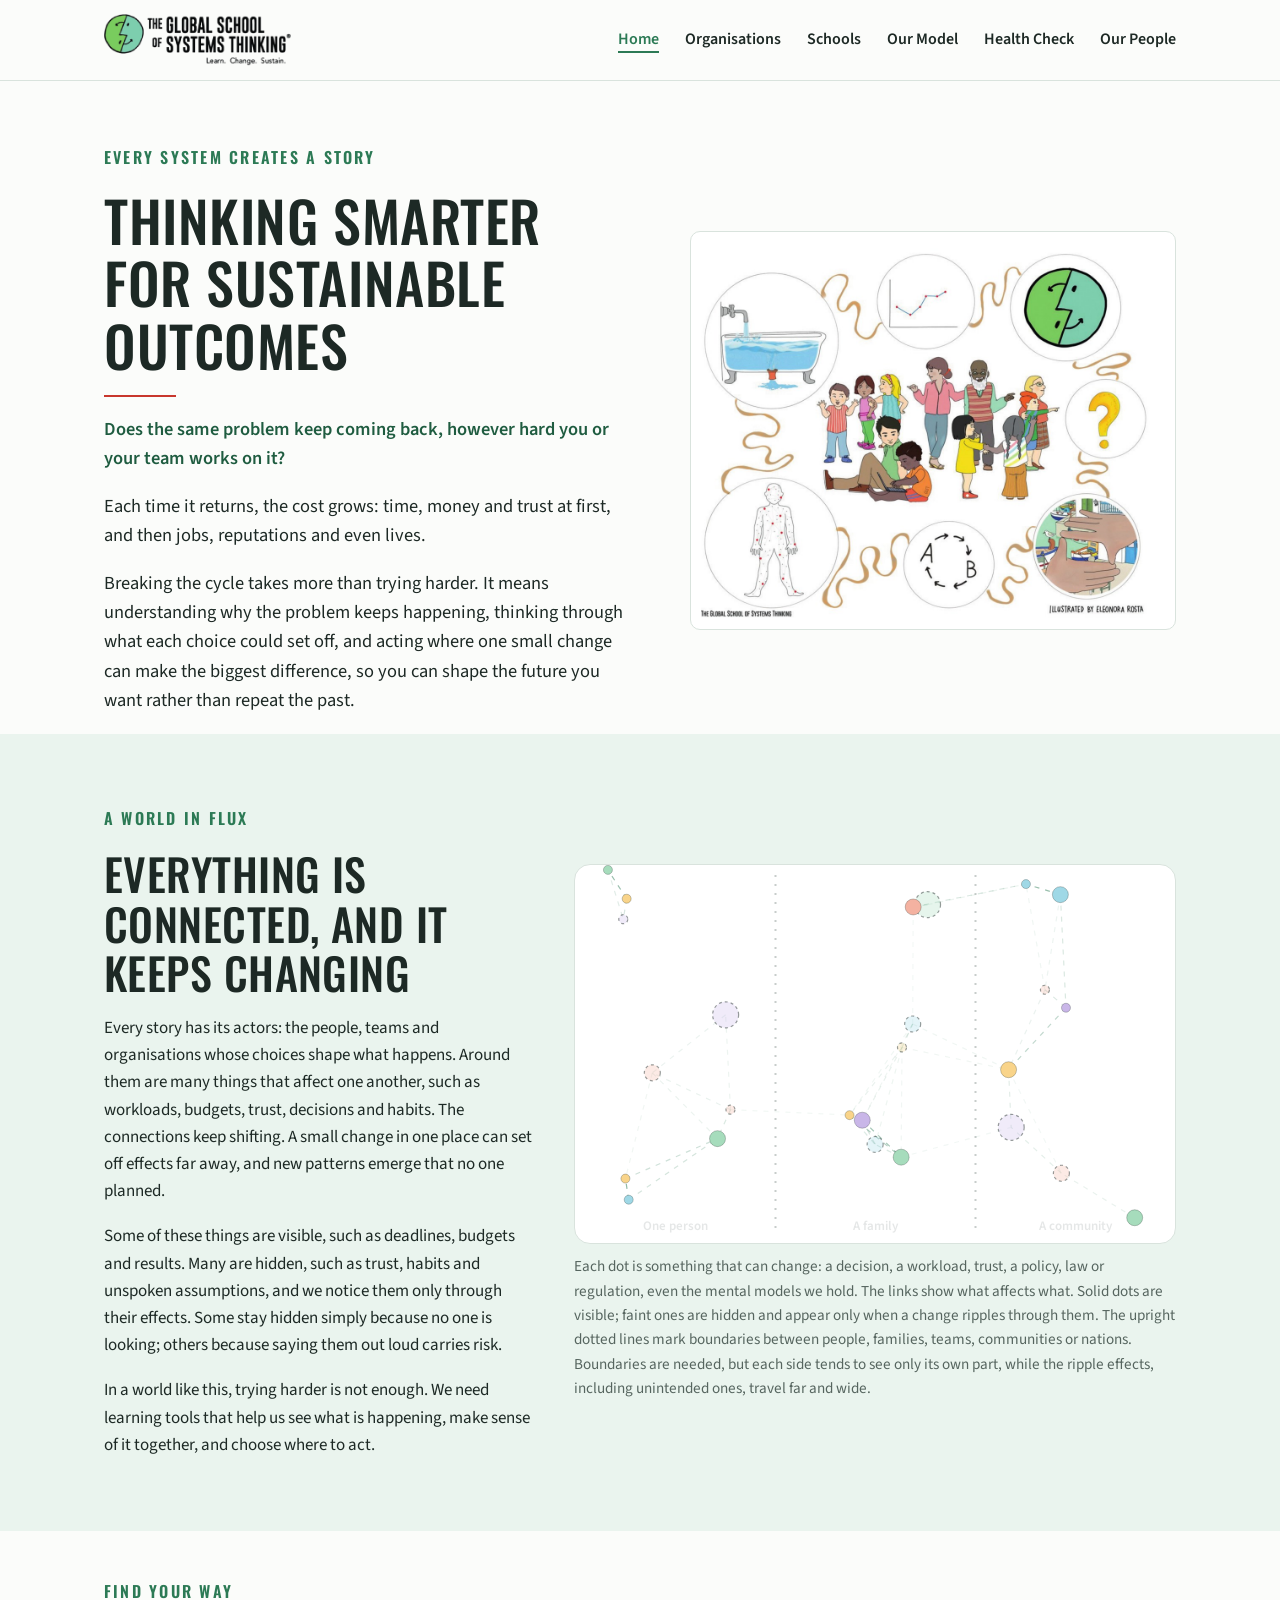
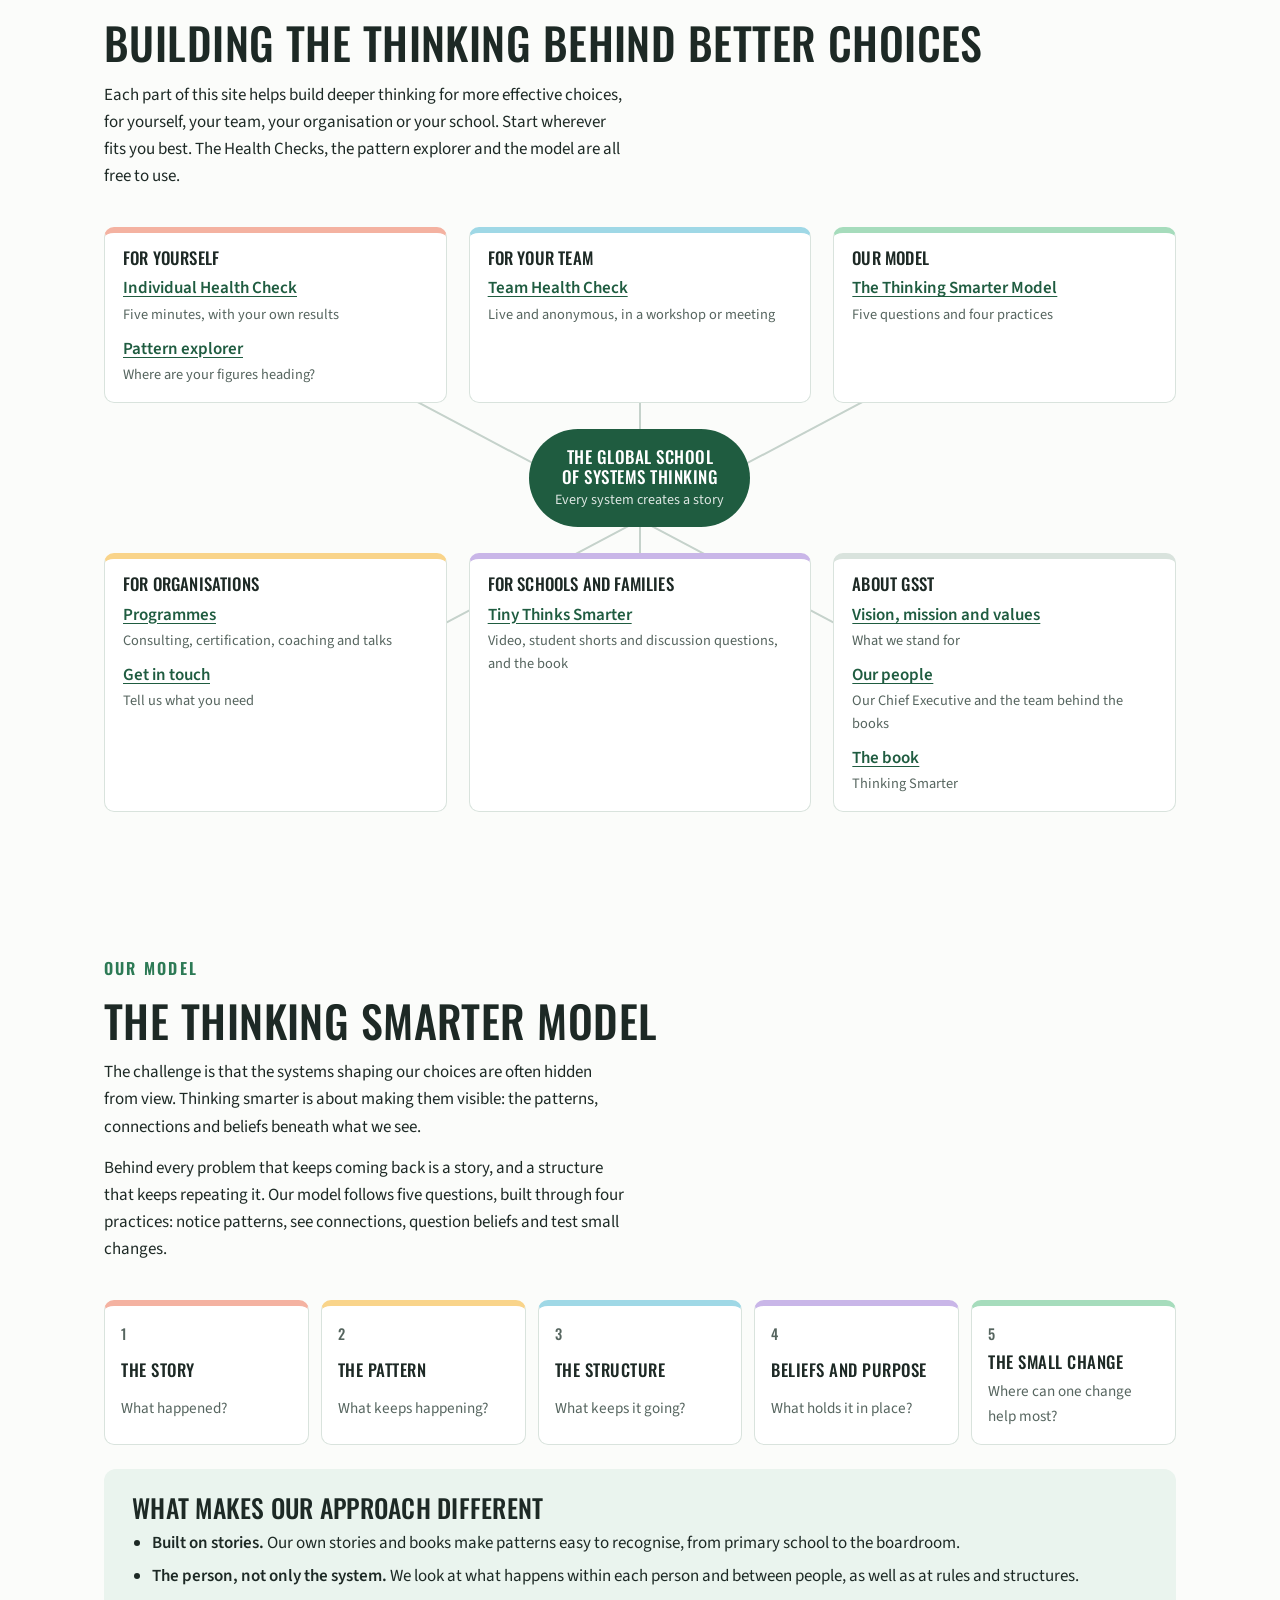
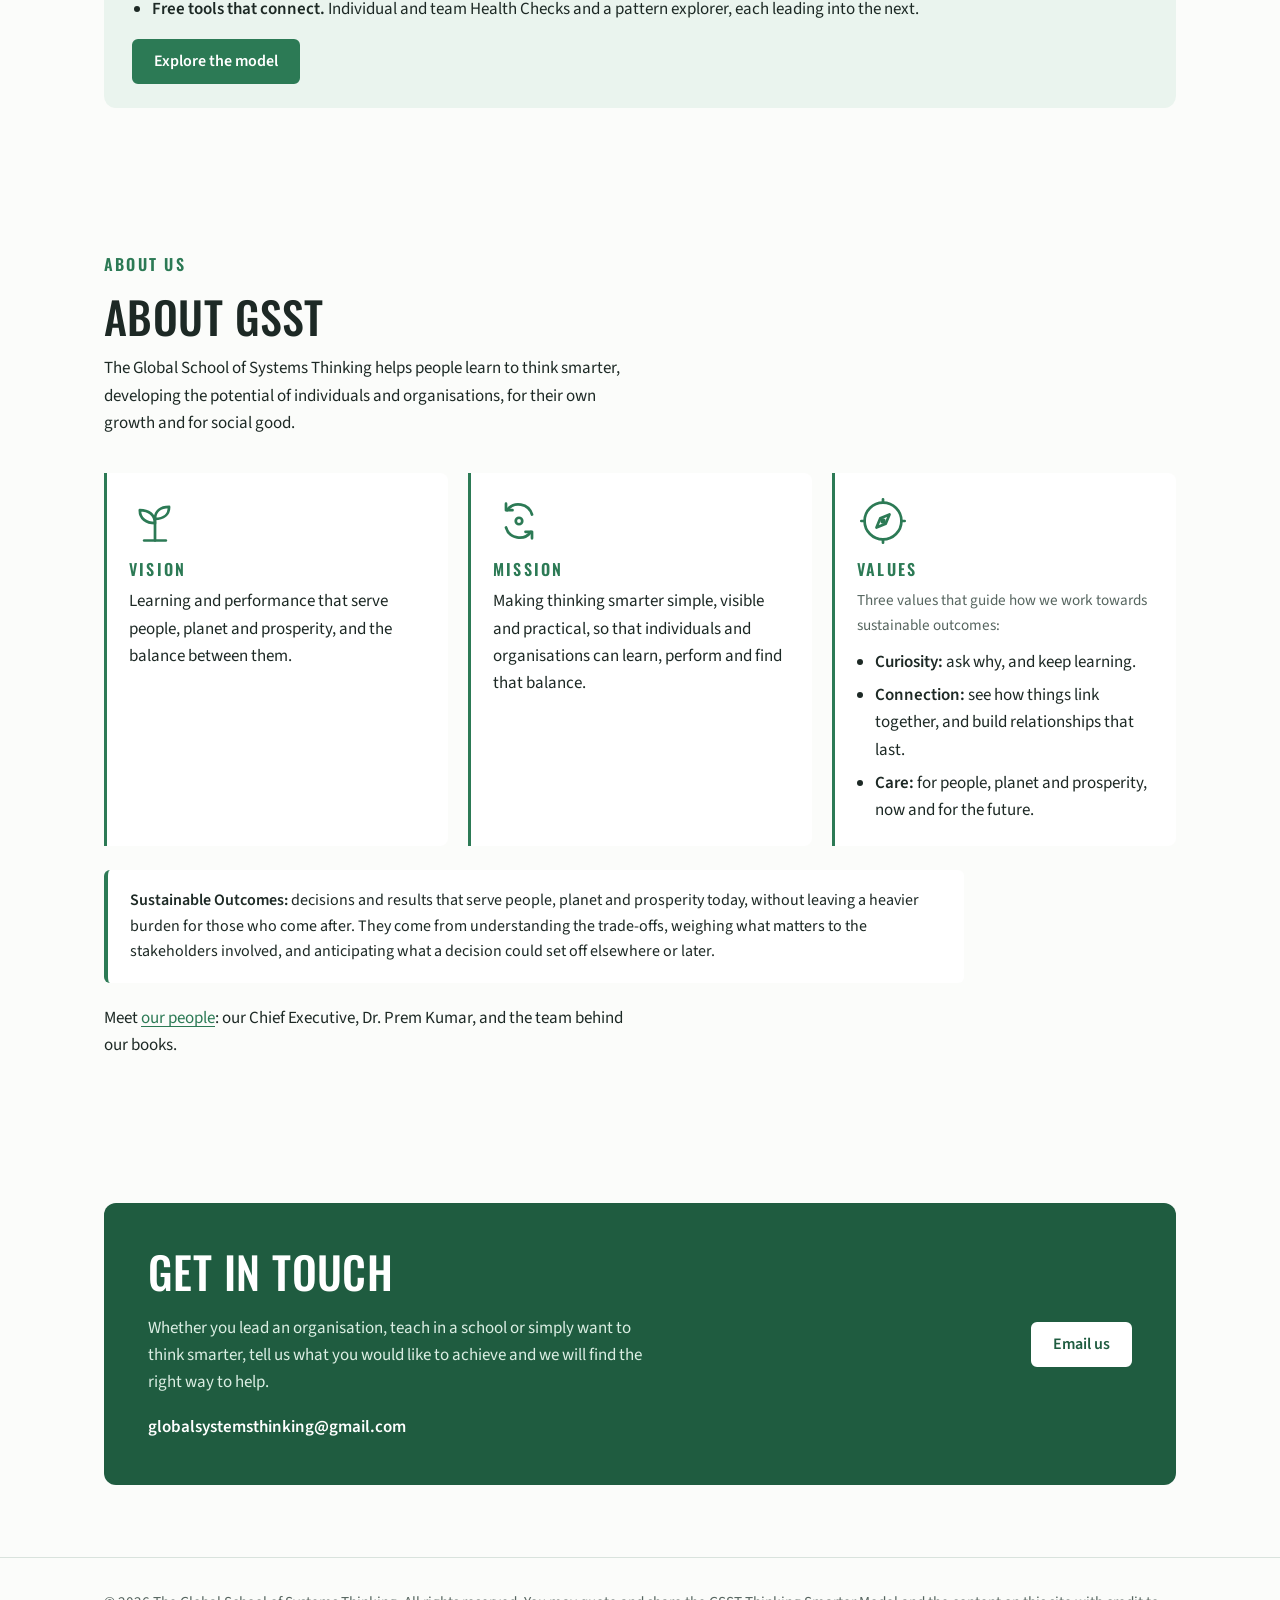
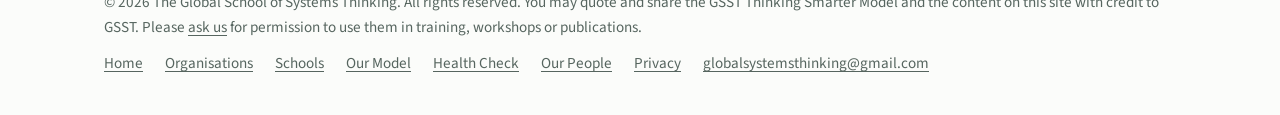
==== index.html @ 354778cf "Flux picture: widening labels from one person, calmer ripples, dots in every area, balanced caption " ====
<!DOCTYPE html>
<html lang="en-SG">
<head>
<meta charset="utf-8">
<meta name="viewport" content="width=device-width, initial-scale=1">
<title>The Global School of Systems Thinking</title>
<meta name="description" content="Thinking Smarter consulting, certified training and coaching for organisations, from The Global School of Systems Thinking in Singapore.">
<link rel="canonical" href="https://globalsystemsthinking.org/">
<meta property="og:type" content="website">
<meta property="og:site_name" content="The Global School of Systems Thinking">
<meta property="og:url" content="https://globalsystemsthinking.org/">
<meta property="og:title" content="The Global School of Systems Thinking">
<meta property="og:description" content="Thinking Smarter consulting, certified training and coaching for organisations, from The Global School of Systems Thinking in Singapore.">
<meta property="og:image" content="https://globalsystemsthinking.org/assets/share/og-home.jpg">
<meta property="og:image:width" content="1200">
<meta property="og:image:height" content="630">
<meta name="twitter:card" content="summary_large_image">
<meta name="twitter:title" content="The Global School of Systems Thinking">
<meta name="twitter:description" content="Thinking Smarter consulting, certified training and coaching for organisations, from The Global School of Systems Thinking in Singapore.">
<meta name="twitter:image" content="https://globalsystemsthinking.org/assets/share/og-home.jpg">
<link rel="icon" type="image/png" href="assets/favicon.png">
<link rel="stylesheet" href="styles.css?v=20261127a">
<script type="application/ld+json">
{"@context":"https://schema.org","@type":"EducationalOrganization","name":"The Global School of Systems Thinking","alternateName":"GSST",
"url":"https://globalsystemsthinking.org/","logo":"https://globalsystemsthinking.org/assets/logo.png","email":"globalsystemsthinking@gmail.com",
"slogan":"Every system creates a story","description":"Systems thinking programmes, tools and resources that help organisations, schools and individuals understand why problems keep coming back and act where one small change can make the biggest difference.",
"address":{"@type":"PostalAddress","addressCountry":"SG"},
"founder":{"@type":"Person","name":"Dr. Prem Kumar"}}
</script>
<script src="complexity.js?v=20261127i" defer></script>
<script src="share.js?v=20261124a" defer></script>
</head>
<body id="top">
<header class="site-header">
  <div class="wrap">
    <a class="brand" href="#top"><img src="assets/logo.png" alt="The Global School of Systems Thinking" width="863" height="240"></a>
    <nav class="nav" aria-label="Main">
      <a href="index.html" aria-current="page">Home</a>
      <a href="organisations.html">Organisations</a>
      <a href="schools.html">Schools</a>
      <a href="model.html">Our Model</a>
      <a href="health-check.html">Health Check</a>
      <a href="people.html">Our People</a>
    </nav>
  </div>
</header>
<main>
<section class="hero">
  <div class="wrap">
    <div class="stack">
      <span class="eyebrow">Every system creates a story</span>
      <h1>Thinking Smarter for Sustainable Outcomes</h1>
      <hr class="rule">
      <p class="lead key">Does the same problem keep coming back, however hard you or your team works on it?</p>
      <p class="lead">Each time it returns, the cost grows: time, money and trust at first, and then jobs, reputations and even lives.</p>
      <p class="lead">Breaking the cycle takes more than trying harder. It means understanding why the problem keeps happening, thinking through what each choice could set off, and acting where one small change can make the biggest difference, so you can shape the future you want rather than repeat the past.</p>
    </div>
    <img class="hero-art" src="assets/hero-art.jpg" alt="Illustration of people of all ages surrounded by systems thinking tools: a bathtub, a trend chart, a feedback loop and a question mark" width="1100" height="892">
  </div>
</section>

<section id="world" class="band flux">
  <div class="wrap flux-grid">
    <div class="stack">
      <span class="eyebrow">A world in flux</span>
      <h2>Everything is connected, and it keeps changing</h2>
      <p>Every story has its actors: the people, teams and organisations whose choices shape what happens. Around them are many things that affect one another, such as workloads, budgets, trust, decisions and habits. The connections keep shifting. A small change in one place can set off effects far away, and new patterns emerge that no one planned.</p>
      <p>Some of these things are visible, such as deadlines, budgets and results. Many are hidden, such as trust, habits and unspoken assumptions, and we notice them only through their effects. Some stay hidden simply because no one is looking; others because saying them out loud carries risk.</p>
      <p>In a world like this, trying harder is not enough. We need learning tools that help us see what is happening, make sense of it together, and choose where to act.</p>
    </div>
    <figure class="flux-fig">
      <canvas id="flux" role="img" aria-label="Dots of different sizes drift and connect with dashed lines; some are solid and some faint; every few seconds one changes colour and the change ripples out to the dots linked to it, briefly revealing faint ones. Dotted vertical lines divide the picture into areas whose labels change, widening from one person, a family and a community, to schools, teams and organisations, to nations and regions."></canvas>
      <figcaption>Each dot is something that can change: a decision, a workload, trust, a policy, law or regulation, even the mental models we hold. The links show what affects what. Solid dots are visible; faint ones are hidden and appear only when a change ripples through them. The upright dotted lines mark boundaries between people, families, teams, communities or nations. Boundaries are needed, but each side tends to see only its own part, while the ripple effects, including unintended ones, travel far and wide.</figcaption>
    </figure>
  </div>
</section>

<section id="paths" style="padding-top:48px">
  <div class="wrap">
    <div class="section-head">
      <span class="eyebrow">Find your way</span>
      <h2>Building the thinking behind better choices</h2>
      <p>Each part of this site helps build deeper thinking for more effective choices, for yourself, your team, your organisation or your school. Start wherever fits you best. The Health Checks, the pattern explorer and the model are all free to use.</p>
    </div>
    <div class="sitemap">
      <svg class="mm-lines" viewBox="0 0 100 100" preserveAspectRatio="none" aria-hidden="true"><line x1="50" y1="50" x2="17" y2="18"/><line x1="50" y1="50" x2="50" y2="18"/><line x1="50" y1="50" x2="83" y2="18"/><line x1="50" y1="50" x2="17" y2="82"/><line x1="50" y1="50" x2="50" y2="82"/><line x1="50" y1="50" x2="83" y2="82"/></svg>
      <div class="mm-b b1" style="--c:#f4b2a1"><h3>For yourself</h3><ul><li><a href="health-check.html">Individual Health Check</a><span class="d">Five minutes, with your own results</span></li><li><a href="pattern.html">Pattern explorer</a><span class="d">Where are your figures heading?</span></li></ul></div><div class="mm-b b2" style="--c:#9fd8e6"><h3>For your team</h3><ul><li><a href="session.html">Team Health Check</a><span class="d">Live and anonymous, in a workshop or meeting</span></li></ul></div><div class="mm-b b3" style="--c:#a6dcbc"><h3>Our model</h3><ul><li><a href="model.html">The Thinking Smarter Model</a><span class="d">Five questions and four practices</span></li></ul></div>
      <div class="mm-c"><span>The Global School<br>of Systems Thinking</span><small>Every system creates a story</small></div>
      <div class="mm-b b4" style="--c:#f9d48a"><h3>For organisations</h3><ul><li><a href="organisations.html#services">Programmes</a><span class="d">Consulting, certification, coaching and talks</span></li><li><a href="organisations.html#contact">Get in touch</a><span class="d">Tell us what you need</span></li></ul></div><div class="mm-b b5" style="--c:#c9b6e8"><h3>For schools and families</h3><ul><li><a href="schools.html">Tiny Thinks Smarter</a><span class="d">Video, student shorts and discussion questions, and the book</span></li></ul></div><div class="mm-b b6" style="--c:#d9e3dd"><h3>About GSST</h3><ul><li><a href="#about">Vision, mission and values</a><span class="d">What we stand for</span></li><li><a href="people.html">Our people</a><span class="d">Our Chief Executive and the team behind the books</span></li><li><a href="organisations.html#publications">The book</a><span class="d">Thinking Smarter</span></li></ul></div>
    </div>
  </div>
</section>

<section id="model-intro">
  <div class="wrap">
    <div class="section-head">
      <span class="eyebrow">Our model</span>
      <h2>The Thinking Smarter Model</h2>
      <p>The challenge is that the systems shaping our choices are often hidden from view. Thinking smarter is about making them visible: the patterns, connections and beliefs beneath what we see.</p>
      <p>Behind every problem that keeps coming back is a story, and a structure that keeps repeating it. Our model follows five questions, built through four practices: notice patterns, see connections, question beliefs and test small changes.</p>
    </div>
    <ol class="ministeps"><li style="--c:#f4b2a1"><span class="ms-n">1</span><strong>The story</strong><span>What happened?</span></li><li style="--c:#f9d48a"><span class="ms-n">2</span><strong>The pattern</strong><span>What keeps happening?</span></li><li style="--c:#9fd8e6"><span class="ms-n">3</span><strong>The structure</strong><span>What keeps it going?</span></li><li style="--c:#c9b6e8"><span class="ms-n">4</span><strong>Beliefs and purpose</strong><span>What holds it in place?</span></li><li style="--c:#a6dcbc"><span class="ms-n">5</span><strong>The small change</strong><span>Where can one change help most?</span></li></ol>
    <div class="diff">
      <h3>What makes our approach different</h3>
      <ul>
        <li><strong>Built on stories.</strong> Our own stories and books make patterns easy to recognise, from primary school to the boardroom.</li>
        <li><strong>The person, not only the system.</strong> We look at what happens within each person and between people, as well as at rules and structures.</li>
        <li><strong>Free tools that connect.</strong> Individual and team Health Checks and a pattern explorer, each leading into the next.</li>
      </ul>
      <div class="actions"><a class="btn btn-primary" href="model.html">Explore the model</a></div>
    </div>
  </div>
</section>

<section id="about">
  <div class="wrap">
    <div class="section-head">
      <span class="eyebrow">About us</span>
      <h2>About GSST</h2>
      <p>The Global School of Systems Thinking helps people learn to think smarter, developing the potential of individuals and organisations, for their own growth and for social good.</p>
    </div>
    <div class="pillars">
      <div class="pillar"><svg class="pillar-icon" viewBox="0 0 48 48" width="44" height="44" aria-hidden="true" fill="none" stroke="currentColor" stroke-width="2.5" stroke-linecap="round" stroke-linejoin="round"><path d="M24 42V22"/><path d="M24 26c0-8-6-12-14-12 0 8 6 12 14 12z"/><path d="M24 22c0-7 5-11 13-11 0 7-5 11-13 11z"/><path d="M14 42h20"/></svg><div class="eyebrow">Vision</div><p>Learning and performance that serve people, planet and prosperity, and the balance between them.</p></div>
      <div class="pillar"><svg class="pillar-icon" viewBox="0 0 48 48" width="44" height="44" aria-hidden="true" fill="none" stroke="currentColor" stroke-width="2.5" stroke-linecap="round" stroke-linejoin="round"><path d="M36 18a13 13 0 0 0-23-4"/><path d="M12 8v6h6"/><path d="M12 30a13 13 0 0 0 23 4"/><path d="M36 40v-6h-6"/><circle cx="24" cy="24" r="3"/></svg><div class="eyebrow">Mission</div><p>Making thinking smarter simple, visible and practical, so that individuals and organisations can learn, perform and find that balance.</p></div>
      <div class="pillar"><svg class="pillar-icon" viewBox="0 0 48 48" width="44" height="44" aria-hidden="true" fill="none" stroke="currentColor" stroke-width="2.5" stroke-linecap="round" stroke-linejoin="round"><circle cx="24" cy="24" r="17"/><path d="M30 18l-3.5 8.5L18 30l3.5-8.5z"/><circle cx="24" cy="24" r="1.2" fill="currentColor"/><path d="M24 4v3M24 41v3M4 24h3M41 24h3"/></svg><div class="eyebrow">Values</div><p class="equation-key">Three values that guide how we work towards sustainable outcomes:</p><ul class="values"><li><strong>Curiosity:</strong> ask why, and keep learning.</li><li><strong>Connection:</strong> see how things link together, and build relationships that last.</li><li><strong>Care:</strong> for people, planet and prosperity, now and for the future.</li></ul></div>
    </div>
    <p class="so-def"><strong>Sustainable Outcomes:</strong> decisions and results that serve people, planet and prosperity today, without leaving a heavier burden for those who come after. They come from understanding the trade-offs, weighing what matters to the stakeholders involved, and anticipating what a decision could set off elsewhere or later.</p>
    <p style="margin-top:22px">Meet <a href="people.html">our people</a>: our Chief Executive, Dr. Prem Kumar, and the team behind our books.</p>
  </div>
</section>

<section id="contact">
  <div class="wrap">
    <div class="cta">
      <div class="stack">
        <h2>Get in touch</h2>
        <p>Whether you lead an organisation, teach in a school or simply want to think smarter, tell us what you would like to achieve and we will find the right way to help.</p>
        <p class="address">globalsystemsthinking@gmail.com</p>
      </div>
      <div class="actions"><a class="btn btn-primary" href="mailto:globalsystemsthinking@gmail.com">Email us</a></div>
    </div>
  </div>
</section>
</main>
<footer class="site-footer">
  <div class="wrap">
    <span>&copy; 2026 The Global School of Systems Thinking. All rights reserved. You may quote and share the GSST Thinking Smarter Model and the content on this site with credit to GSST. Please <a href="mailto:globalsystemsthinking@gmail.com">ask us</a> for permission to use them in training, workshops or publications.</span>
    <nav aria-label="Footer">
      <a href="index.html">Home</a>
      <a href="organisations.html">Organisations</a>
      <a href="schools.html">Schools</a>
      <a href="model.html">Our Model</a>
      <a href="health-check.html">Health Check</a>
      <a href="people.html">Our People</a>
      <a href="privacy.html">Privacy</a>
      <a href="mailto:globalsystemsthinking@gmail.com">globalsystemsthinking@gmail.com</a>
    </nav>
  </div>
</footer>
</body>
</html>
---- styles.css ----
/* Fonts served from this site (Oswald and Source Sans 3, SIL Open Font License) */
@font-face { font-family: 'Oswald'; font-style: normal; font-weight: 500; font-display: swap; src: url(fonts/oswald-latin-ext-500-normal.woff2) format('woff2'); unicode-range: U+0100-02BA,U+02BD-02C5,U+02C7-02CC,U+02CE-02D7,U+02DD-02FF,U+0304,U+0308,U+0329,U+1D00-1DBF,U+1E00-1E9F,U+1EF2-1EFF,U+2020,U+20A0-20AB,U+20AD-20C0,U+2113,U+2C60-2C7F,U+A720-A7FF; }
@font-face { font-family: 'Oswald'; font-style: normal; font-weight: 500; font-display: swap; src: url(fonts/oswald-latin-500-normal.woff2) format('woff2'); unicode-range: U+0000-00FF,U+0131,U+0152-0153,U+02BB-02BC,U+02C6,U+02DA,U+02DC,U+0304,U+0308,U+0329,U+2000-206F,U+20AC,U+2122,U+2191,U+2193,U+2212,U+2215,U+FEFF,U+FFFD; }
@font-face { font-family: 'Oswald'; font-style: normal; font-weight: 600; font-display: swap; src: url(fonts/oswald-latin-ext-600-normal.woff2) format('woff2'); unicode-range: U+0100-02BA,U+02BD-02C5,U+02C7-02CC,U+02CE-02D7,U+02DD-02FF,U+0304,U+0308,U+0329,U+1D00-1DBF,U+1E00-1E9F,U+1EF2-1EFF,U+2020,U+20A0-20AB,U+20AD-20C0,U+2113,U+2C60-2C7F,U+A720-A7FF; }
@font-face { font-family: 'Oswald'; font-style: normal; font-weight: 600; font-display: swap; src: url(fonts/oswald-latin-600-normal.woff2) format('woff2'); unicode-range: U+0000-00FF,U+0131,U+0152-0153,U+02BB-02BC,U+02C6,U+02DA,U+02DC,U+0304,U+0308,U+0329,U+2000-206F,U+20AC,U+2122,U+2191,U+2193,U+2212,U+2215,U+FEFF,U+FFFD; }
@font-face { font-family: 'Source Sans 3'; font-style: normal; font-weight: 400; font-display: swap; src: url(fonts/source-sans-3-latin-ext-400-normal.woff2) format('woff2'); unicode-range: U+0100-02BA,U+02BD-02C5,U+02C7-02CC,U+02CE-02D7,U+02DD-02FF,U+0304,U+0308,U+0329,U+1D00-1DBF,U+1E00-1E9F,U+1EF2-1EFF,U+2020,U+20A0-20AB,U+20AD-20C4,U+2113,U+2C60-2C7F,U+A720-A7FF; }
@font-face { font-family: 'Source Sans 3'; font-style: normal; font-weight: 400; font-display: swap; src: url(fonts/source-sans-3-latin-400-normal.woff2) format('woff2'); unicode-range: U+0000-00FF,U+0131,U+0152-0153,U+02BB-02BC,U+02C6,U+02DA,U+02DC,U+0304,U+0308,U+0329,U+2000-206F,U+20AC,U+2122,U+2191,U+2193,U+2212,U+2215,U+FEFF,U+FFFD; }
@font-face { font-family: 'Source Sans 3'; font-style: italic; font-weight: 400; font-display: swap; src: url(fonts/source-sans-3-latin-ext-400-italic.woff2) format('woff2'); unicode-range: U+0100-02BA,U+02BD-02C5,U+02C7-02CC,U+02CE-02D7,U+02DD-02FF,U+0304,U+0308,U+0329,U+1D00-1DBF,U+1E00-1E9F,U+1EF2-1EFF,U+2020,U+20A0-20AB,U+20AD-20C4,U+2113,U+2C60-2C7F,U+A720-A7FF; }
@font-face { font-family: 'Source Sans 3'; font-style: italic; font-weight: 400; font-display: swap; src: url(fonts/source-sans-3-latin-400-italic.woff2) format('woff2'); unicode-range: U+0000-00FF,U+0131,U+0152-0153,U+02BB-02BC,U+02C6,U+02DA,U+02DC,U+0304,U+0308,U+0329,U+2000-206F,U+20AC,U+2122,U+2191,U+2193,U+2212,U+2215,U+FEFF,U+FFFD; }
@font-face { font-family: 'Source Sans 3'; font-style: normal; font-weight: 600; font-display: swap; src: url(fonts/source-sans-3-latin-ext-600-normal.woff2) format('woff2'); unicode-range: U+0100-02BA,U+02BD-02C5,U+02C7-02CC,U+02CE-02D7,U+02DD-02FF,U+0304,U+0308,U+0329,U+1D00-1DBF,U+1E00-1E9F,U+1EF2-1EFF,U+2020,U+20A0-20AB,U+20AD-20C4,U+2113,U+2C60-2C7F,U+A720-A7FF; }
@font-face { font-family: 'Source Sans 3'; font-style: normal; font-weight: 600; font-display: swap; src: url(fonts/source-sans-3-latin-600-normal.woff2) format('woff2'); unicode-range: U+0000-00FF,U+0131,U+0152-0153,U+02BB-02BC,U+02C6,U+02DA,U+02DC,U+0304,U+0308,U+0329,U+2000-206F,U+20AC,U+2122,U+2191,U+2193,U+2212,U+2215,U+FEFF,U+FFFD; }
@font-face { font-family: 'Source Sans 3'; font-style: italic; font-weight: 600; font-display: swap; src: url(fonts/source-sans-3-latin-ext-600-italic.woff2) format('woff2'); unicode-range: U+0100-02BA,U+02BD-02C5,U+02C7-02CC,U+02CE-02D7,U+02DD-02FF,U+0304,U+0308,U+0329,U+1D00-1DBF,U+1E00-1E9F,U+1EF2-1EFF,U+2020,U+20A0-20AB,U+20AD-20C4,U+2113,U+2C60-2C7F,U+A720-A7FF; }
@font-face { font-family: 'Source Sans 3'; font-style: italic; font-weight: 600; font-display: swap; src: url(fonts/source-sans-3-latin-600-italic.woff2) format('woff2'); unicode-range: U+0000-00FF,U+0131,U+0152-0153,U+02BB-02BC,U+02C6,U+02DA,U+02DC,U+0304,U+0308,U+0329,U+2000-206F,U+20AC,U+2122,U+2191,U+2193,U+2212,U+2215,U+FEFF,U+FFFD; }

/* GSST site. Layout idea: calm white pages, one green accent, condensed display type echoing the book cover, content in a 1120px column. */
:root {
  --paper: #fbfcfa;
  --ink: #1d2925;
  --muted: #56655f;
  --green: #2c7a55;
  --green-deep: #1f5c40;
  --tint: #eaf4ee;
  --line: #d9e3dd;
  --rule: #c8372d;
  --display: "Oswald", "Arial Narrow", "Helvetica Neue", Arial, sans-serif;
  --body: "Source Sans 3", "Segoe UI", "Helvetica Neue", Arial, sans-serif;
  --max: 1120px;
  color-scheme: light;
}

*, *::before, *::after { box-sizing: border-box; }
[hidden] { display: none !important; }
html { -webkit-text-size-adjust: 100%; scroll-behavior: smooth; }
@media (prefers-reduced-motion: reduce) { html { scroll-behavior: auto; } }
body {
  margin: 0;
  background: var(--paper);
  color: var(--ink);
  font-family: var(--body);
  font-size: 1.0625rem;
  line-height: 1.6;
}
img, video { max-width: 100%; height: auto; display: block; }
a { color: var(--green); text-underline-offset: 3px; }
a:hover { color: var(--green-deep); }
:focus-visible { outline: 3px solid var(--green); outline-offset: 3px; border-radius: 4px; }

h1, h2, h3 {
  font-family: var(--display);
  font-weight: 500;
  line-height: 1.12;
  letter-spacing: 0.01em;
  text-transform: uppercase;
  text-wrap: balance;
  margin: 0;
}
h1 { font-size: clamp(2.3rem, 4.6vw, 3.5rem); }
h2 { font-size: clamp(2rem, 3.6vw, 2.75rem); }
h3 { font-size: 1.6rem; }
p { margin: 0; max-width: 65ch; }

.wrap { max-width: var(--max); margin: 0 auto; padding: 0 24px; }
.stack { display: grid; gap: 18px; }
.eyebrow {
  font-family: var(--display);
  font-size: 1rem;
  font-weight: 600;
  letter-spacing: 0.14em;
  text-transform: uppercase;
  color: var(--green);
}
.rule { width: 72px; height: 2px; background: var(--rule); border: 0; margin: 0; }
.lead { font-size: 1.2rem; color: var(--muted); }

/* header */
.site-header { border-bottom: 1px solid var(--line); background: var(--paper); }
.site-header .wrap { display: flex; align-items: center; justify-content: space-between; gap: 16px 32px; flex-wrap: wrap; padding-top: 14px; padding-bottom: 14px; }
.brand img { height: 52px; width: auto; }
.nav { display: flex; align-items: center; gap: 6px 26px; flex-wrap: wrap; }
.nav a { color: var(--ink); text-decoration: none; font-weight: 600; font-size: 1rem; }
.nav a:hover, .nav a[aria-current="page"] { color: var(--green); }
.nav a[aria-current="page"] { box-shadow: inset 0 -2px 0 var(--green); }

/* buttons */
.actions { display: flex; flex-wrap: wrap; gap: 12px; }
.btn {
  display: inline-block;
  padding: 11px 20px;
  border-radius: 6px;
  font-weight: 600;
  font-size: 1rem;
  text-decoration: none;
  border: 2px solid var(--green);
  line-height: 1.2;
}
.btn-primary { background: var(--green); color: #fff; }
.btn-primary:hover { background: var(--green-deep); border-color: var(--green-deep); color: #fff; }
.btn-ghost { background: transparent; color: var(--green); }
.btn-ghost:hover { background: var(--tint); }
.nav .btn { padding: 8px 16px; color: #fff; }

/* sections */
section { padding: 72px 0; }
.band { background: var(--tint); }
.section-head { display: grid; gap: 14px; margin-bottom: 36px; }

/* hero */
.hero { padding: 64px 0 56px; }
.hero .wrap { display: grid; grid-template-columns: 1.05fr 0.95fr; gap: 48px; align-items: center; }
.hero-art { border-radius: 10px; border: 1px solid var(--line); background: #fff; padding: 10px; }

/* page intro (inner pages) */
.page-intro { padding: 64px 0 40px; border-bottom: 1px solid var(--line); }

/* video */
.video-grid { display: grid; grid-template-columns: 1.35fr 1fr; gap: 40px; align-items: center; }
.video-frame { border-radius: 10px; overflow: hidden; background: #000; box-shadow: 0 10px 30px rgba(29, 41, 37, 0.14); }
.video-frame video { width: 100%; aspect-ratio: 16 / 9; }

/* service tiles */
.tiles { display: grid; grid-template-columns: repeat(2, minmax(0, 1fr)); gap: 22px; }
.tile {
  display: grid;
  gap: 12px;
  align-content: start;
  padding: 28px 28px 26px;
  background: #fff;
  border: 1px solid var(--line);
  border-top: 3px solid var(--green);
  border-radius: 8px;
  color: var(--ink);
  text-decoration: none;
}
.tile h3 { font-size: 1.45rem; }
.tile p { color: var(--ink); }

/* about */
.pillars { display: grid; grid-template-columns: repeat(3, minmax(0, 1fr)); gap: 20px; margin-top: 32px; }
.pillar { padding: 22px; border-left: 3px solid var(--green); background: #fff; border-radius: 0 8px 8px 0; }
.pillar .eyebrow { margin-bottom: 6px; }

/* founder */
.founder { display: grid; grid-template-columns: 1.2fr 1fr; gap: 48px; align-items: start; }
blockquote {
  margin: 0;
  padding: 26px 28px;
  background: #fff;
  border: 1px solid var(--line);
  border-radius: 8px;
  font-size: 1.15rem;
  color: var(--ink);
}
blockquote footer { margin-top: 12px; font-size: 0.95rem; color: var(--muted); }

/* publications */
.book-lead { display: grid; grid-template-columns: 220px 1fr; gap: 36px; align-items: start; }
.book-lead img { border: 1px solid var(--line); border-radius: 4px; box-shadow: 0 8px 24px rgba(29, 41, 37, 0.12); }
.book-list { display: grid; grid-template-columns: repeat(2, minmax(0, 1fr)); gap: 20px; margin-top: 40px; }
.book { padding: 20px 22px; background: #fff; border: 1px solid var(--line); border-radius: 8px; display: grid; gap: 6px; align-content: start; }
.book .meta { color: var(--muted); font-size: 0.95rem; }
.book em { font-style: normal; font-weight: 600; }

/* services page */
.service { display: grid; grid-template-columns: 280px 1fr; gap: 40px; padding: 40px 0; border-bottom: 1px solid var(--line); scroll-margin-top: 24px; }
.service:last-of-type { border-bottom: 0; }
.service h2 { font-size: 2rem; }
.service .stack p { max-width: 62ch; }

/* call to action */
.cta { background: var(--green-deep); color: #fff; border-radius: 12px; padding: 44px 44px; display: grid; grid-template-columns: 1fr auto; gap: 24px 40px; align-items: center; }
.cta h2 { color: #fff; }
.cta p { color: #dbeee3; }
.cta .btn-primary { background: #fff; color: var(--green-deep); border-color: #fff; }
.cta .btn-primary:hover { background: var(--tint); }
.cta .address { color: #fff; font-weight: 600; }

/* footer */
.site-footer { border-top: 1px solid var(--line); padding: 32px 0 40px; color: var(--muted); font-size: 0.95rem; }
.site-footer .wrap { display: flex; flex-wrap: wrap; gap: 12px 28px; justify-content: space-between; align-items: center; }
.site-footer nav { display: flex; flex-wrap: wrap; gap: 8px 22px; }
.site-footer a { color: var(--muted); }

@media (max-width: 960px) {
  .tiles { grid-template-columns: 1fr; }
  .hero .wrap, .video-grid, .founder { grid-template-columns: 1fr; gap: 32px; }
  .book-list, .pillars { grid-template-columns: 1fr; }
  .service { grid-template-columns: 1fr; gap: 14px; }
  .cta { grid-template-columns: 1fr; }
}
@media (max-width: 560px) {
  section { padding: 52px 0; }
  .wrap { padding: 0 18px; }
  .tiles { grid-template-columns: 1fr; }
  .book-lead { grid-template-columns: 1fr; }
  .book-lead img { max-width: 200px; }
  .brand img { height: 42px; }
  .cta { padding: 32px 24px; }
}

/* home: health check invitation */
.invite { display: grid; grid-template-columns: 1fr auto; gap: 24px 40px; align-items: center; padding: 36px 40px; border: 1px solid var(--line); border-left: 4px solid var(--green); border-radius: 10px; background: #fff; }
#health-check-invite { padding: 56px 0; }

/* health check form */
.visually-hidden { position: absolute; width: 1px; height: 1px; overflow: hidden; clip: rect(0 0 0 0); white-space: nowrap; }
.privacy { color: var(--muted); font-size: 0.98rem; }
.hc-form { padding-top: 32px; }
.hc-part { margin-bottom: 56px; }
.hc-part-head { display: grid; gap: 10px; margin-bottom: 22px; }
.scale-key { display: flex; justify-content: flex-end; gap: 24px; color: var(--muted); font-size: 0.9rem; max-width: none; margin-bottom: 10px; }
.hc-area { border: 0; margin: 0 0 26px; padding: 0; }
.hc-area legend { font-family: var(--display); font-weight: 500; text-transform: uppercase; letter-spacing: 0.04em; color: var(--green); font-size: 1.15rem; padding: 0 0 8px; }
.hc-row { display: grid; grid-template-columns: 1fr auto; gap: 12px 28px; align-items: center; padding: 14px 16px; border-top: 1px solid var(--line); border-radius: 6px; }
.hc-row.missing { background: #fdf0ee; box-shadow: inset 3px 0 0 var(--rule); }
.hc-q { max-width: 60ch; display: flex; gap: 4px; }
.hc-num { flex: none; min-width: 2em; color: var(--muted); font-variant-numeric: tabular-nums; }
.scale { display: flex; gap: 6px; }
.scale input { position: absolute; opacity: 0; width: 1px; height: 1px; }
.scale label { display: grid; place-items: center; width: 42px; height: 42px; border: 1.5px solid var(--line); border-radius: 50%; background: #fff; cursor: pointer; font-weight: 600; color: var(--muted); font-variant-numeric: tabular-nums; }
.scale label:hover { border-color: var(--green); color: var(--green); }
.scale input:checked + label { background: var(--green); border-color: var(--green); color: #fff; }
.scale input:focus-visible + label { outline: 3px solid var(--green); outline-offset: 2px; }
.hc-tools { display: grid; grid-template-columns: repeat(2, minmax(0, 1fr)); gap: 14px; }
.hc-tool { display: grid; gap: 12px; padding: 16px 18px; background: #fff; border: 1px solid var(--line); border-radius: 8px; }
.hc-tool-check { display: flex; gap: 12px; align-items: flex-start; }
.hc-tool-check input { width: 20px; height: 20px; margin-top: 3px; accent-color: var(--green); flex: none; }
.hc-tool-check label { display: grid; cursor: pointer; }
.hc-tool-check label span { color: var(--muted); font-size: 0.95rem; }
.hc-tool-rate { display: flex; align-items: center; gap: 12px; flex-wrap: wrap; padding-left: 32px; }
.hc-tool-rate[hidden], .hc-tool-other[hidden] { display: none; }
.hc-tool-other { display: grid; gap: 6px; padding-left: 32px; }
.hc-tool-other input { font: inherit; padding: 8px 12px; border: 1.5px solid var(--line); border-radius: 6px; max-width: 100%; }
.hc-tool-other input:focus { border-color: var(--green); outline: none; }
.hc-list .hc-row:first-child { border-top: 0; }
.hc-rate-label { color: var(--muted); font-size: 0.95rem; }
.hc-tool-rate .scale label { width: 36px; height: 36px; }
textarea { width: 100%; max-width: 760px; font: inherit; padding: 12px 14px; border: 1.5px solid var(--line); border-radius: 8px; background: #fff; color: var(--ink); }
textarea:focus { border-color: var(--green); outline: none; }
.hc-submit { display: flex; align-items: center; gap: 20px; flex-wrap: wrap; padding: 24px 0 8px; border-top: 1px solid var(--line); }
.hc-progress { color: var(--muted); font-variant-numeric: tabular-nums; }

/* health check dashboard */
.hc-results { padding-top: 48px; }
.hc-dash { display: grid; gap: 24px; }
.dash-head { display: grid; gap: 10px; }
.overall { font-size: 1.15rem; }
.overall strong { font-family: var(--display); font-size: 2.6rem; color: var(--green); font-weight: 500; margin-right: 6px; font-variant-numeric: tabular-nums; }
.dash-grid { display: grid; grid-template-columns: repeat(2, minmax(0, 1fr)); gap: 24px; }
.card { background: #fff; border: 1px solid var(--line); border-radius: 10px; padding: 24px 26px; display: grid; gap: 14px; align-content: start; }
.card h3 { font-size: 1.3rem; }
.bar-row { display: grid; grid-template-columns: 1fr 3.2em; gap: 6px 12px; align-items: center; }
.bar-label { grid-column: 1 / -1; display: flex; gap: 10px; align-items: center; font-weight: 600; }
.bar-track { height: 12px; border-radius: 6px; background: var(--tint); overflow: hidden; }
.bar-fill { height: 100%; background: var(--green); border-radius: 6px; }
.bar-fill.low { background: var(--rule); }
.bar-value { font-variant-numeric: tabular-nums; font-weight: 600; text-align: right; }
.bar-prev { grid-column: 1 / -1; }
.delta { color: var(--muted); font-size: 0.9rem; }
.tag { font-size: 0.75rem; font-weight: 600; letter-spacing: 0.06em; text-transform: uppercase; padding: 2px 8px; border-radius: 999px; }
.tag-low { background: #fbe9e7; color: #a12c23; }
.tag-high { background: var(--tint); color: var(--green-deep); }
.tool-list { list-style: none; margin: 0; padding: 0; display: grid; gap: 10px; }
.tool-list li { display: flex; justify-content: space-between; gap: 16px; align-items: center; }
.dots { display: inline-flex; gap: 4px; flex: none; }
.dot { width: 10px; height: 10px; border-radius: 50%; background: var(--line); }
.dot.on { background: var(--green); }
.notes { margin: 0; padding: 14px 16px 14px 32px; background: #fdf6e9; border-radius: 8px; display: grid; gap: 8px; }
.tips { margin: 0; padding-left: 22px; display: grid; gap: 8px; }
.quote { font-size: 1.15rem; font-style: italic; }
.muted { color: var(--muted); }
.small { font-size: 0.92rem; }
.next { border-color: var(--green); }
.dash-foot { padding-top: 8px; }
button.btn { cursor: pointer; font-family: inherit; }

@media (max-width: 960px) {
  .invite { grid-template-columns: 1fr; padding: 28px 24px; }
  .dash-grid, .hc-tools { grid-template-columns: 1fr; }
}
@media (max-width: 640px) {
  .hc-row { grid-template-columns: 1fr; padding: 14px 6px; }
  .scale label { width: 44px; height: 44px; }
  .scale-key { justify-content: space-between; }
}
@media print {
  .site-header, .site-footer, .no-print, .actions { display: none !important; }
  body { background: #fff; }
  .card { break-inside: avoid; }
}

/* health check: profile, sharing, comparison, privacy page */
.hc-profile { display: grid; grid-template-columns: repeat(3, minmax(0, 1fr)); gap: 16px; }
.field { display: grid; gap: 6px; }
.field label { font-weight: 600; }
select { font: inherit; padding: 10px 12px; border: 1.5px solid var(--line); border-radius: 8px; background: #fff; color: var(--ink); }
select:focus { border-color: var(--green); outline: none; }
.hc-share { display: flex; gap: 12px; align-items: flex-start; padding: 18px 20px; margin-bottom: 8px; background: var(--tint); border-radius: 8px; max-width: 820px; }
.hc-share input { width: 20px; height: 20px; margin-top: 3px; accent-color: var(--green); flex: none; }
.hc-share label { display: grid; gap: 4px; cursor: pointer; }
.hc-share label span { color: var(--muted); font-size: 0.95rem; }
.cmp-list { list-style: none; margin: 0; padding: 0; display: grid; gap: 10px; }
.cmp-list li { display: flex; justify-content: space-between; gap: 16px; flex-wrap: wrap; }
.cmp { font-variant-numeric: tabular-nums; }
.cmp em { color: var(--muted); font-style: normal; }
.prose { gap: 14px; }
.prose h2 { font-size: 1.6rem; margin-top: 18px; }
@media (max-width: 760px) { .hc-profile { grid-template-columns: 1fr; } }

/* founder credentials */
.creds { margin: 0; padding: 24px 26px; background: #fff; border: 1px solid var(--line); border-radius: 8px; display: grid; gap: 18px; }
.creds dt { margin-bottom: 6px; }
.creds dd { margin: 0 0 6px; padding-left: 14px; position: relative; }
.creds dd::before { content: ""; position: absolute; left: 0; top: 0.7em; width: 6px; height: 6px; border-radius: 50%; background: var(--green); }

/* team check: join form, facilitator screen */
.join-card { display: grid; gap: 10px; max-width: 520px; padding: 22px 24px; background: #fff; border: 1px solid var(--line); border-radius: 10px; }
.join-row { display: flex; gap: 10px; flex-wrap: wrap; }
.join-row input { flex: 1 1 180px; font: inherit; font-size: 1.2rem; letter-spacing: 0.12em; text-transform: uppercase; padding: 10px 14px; border: 1.5px solid var(--line); border-radius: 8px; }
.join-row input:focus { border-color: var(--green); outline: none; }
.ss-join { display: grid; grid-template-columns: auto 1fr; gap: 56px; align-items: center; padding: 48px 0 64px; }
.ss-qr-card { background: #fff; border: 1px solid var(--line); border-radius: 12px; padding: 24px; display: grid; gap: 12px; justify-items: center; }
.ss-qr-card img, .ss-qr-card canvas { display: block; }
.ss-url { font-size: 0.95rem; color: var(--muted); word-break: break-all; max-width: 260px; text-align: center; }
.ss-code { font-size: clamp(3.5rem, 9vw, 6.5rem); letter-spacing: 0.12em; color: var(--green); }
.ss-count { font-size: 1.4rem; }
.ss-count strong { font-family: var(--display); font-size: 3rem; color: var(--green); font-weight: 500; margin-right: 6px; font-variant-numeric: tabular-nums; }
.ss-head { display: flex; flex-wrap: wrap; gap: 12px 28px; align-items: baseline; justify-content: space-between; padding: 32px 0 24px; }
.ss-count-inline { color: var(--muted); }
.ss-items { margin: 0; padding-left: 20px; display: grid; gap: 14px; }
.ss-items p { margin-bottom: 6px; }
.item-meta { display: flex; gap: 14px; align-items: flex-end; }
.dist { display: flex; gap: 4px; align-items: flex-end; height: 44px; }
.dcol { display: grid; grid-template-rows: 1fr auto; justify-items: center; width: 20px; height: 100%; }
.dbar { width: 14px; background: var(--green); border-radius: 3px 3px 0 0; align-self: end; min-height: 2px; }
.dcol span { font-size: 0.75rem; color: var(--muted); }
.ss-recurring { list-style: none; margin: 0; padding: 0; display: grid; grid-template-columns: repeat(auto-fill, minmax(240px, 1fr)); gap: 12px; }
.ss-recurring li { background: var(--tint); border-radius: 8px; padding: 12px 14px; }
body.presenting .site-header, body.presenting .site-footer { display: none; }
body.presenting { font-size: 1.15rem; }
@media (max-width: 760px) { .ss-join { grid-template-columns: 1fr; gap: 28px; justify-items: start; } }

/* team session guide */
.steps { list-style: none; margin: 8px 0 4px; padding: 0; display: grid; grid-template-columns: repeat(3, minmax(0, 1fr)); gap: 16px; }
.steps li { display: flex; gap: 14px; align-items: flex-start; background: #fff; border: 1px solid var(--line); border-radius: 10px; padding: 18px; }
.step-n { flex: none; display: grid; place-items: center; width: 36px; height: 36px; border-radius: 50%; background: var(--green); color: #fff; font-family: var(--display); font-size: 1.2rem; }
.steps h3 { font-size: 1.25rem; margin-bottom: 4px; }
.steps p { color: var(--muted); font-size: 0.98rem; }
.prompts { margin: 0 0 12px; padding-left: 22px; display: grid; gap: 10px; }
#ss-copy-msg { white-space: pre-line; }
@media (max-width: 860px) { .steps { grid-template-columns: 1fr; } }
@media print { body.presenting .ss-head .actions { display: none; } }

/* schools page */
.tiles.four { grid-template-columns: repeat(4, minmax(0, 1fr)); }
.tiles.three { grid-template-columns: repeat(3, minmax(0, 1fr)); }
.schools-link { margin-top: 28px; max-width: none; font-size: 1.05rem; }
@media (max-width: 960px) { .tiles.four, .tiles.three { grid-template-columns: 1fr; } }

/* Health Check: "I" next to "we" */
#hc-self-card { margin-top: 24px; }
.gap-row { display: grid; grid-template-columns: 11em 1fr; gap: 4px 18px; align-items: center; padding: 12px 0; border-top: 1px solid var(--line); }
.gap-name { font-weight: 600; }
.gap-bars { display: grid; gap: 6px; }
.gap-line { display: grid; grid-template-columns: 2.2em 1fr 3.2em; gap: 10px; align-items: center; }
.gap-who { font-size: .85rem; font-weight: 700; color: var(--muted); }
.bar-fill.self { background: var(--green-deep); opacity: .55; }
.gap-note { grid-column: 2; margin: 0; font-size: .95rem; color: var(--muted); }
.gap-action { margin-top: 14px; padding: 14px 16px; background: var(--tint); border-radius: 8px; }
@media (max-width: 640px) { .gap-row { grid-template-columns: 1fr; } .gap-note { grid-column: 1; } }

/* Schools: personal note */
.note-text { max-width: 760px; }
.note-text p { margin: 0 0 14px; }

/* Schools: creators of the book */
.creators { display: grid; grid-template-columns: minmax(0, 1fr) minmax(0, 1.1fr); gap: 40px; align-items: center; margin-top: 48px; }
.creators img { width: 100%; height: auto; border-radius: 8px; background: #fff; }
.creator-list { margin: 0; padding-left: 20px; display: grid; gap: 10px; }
@media (max-width: 820px) { .creators { grid-template-columns: 1fr; } }

/* Team Health Check: why as a team */
.ss-why { margin: 28px 0 8px; }
.ss-why h2 { margin-bottom: 14px; }
.ss-tips { margin-top: 24px; }

.hc-subtitle { margin: -6px 0 0; font-size: 1.25rem; font-weight: 600; color: var(--green-deep); }

/* Schools: student short (vertical video) */
.short-lead { display: grid; grid-template-columns: 300px 1fr; gap: 40px; align-items: center; margin-top: 48px; }
.short-frame video { width: 100%; height: auto; border-radius: 16px; background: #121a26; display: block; }
@media (max-width: 720px) { .short-lead { grid-template-columns: 1fr; } .short-frame { max-width: 300px; margin: 0 auto; } }

/* Schools: three student shorts */
.shorts { margin-top: 56px; }
.shorts-grid { display: grid; grid-template-columns: repeat(3, minmax(0, 1fr)); gap: 28px; margin: 8px 0 18px; }
.short-item { margin: 0; }
.short-item video { width: 100%; height: auto; border-radius: 16px; background: #121a26; display: block; }
.short-item figcaption { margin-top: 10px; display: grid; gap: 4px; }
.short-item figcaption span { color: var(--muted); font-size: 0.95rem; }
@media (max-width: 820px) { .shorts-grid { grid-template-columns: 1fr; max-width: 320px; margin-left: auto; margin-right: auto; } }

/* Home: four habits at work */
.habits-link { margin: 18px 0 40px; font-weight: 600; }

/* Home: four paths under the hero */
.paths .path { display: flex; flex-direction: column; gap: 8px; text-decoration: none; color: inherit; transition: box-shadow .15s, transform .15s; }
.paths .path:hover { box-shadow: 0 6px 18px rgba(29,41,37,.12); transform: translateY(-2px); }
.paths .path p { flex: 1; }
.path-go { font-weight: 600; color: var(--green-deep); }
.paths-intro { max-width: 760px; margin: 0 0 22px; font-size: 1.1rem; }
.pillar-icon { color: var(--green); display: block; width: 52px; height: 52px; margin-bottom: 10px; }
.pillar ul.values { margin: 0; padding-left: 18px; display: grid; gap: 6px; }
.pillar .equation { font-family: var(--display); font-size: 1.25rem; line-height: 1.35; color: var(--green-deep); margin: 0 0 12px; letter-spacing: .02em; }
.pillar .equation { font-size: 1.9rem; margin-bottom: 2px; }
.pillar .equation-key { margin: 0 0 12px; font-size: .95rem; color: var(--muted); }
.pillar .so-def { margin: 14px 0 0; padding-top: 12px; border-top: 1px solid var(--line); font-size: .95rem; }
/* Founder: one column, credentials as part of the bio */
.founder { grid-template-columns: 1fr; }
.founder > .stack { max-width: 880px; }
.founder h2 .role { display: block; font-size: 0.5em; letter-spacing: 0.06em; color: var(--muted, #5b6b66); margin-top: 6px; }
.creds { padding: 0; background: none; border: 0; border-radius: 0; grid-template-columns: 1fr 1fr; gap: 28px; margin-top: 8px; }
@media (max-width: 720px) { .creds { grid-template-columns: 1fr; gap: 18px; } }
/* Hero and intro text: one size, one colour, even spacing */
.hero .stack p, .hero .lead { font-size: 1.15rem; line-height: 1.6; color: var(--ink, inherit); margin: 0; }
.paths-intro { font-size: 1.15rem; line-height: 1.6; }
.hero { padding-bottom: 18px; }
@media (max-width: 900px) { .hero { padding-bottom: 32px; } }
.hero .stack p.lead { color: var(--green-deep); font-weight: 600; }
/* Quick fixes: consistent intro text, key line only on home, invite buttons under text, SO definition below pillars */
.lead { font-size: 1.15rem; line-height: 1.6; color: var(--ink); }
.hero .stack p.lead { color: var(--ink); font-weight: 400; }
.hero .stack p.key { color: var(--green-deep); font-weight: 600; }
.invite { grid-template-columns: 1fr; }
.invite .actions { justify-content: flex-start; }
.so-def { max-width: 860px; margin: 24px 0 0; padding: 18px 22px; border-left: 4px solid var(--green); background: #fff; border-radius: 6px; font-size: 1rem; }
.founder-note { font-size: 1.15rem; line-height: 1.6; font-style: italic; color: var(--green-deep); }
.reflect { padding: 48px 0 0; }
.reflect-q { max-width: 860px; margin: 0; padding: 4px 0 4px 22px; border-left: 4px solid var(--rule); font-size: 1.2rem; line-height: 1.6; }
#health-check-invite .invite { margin-top: 40px; }
.queue { display:grid; grid-template-columns:minmax(0,1fr) minmax(0,1fr); gap:32px; align-items:center; margin-top:12px; }
.queue-loop { width:100%; height:auto; max-width:520px; }
.queue-loop text { font-family: var(--body); }
@media (max-width: 860px) { .queue { grid-template-columns:1fr; } }
.help-box { border-left: 4px solid var(--rule); border-radius: 0 10px 10px 0; }
/* Home rework */
.tiles.three.paths { grid-template-columns: repeat(3, minmax(0,1fr)); }
.paths-more { margin-top: 18px; color: var(--muted); }
.ministeps { list-style: none; padding: 0; margin: 24px 0; display: grid; grid-template-columns: repeat(5, minmax(0,1fr)); gap: 12px; counter-reset: none; }
.ministeps li { background: #fff; border: 1px solid var(--line); border-top: 6px solid var(--c); border-radius: 10px; padding: 16px; display: grid; gap: 4px; }
.ministeps .ms-n { font-family: var(--display); color: var(--muted); font-size: .9rem; }
.ministeps strong { font-family: var(--display); font-weight: 500; text-transform: uppercase; letter-spacing: .03em; font-size: 1.05rem; }
.ministeps li > span:last-child { color: var(--muted); font-size: .95rem; }
.diff { background: var(--tint); border-radius: 12px; padding: 24px 28px; }
.diff h3 { margin: 0 0 8px; }
.diff ul { margin: 0 0 16px; padding-left: 20px; }
.diff li { margin: 6px 0; }
@media (max-width: 960px) { .ministeps { grid-template-columns: 1fr 1fr; } .tiles.three.paths { grid-template-columns: 1fr; } }
@media (max-width: 560px) { .ministeps { grid-template-columns: 1fr; } }
/* Find your way: site map */
.sitemap { position: relative; display: grid; grid-template-columns: repeat(3, minmax(0,1fr)); grid-template-rows: auto 150px auto; gap: 0 22px; margin-top: 12px; }
.mm-lines { position: absolute; inset: 0; width: 100%; height: 100%; z-index: 0; }
.mm-lines line { stroke: #c5d2cb; stroke-width: .35; vector-effect: non-scaling-stroke; stroke-width: 2; }
.mm-b { position: relative; z-index: 1; background: #fff; border: 1px solid var(--line); border-top: 6px solid var(--c); border-radius: 10px; padding: 16px 18px; }
.mm-b h3 { font-size: 1.05rem; margin: 0 0 8px; }
.mm-b ul { list-style: none; margin: 0; padding: 0; display: grid; gap: 10px; }
.mm-b a { font-weight: 600; color: var(--green-deep); }
.mm-b .d { display: block; font-size: .9rem; color: var(--muted); }
.mm-b .free { font-size: .72rem; text-transform: uppercase; letter-spacing: .06em; background: var(--tint); color: var(--green-deep); border-radius: 10px; padding: 1px 7px; margin-left: 6px; }
.mm-c { position: relative; z-index: 1; grid-column: 2; grid-row: 2; align-self: center; justify-self: center; background: var(--green-deep); color: #fff; border-radius: 999px; padding: 18px 26px; text-align: center; font-family: var(--display); text-transform: uppercase; letter-spacing: .03em; line-height: 1.2; }
.mm-c small { display: block; font-family: var(--body); text-transform: none; letter-spacing: 0; opacity: .85; margin-top: 4px; }
.sitemap > .b1, .sitemap > .b2, .sitemap > .b3 { grid-row: 1; }
.sitemap > .b4, .sitemap > .b5, .sitemap > .b6 { grid-row: 3; }
@media (max-width: 860px) {
  .sitemap { grid-template-columns: 1fr; grid-template-rows: none; gap: 12px; }
  .mm-lines { display: none; }
  .mm-c { grid-column: 1; grid-row: 1; justify-self: stretch; border-radius: 12px; }
  .sitemap > .mm-b { grid-row: auto; }
}

/* Share bar */
.share { display:flex; flex-wrap:wrap; align-items:center; gap:10px 12px; margin-top:28px; padding:18px 22px; border:1px dashed var(--line); border-radius:10px; background:var(--tint); }
.share .share-q { flex:1 1 260px; font-weight:600; color:var(--green-deep); }
.share .share-q small { display:block; font-weight:400; color:var(--muted); font-size:.9rem; }
.share .share-btns { display:flex; flex-wrap:wrap; gap:8px; }
.share .share-btns a, .share .share-btns button { font:inherit; font-size:.95rem; font-weight:600; padding:7px 14px; border-radius:999px; border:1px solid var(--green); background:#fff; color:var(--green-deep); text-decoration:none; cursor:pointer; line-height:1.3; }
.share .share-btns a:hover, .share .share-btns button:hover { background:var(--green); color:#fff; }
.share .share-btns .share-native { background:var(--green); color:#fff; }

/* four student shorts */
.shorts-grid { grid-template-columns: repeat(4, minmax(0, 1fr)); gap: 22px; }
@media (max-width: 1000px) and (min-width: 821px) { .shorts-grid { grid-template-columns: repeat(2, minmax(0, 1fr)); max-width: 640px; } }

/* A world in flux (home) */
.flux-grid { display: grid; grid-template-columns: minmax(0, 5fr) minmax(0, 7fr); gap: 40px; align-items: center; }
.flux-fig { margin: 0; }
.flux-fig canvas { display: block; width: 100%; height: 380px; border-radius: 16px; background: #fff; border: 1px solid var(--line); }
.flux-fig figcaption { margin-top: 10px; font-size: 0.95rem; color: var(--muted); }
@media (max-width: 820px) { .flux-grid { grid-template-columns: 1fr; gap: 24px; } .flux-fig canvas { height: 300px; } }
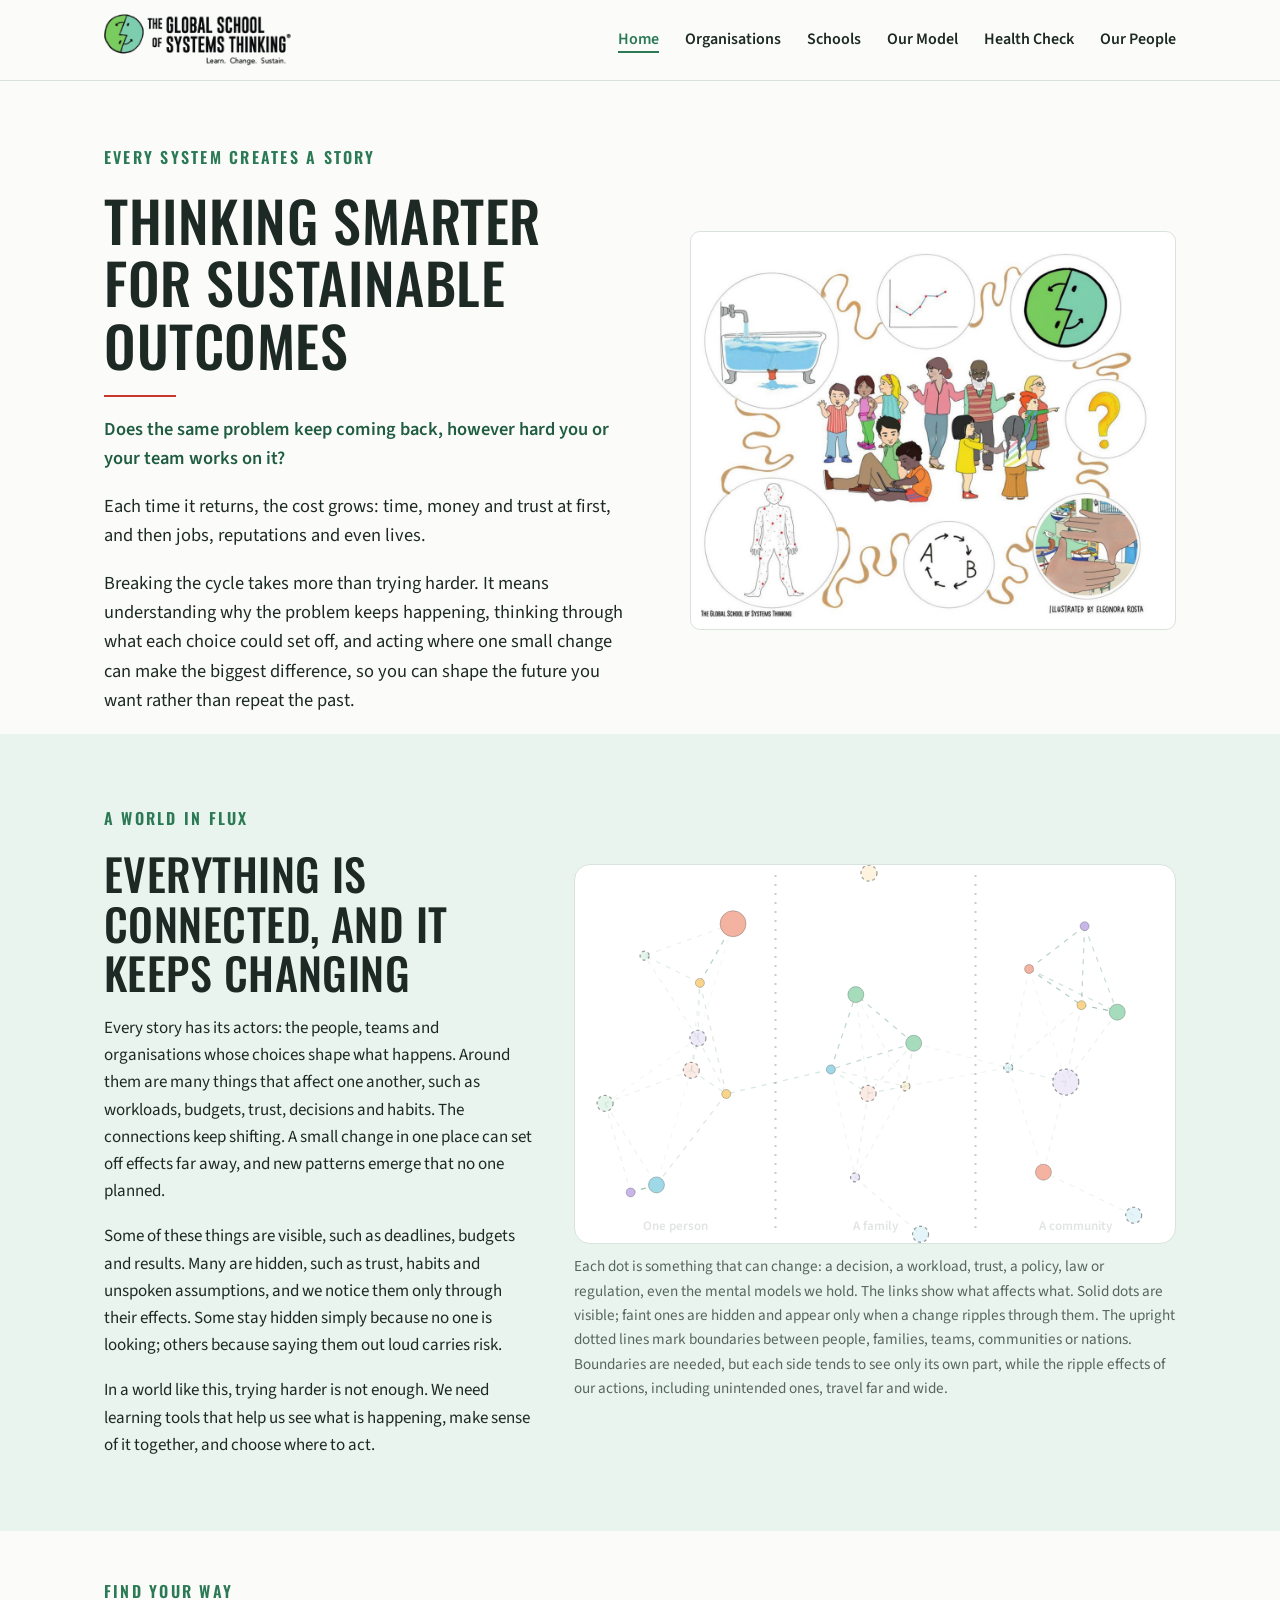
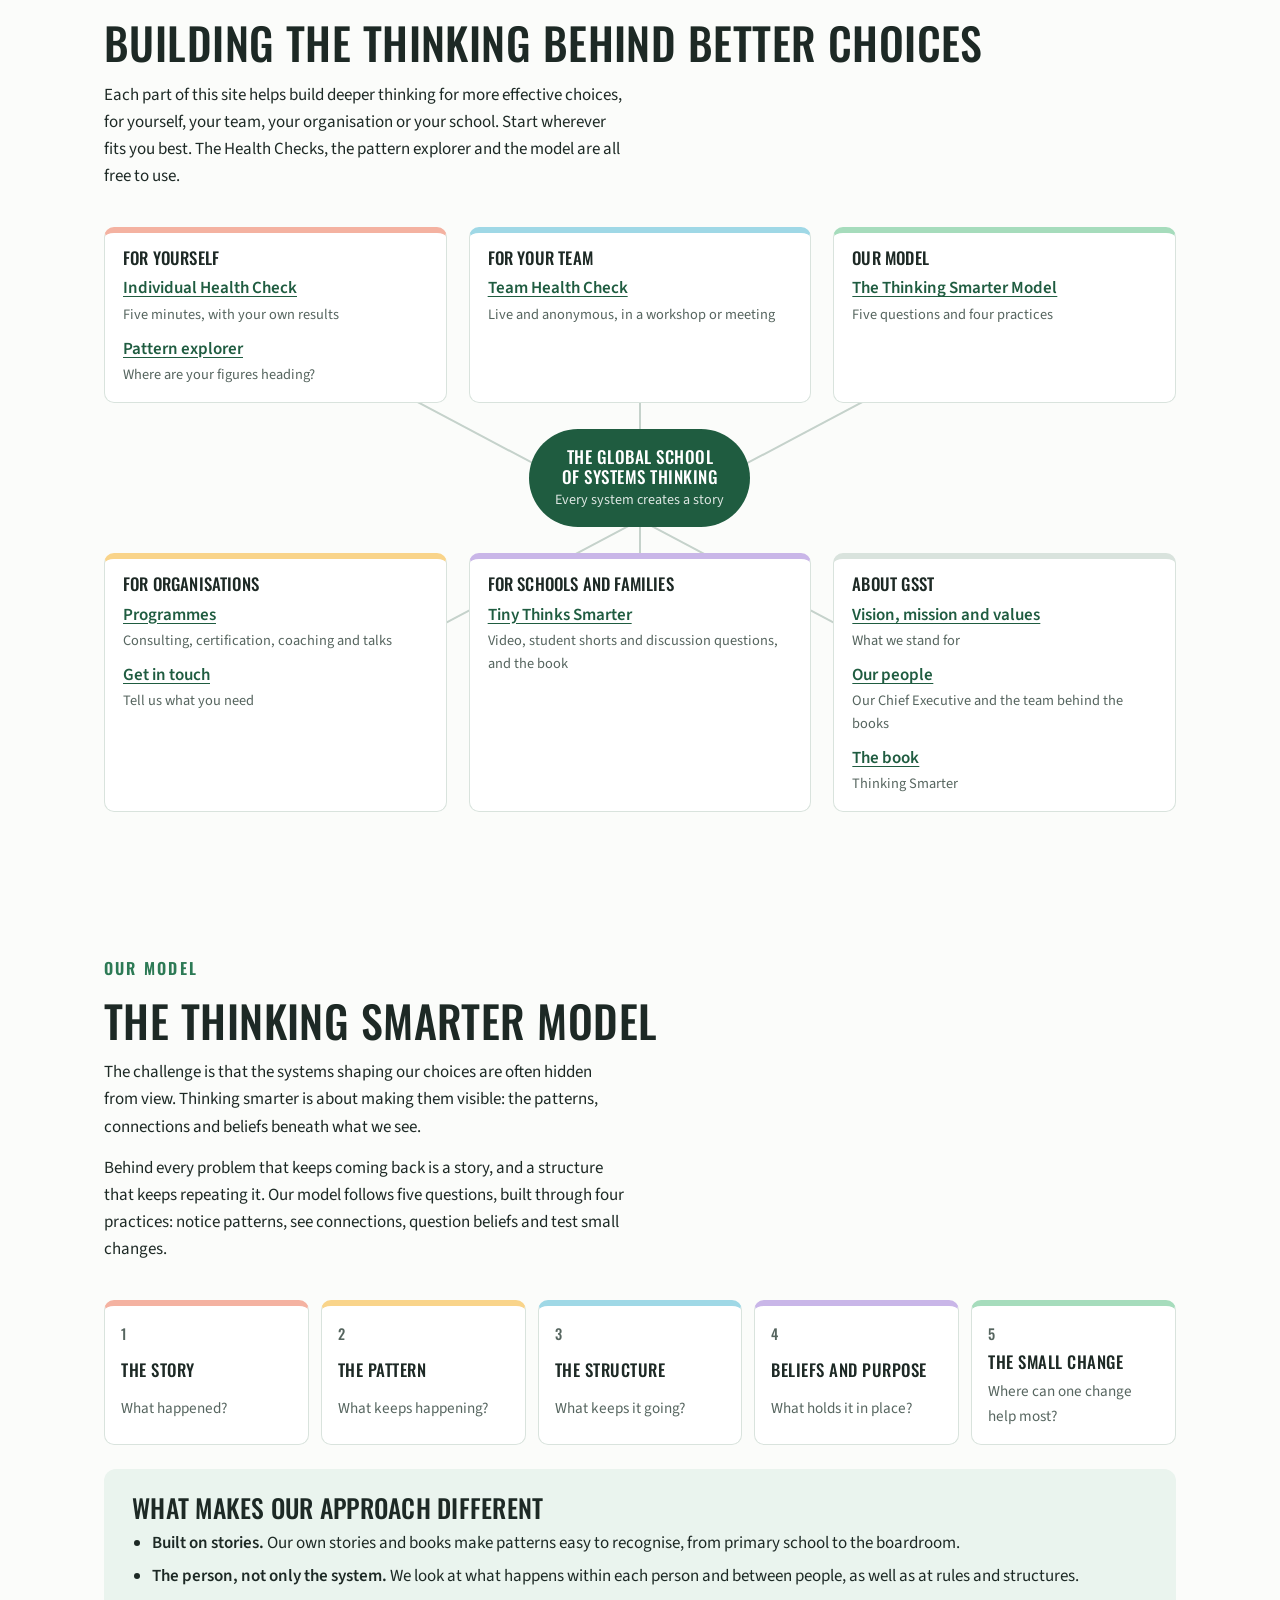
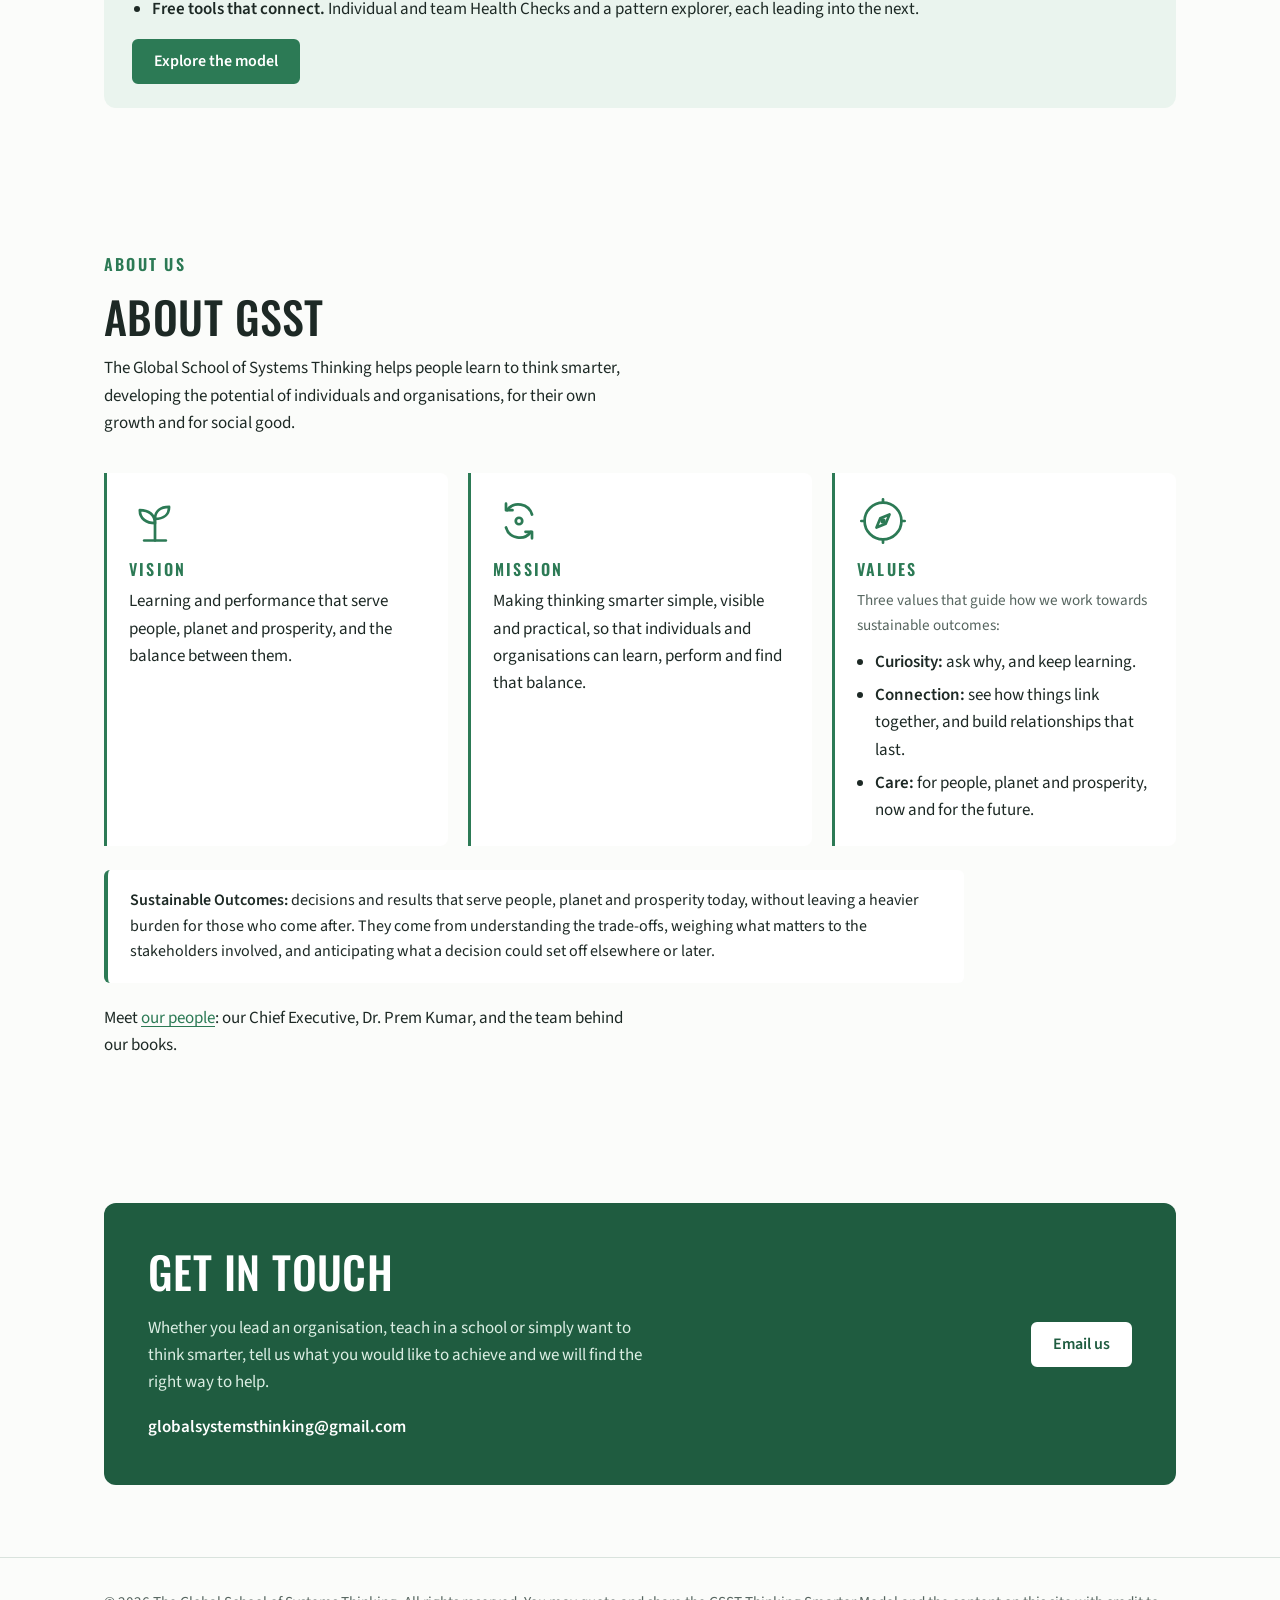
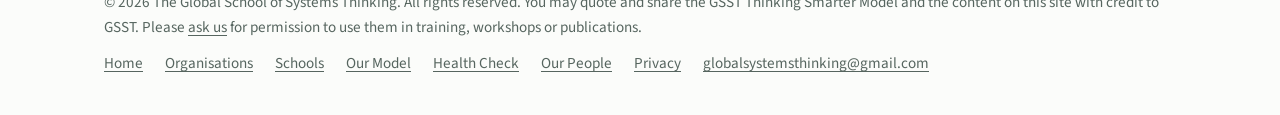
==== commit 32434769: "Flux caption: ripple effects of our actions Co-Authored-By: Claude Opus 5.5 <noreply@anthropic.com> " ====
--- a/index.html
+++ b/index.html
@@ -70,7 +70,7 @@
     </div>
     <figure class="flux-fig">
       <canvas id="flux" role="img" aria-label="Dots of different sizes drift and connect with dashed lines; some are solid and some faint; every few seconds one changes colour and the change ripples out to the dots linked to it, briefly revealing faint ones. Dotted vertical lines divide the picture into areas whose labels change, widening from one person, a family and a community, to schools, teams and organisations, to nations and regions."></canvas>
-      <figcaption>Each dot is something that can change: a decision, a workload, trust, a policy, law or regulation, even the mental models we hold. The links show what affects what. Solid dots are visible; faint ones are hidden and appear only when a change ripples through them. The upright dotted lines mark boundaries between people, families, teams, communities or nations. Boundaries are needed, but each side tends to see only its own part, while the ripple effects, including unintended ones, travel far and wide.</figcaption>
+      <figcaption>Each dot is something that can change: a decision, a workload, trust, a policy, law or regulation, even the mental models we hold. The links show what affects what. Solid dots are visible; faint ones are hidden and appear only when a change ripples through them. The upright dotted lines mark boundaries between people, families, teams, communities or nations. Boundaries are needed, but each side tends to see only its own part, while the ripple effects of our actions, including unintended ones, travel far and wide.</figcaption>
     </figure>
   </div>
 </section>
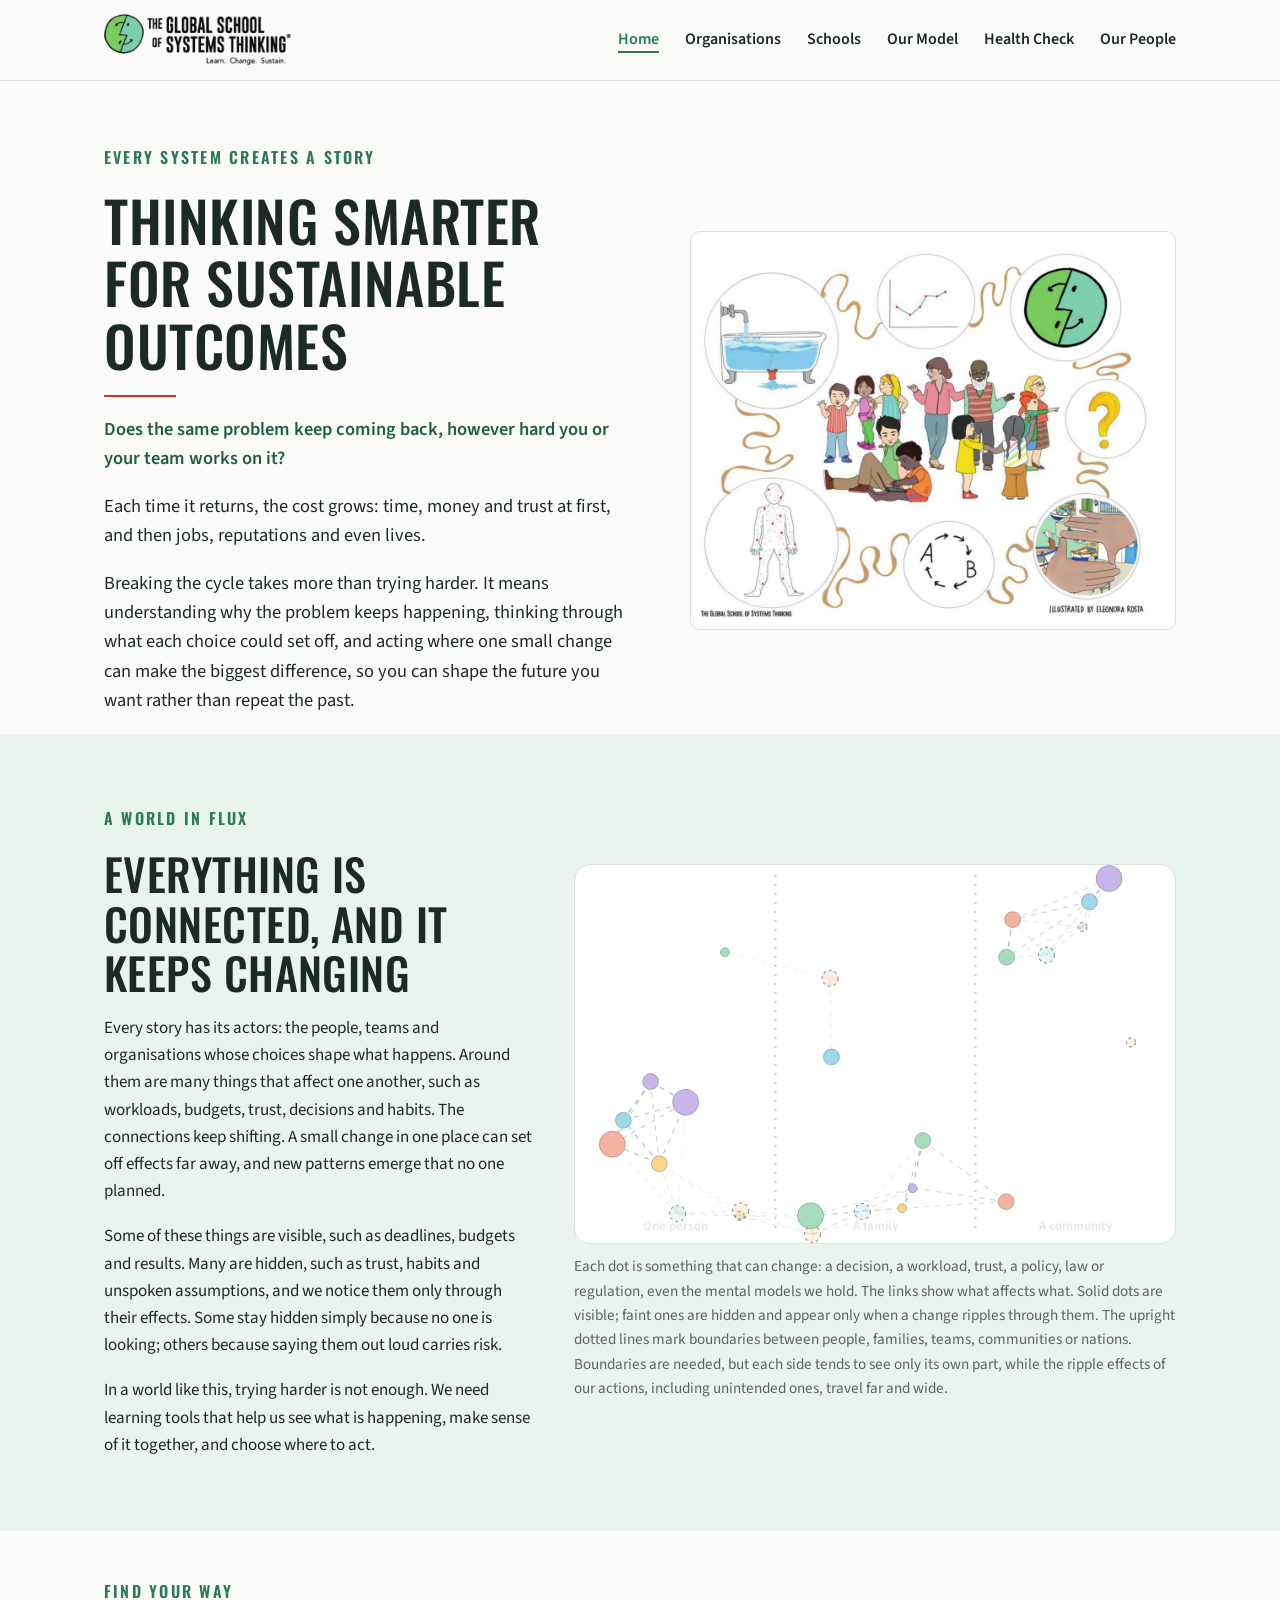
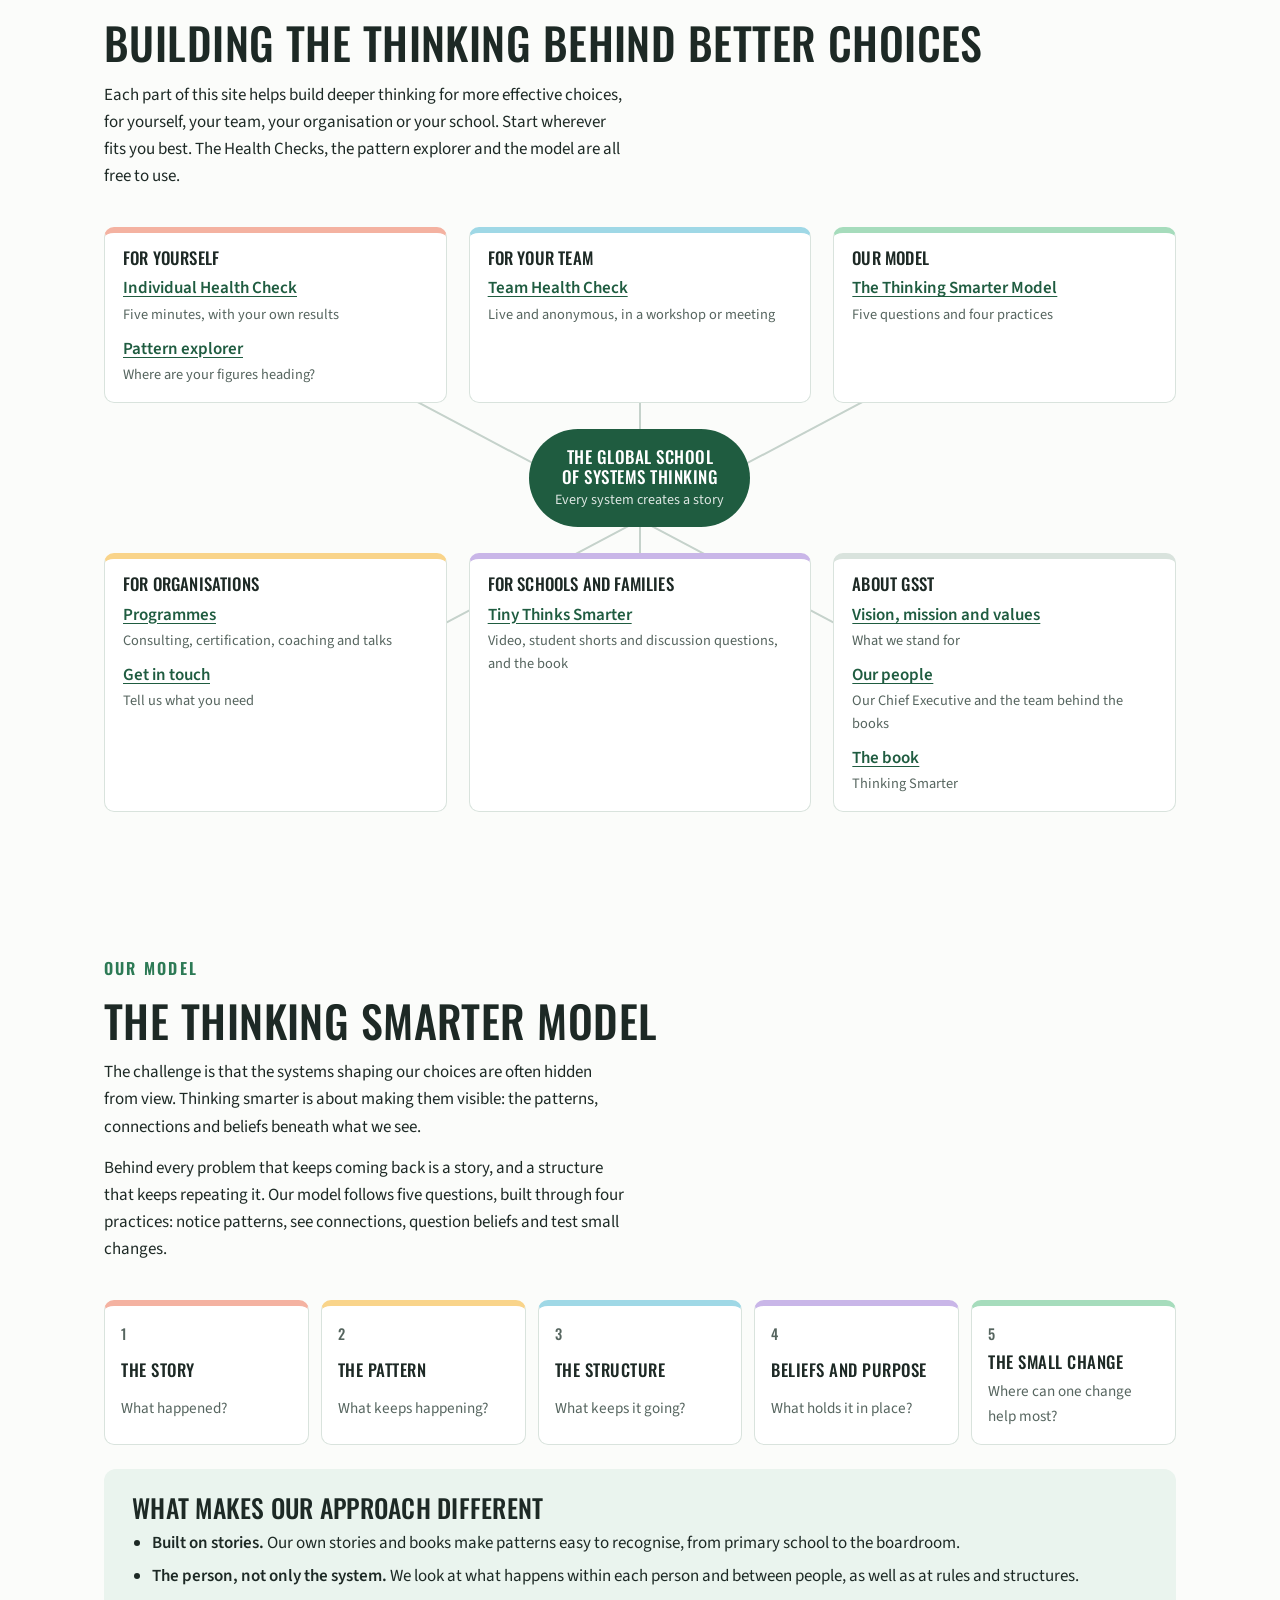
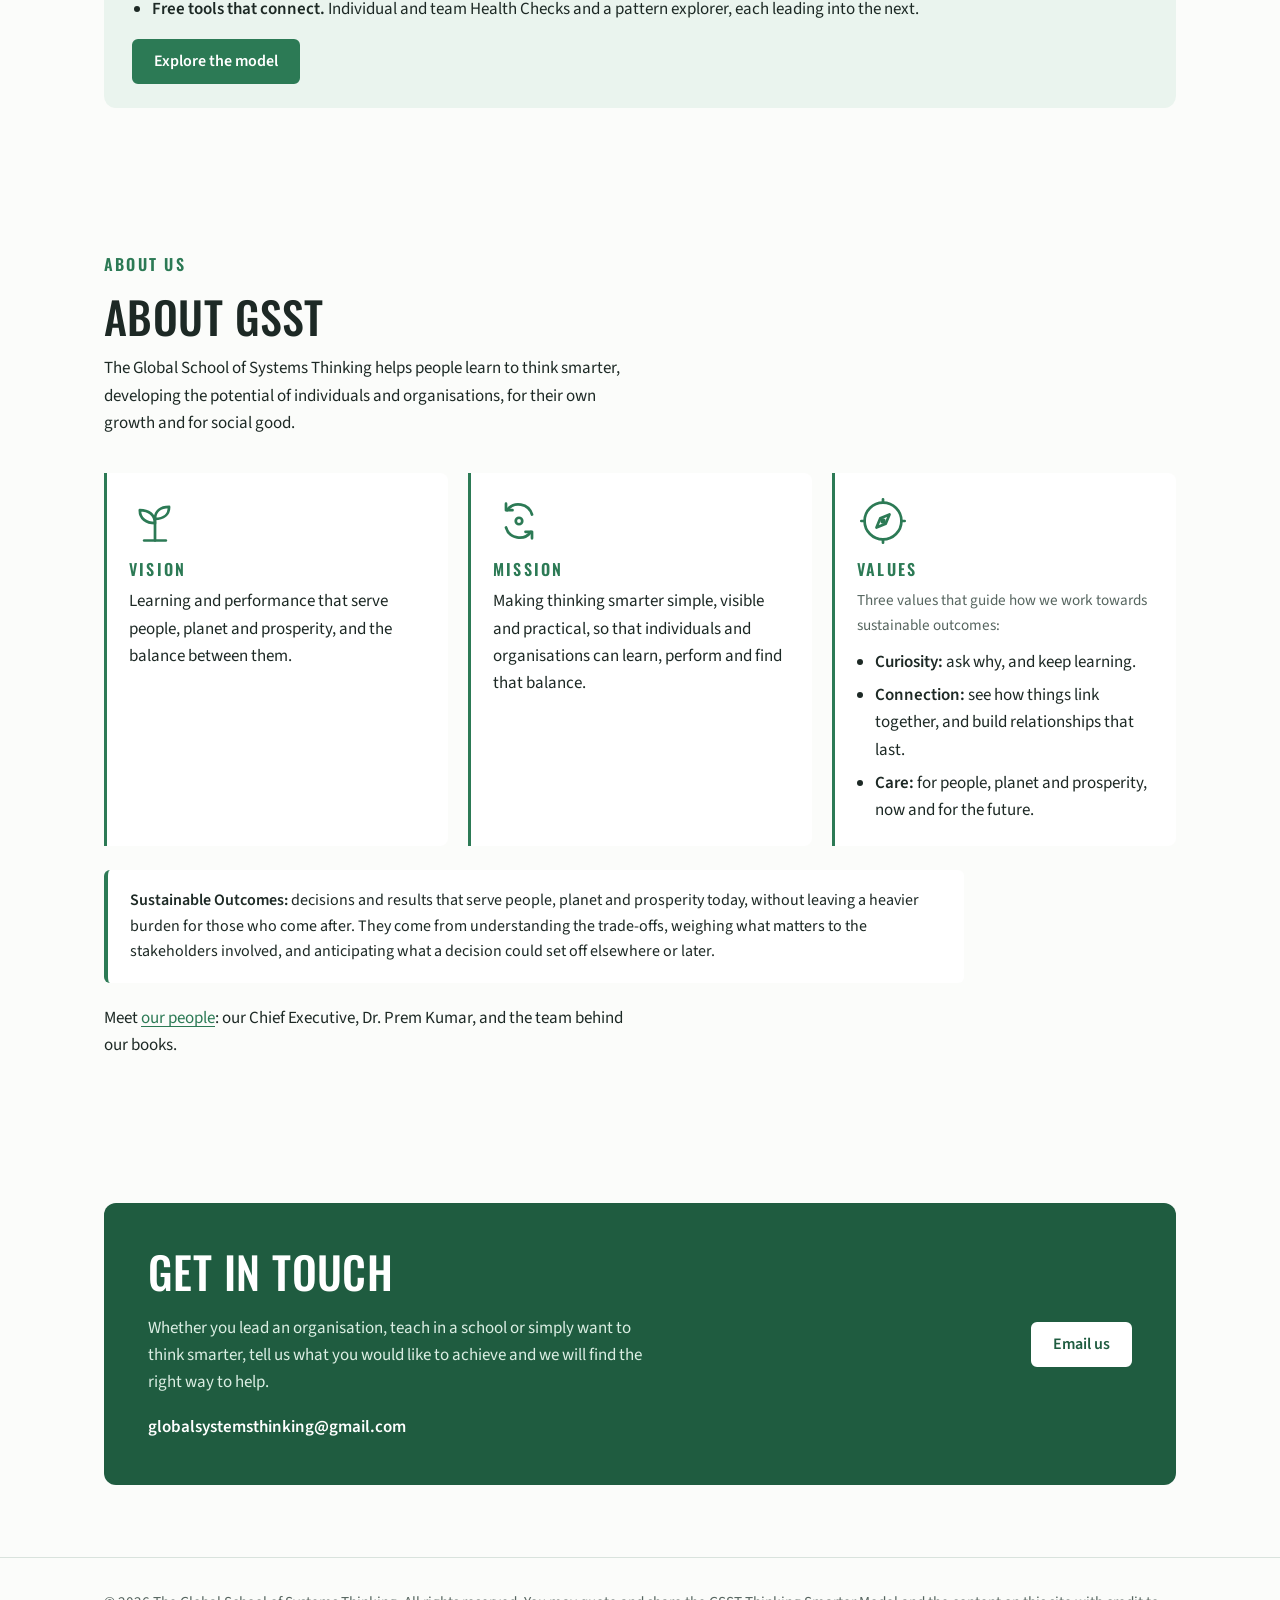
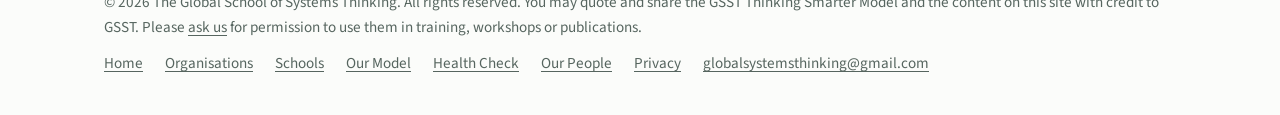
==== commit 1e990e52: "Flux labels: four coherent worlds (personal, learning, work, wider world) Co-Authored-By: Claude Opu" ====
--- a/index.html
+++ b/index.html
@@ -27,7 +27,7 @@
 "address":{"@type":"PostalAddress","addressCountry":"SG"},
 "founder":{"@type":"Person","name":"Dr. Prem Kumar"}}
 </script>
-<script src="complexity.js?v=20261127i" defer></script>
+<script src="complexity.js?v=20261127j" defer></script>
 <script src="share.js?v=20261124a" defer></script>
 </head>
 <body id="top">
@@ -69,7 +69,7 @@
       <p>In a world like this, trying harder is not enough. We need learning tools that help us see what is happening, make sense of it together, and choose where to act.</p>
     </div>
     <figure class="flux-fig">
-      <canvas id="flux" role="img" aria-label="Dots of different sizes drift and connect with dashed lines; some are solid and some faint; every few seconds one changes colour and the change ripples out to the dots linked to it, briefly revealing faint ones. Dotted vertical lines divide the picture into areas whose labels change, widening from one person, a family and a community, to schools, teams and organisations, to nations and regions."></canvas>
+      <canvas id="flux" role="img" aria-label="Dots of different sizes drift and connect with dashed lines; some are solid and some faint; every few seconds one changes colour and the change ripples out to the dots linked to it, briefly revealing faint ones. Dotted vertical lines divide the picture into areas whose labels change: a person, family and community; a student, class and school; a team, department and organisation; a nation, region and the world."></canvas>
       <figcaption>Each dot is something that can change: a decision, a workload, trust, a policy, law or regulation, even the mental models we hold. The links show what affects what. Solid dots are visible; faint ones are hidden and appear only when a change ripples through them. The upright dotted lines mark boundaries between people, families, teams, communities or nations. Boundaries are needed, but each side tends to see only its own part, while the ripple effects of our actions, including unintended ones, travel far and wide.</figcaption>
     </figure>
   </div>
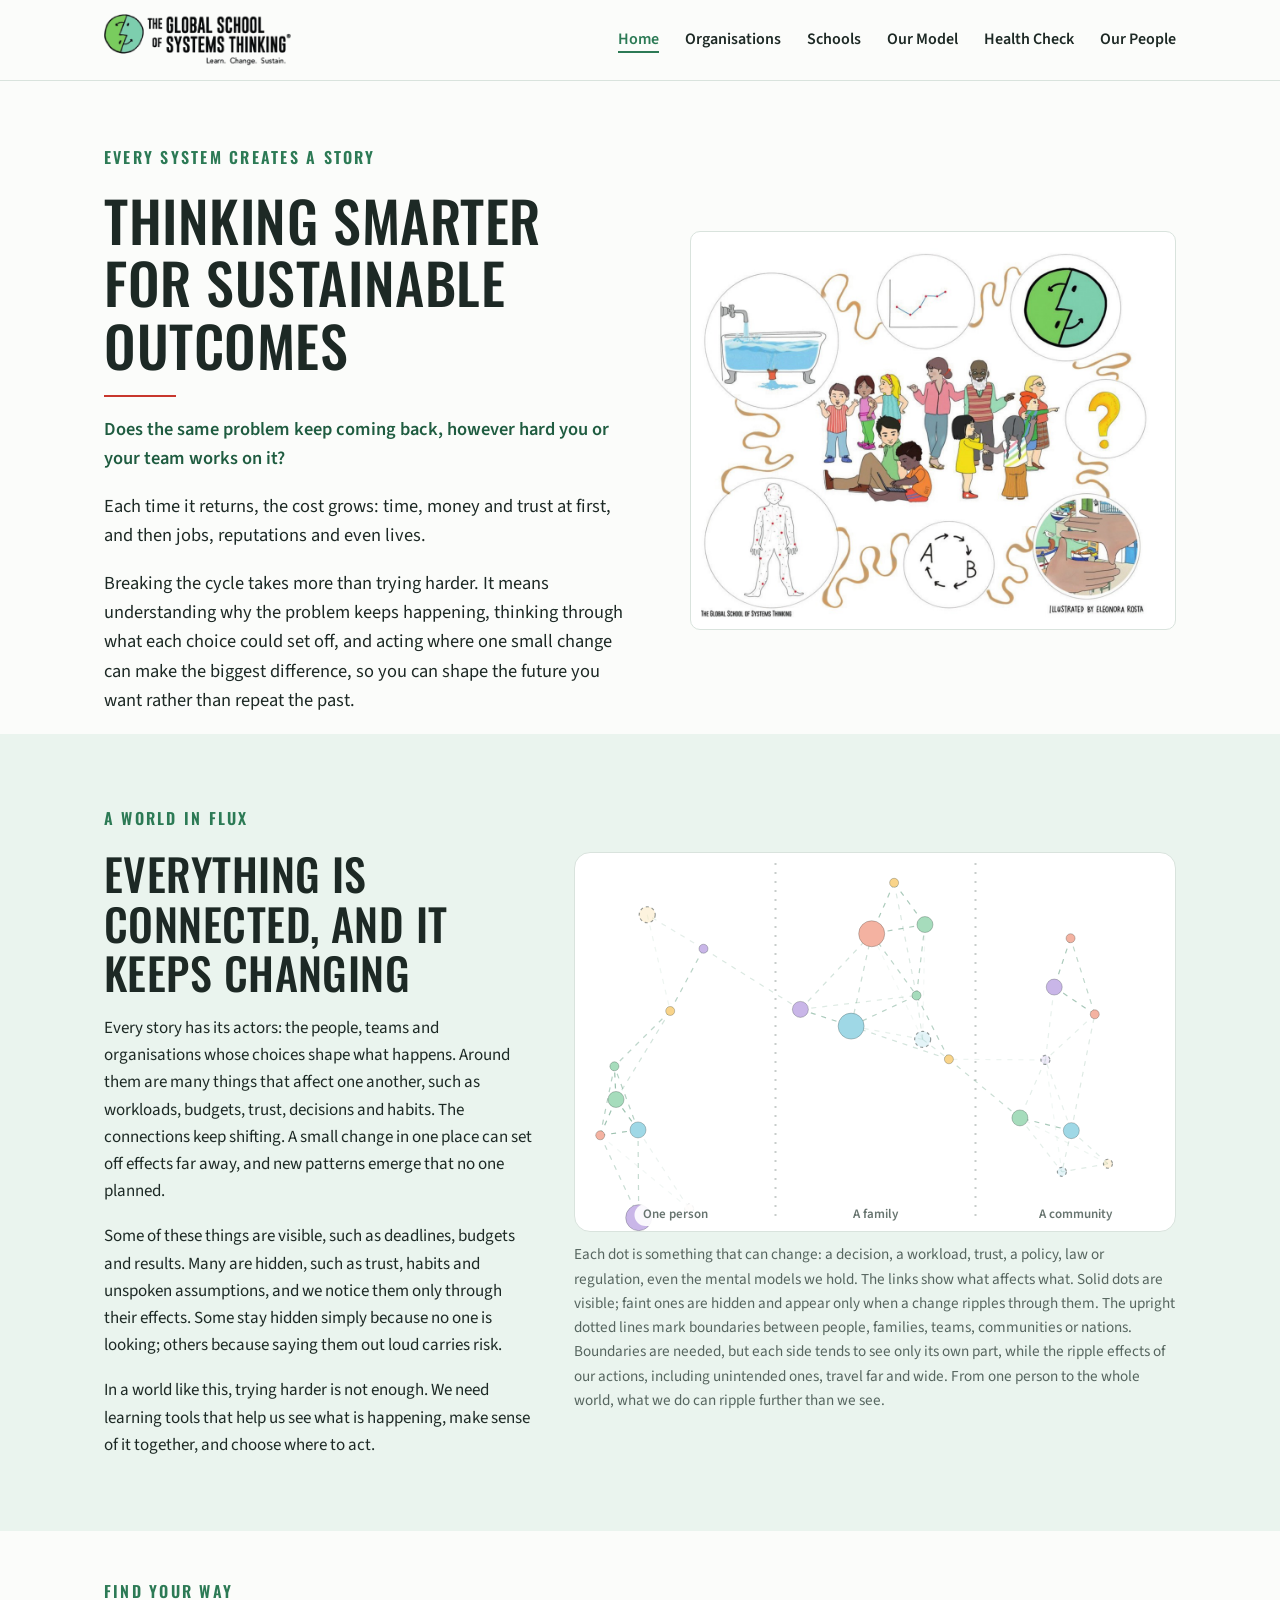
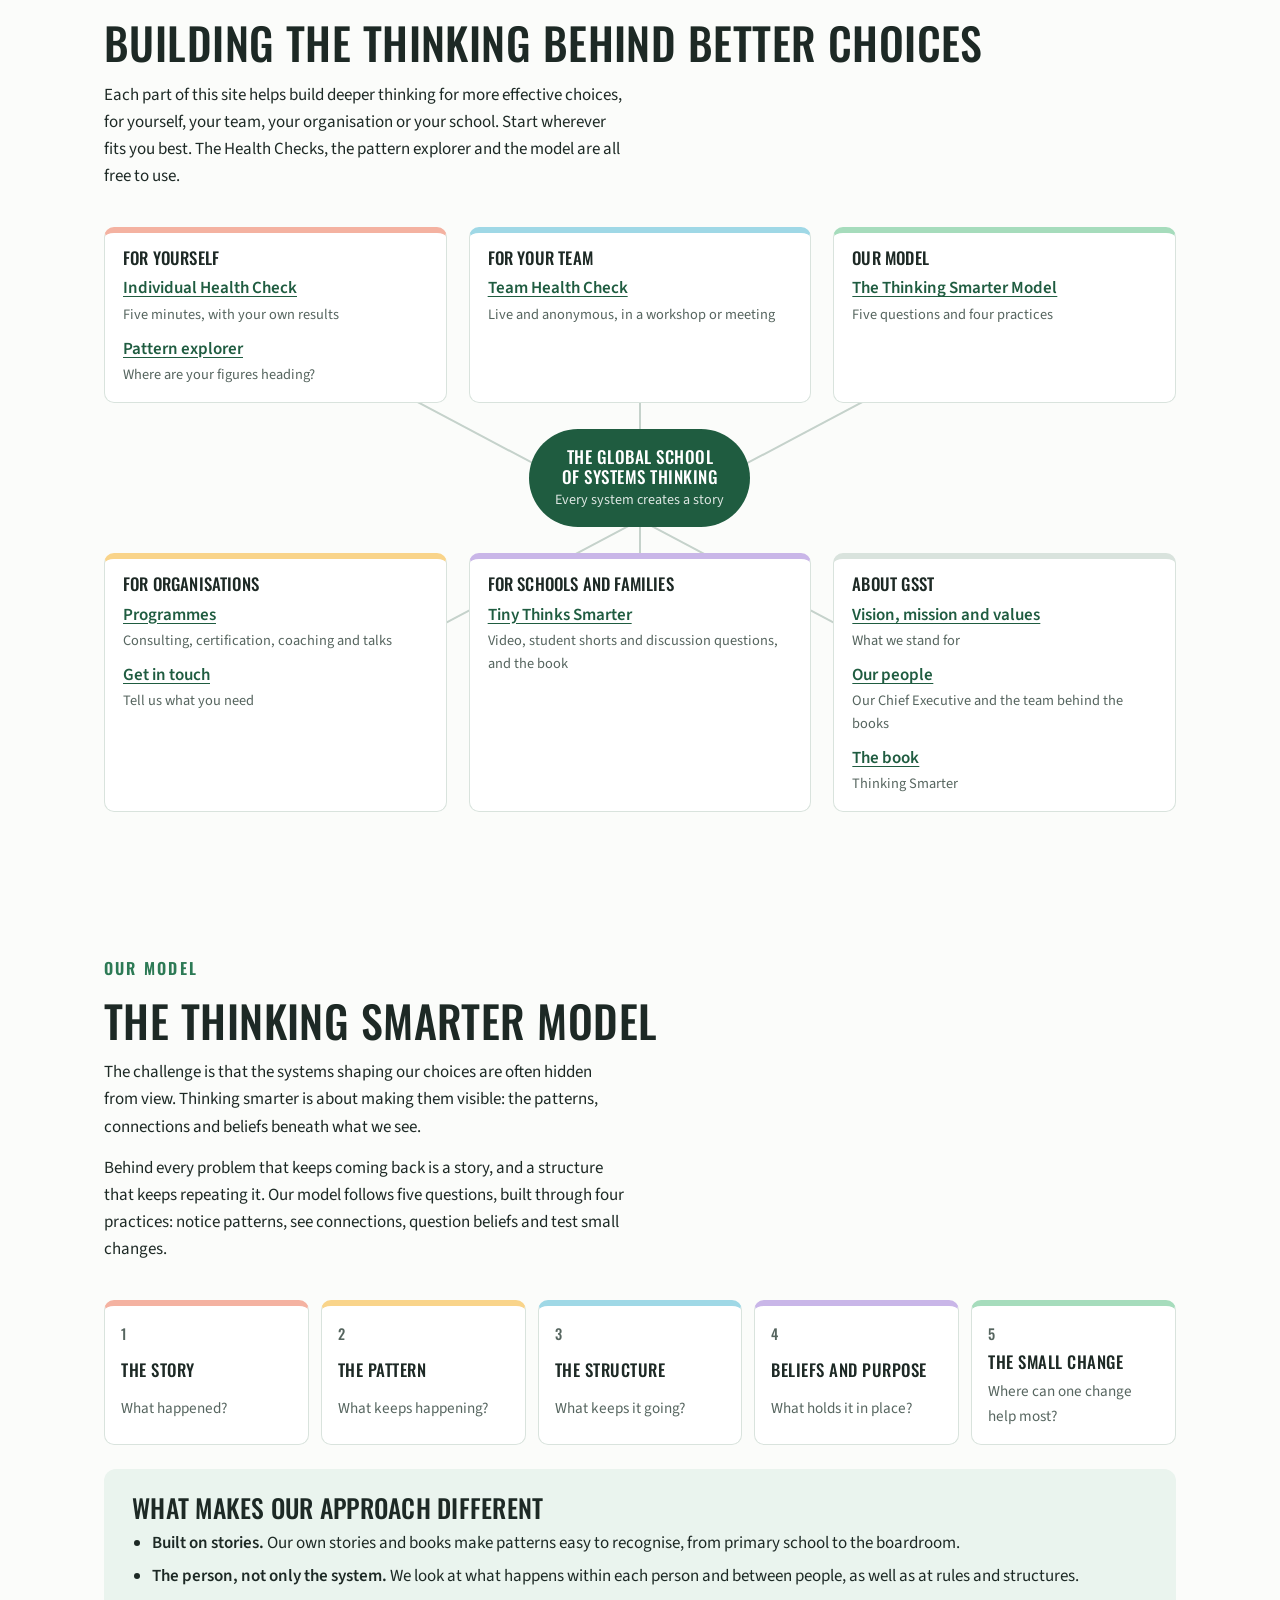
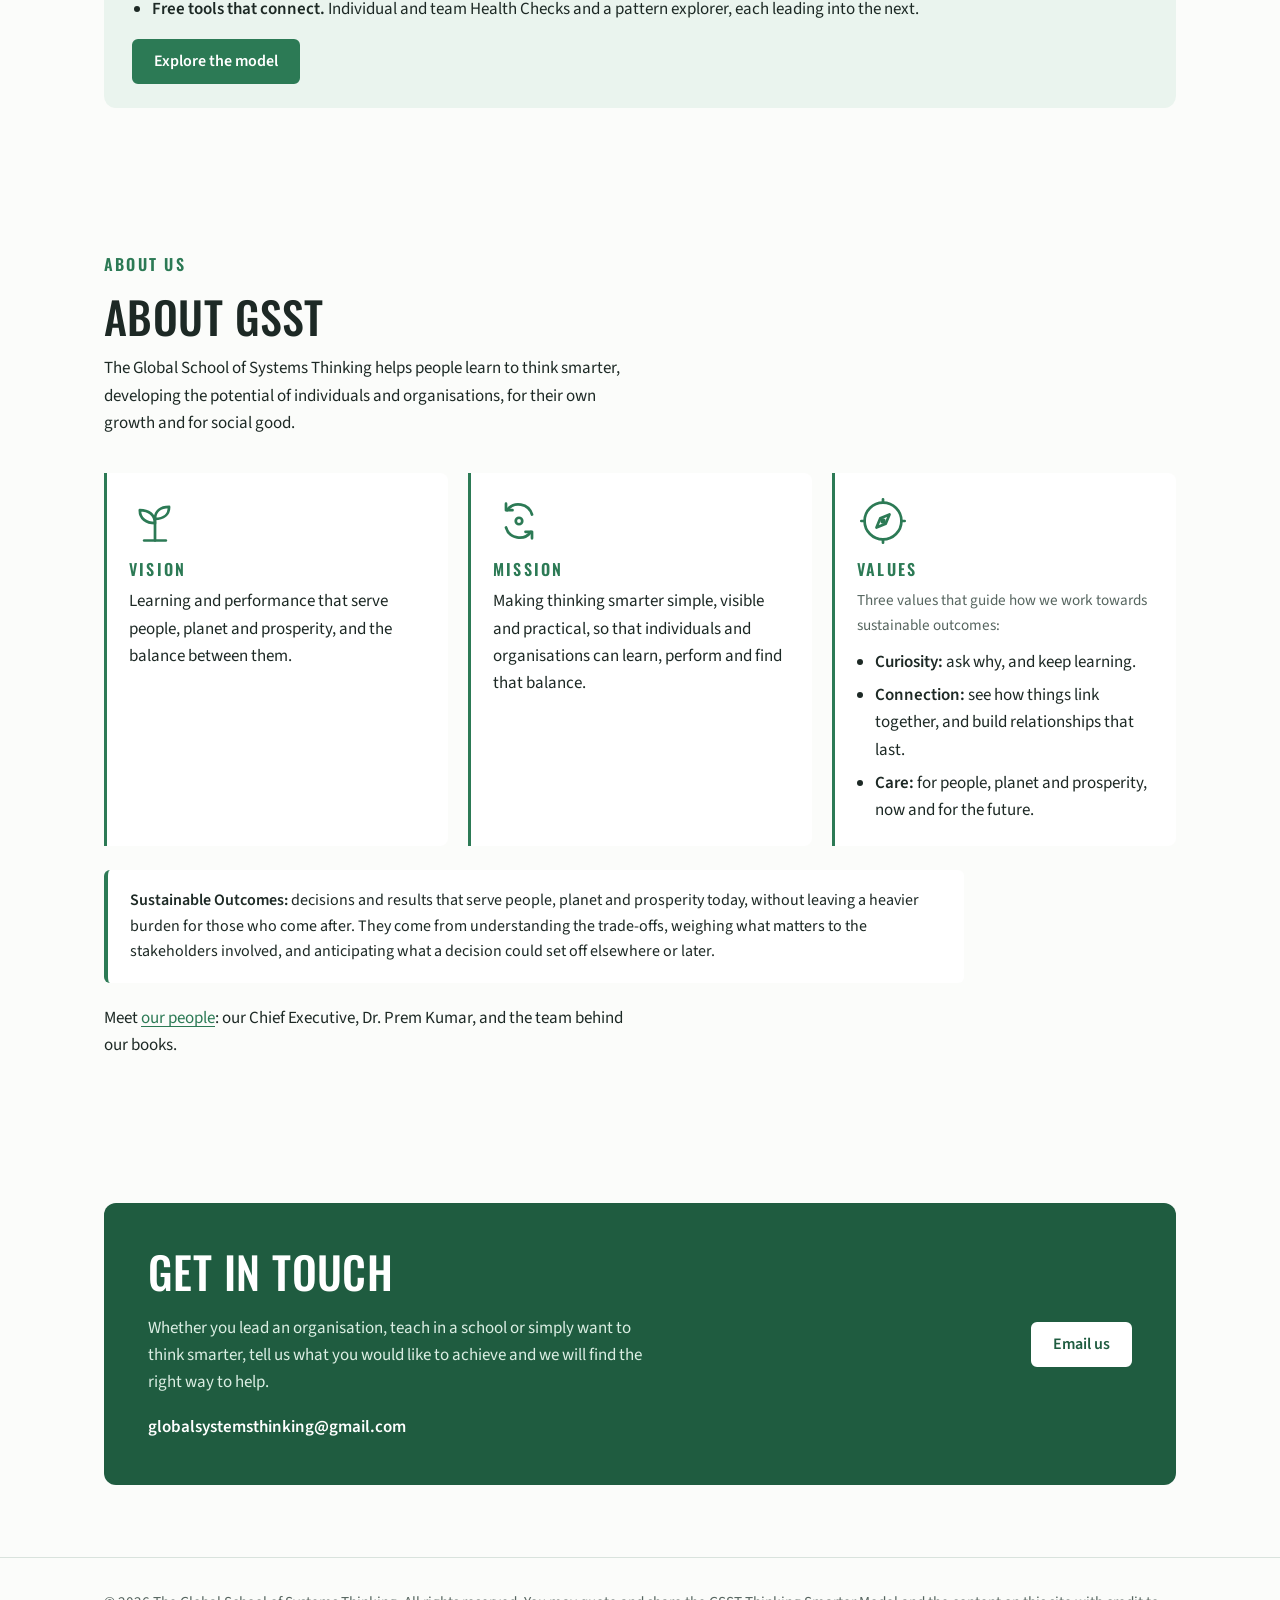
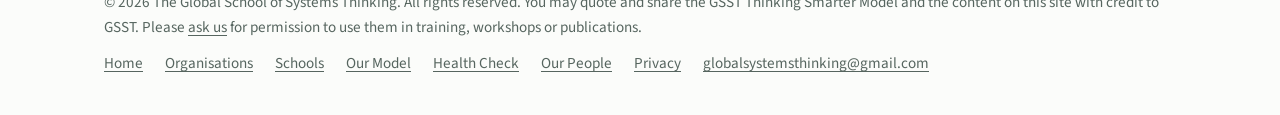
==== commit 5fbc9338: "Flux caption: from one person to the whole world Co-Authored-By: Claude Opus 5.5 <noreply@anthropic." ====
--- a/index.html
+++ b/index.html
@@ -70,7 +70,7 @@
     </div>
     <figure class="flux-fig">
       <canvas id="flux" role="img" aria-label="Dots of different sizes drift and connect with dashed lines; some are solid and some faint; every few seconds one changes colour and the change ripples out to the dots linked to it, briefly revealing faint ones. Dotted vertical lines divide the picture into areas whose labels change: a person, family and community; a student, class and school; a team, department and organisation; a nation, region and the world."></canvas>
-      <figcaption>Each dot is something that can change: a decision, a workload, trust, a policy, law or regulation, even the mental models we hold. The links show what affects what. Solid dots are visible; faint ones are hidden and appear only when a change ripples through them. The upright dotted lines mark boundaries between people, families, teams, communities or nations. Boundaries are needed, but each side tends to see only its own part, while the ripple effects of our actions, including unintended ones, travel far and wide.</figcaption>
+      <figcaption>Each dot is something that can change: a decision, a workload, trust, a policy, law or regulation, even the mental models we hold. The links show what affects what. Solid dots are visible; faint ones are hidden and appear only when a change ripples through them. The upright dotted lines mark boundaries between people, families, teams, communities or nations. Boundaries are needed, but each side tends to see only its own part, while the ripple effects of our actions, including unintended ones, travel far and wide. From one person to the whole world, what we do can ripple further than we see.</figcaption>
     </figure>
   </div>
 </section>
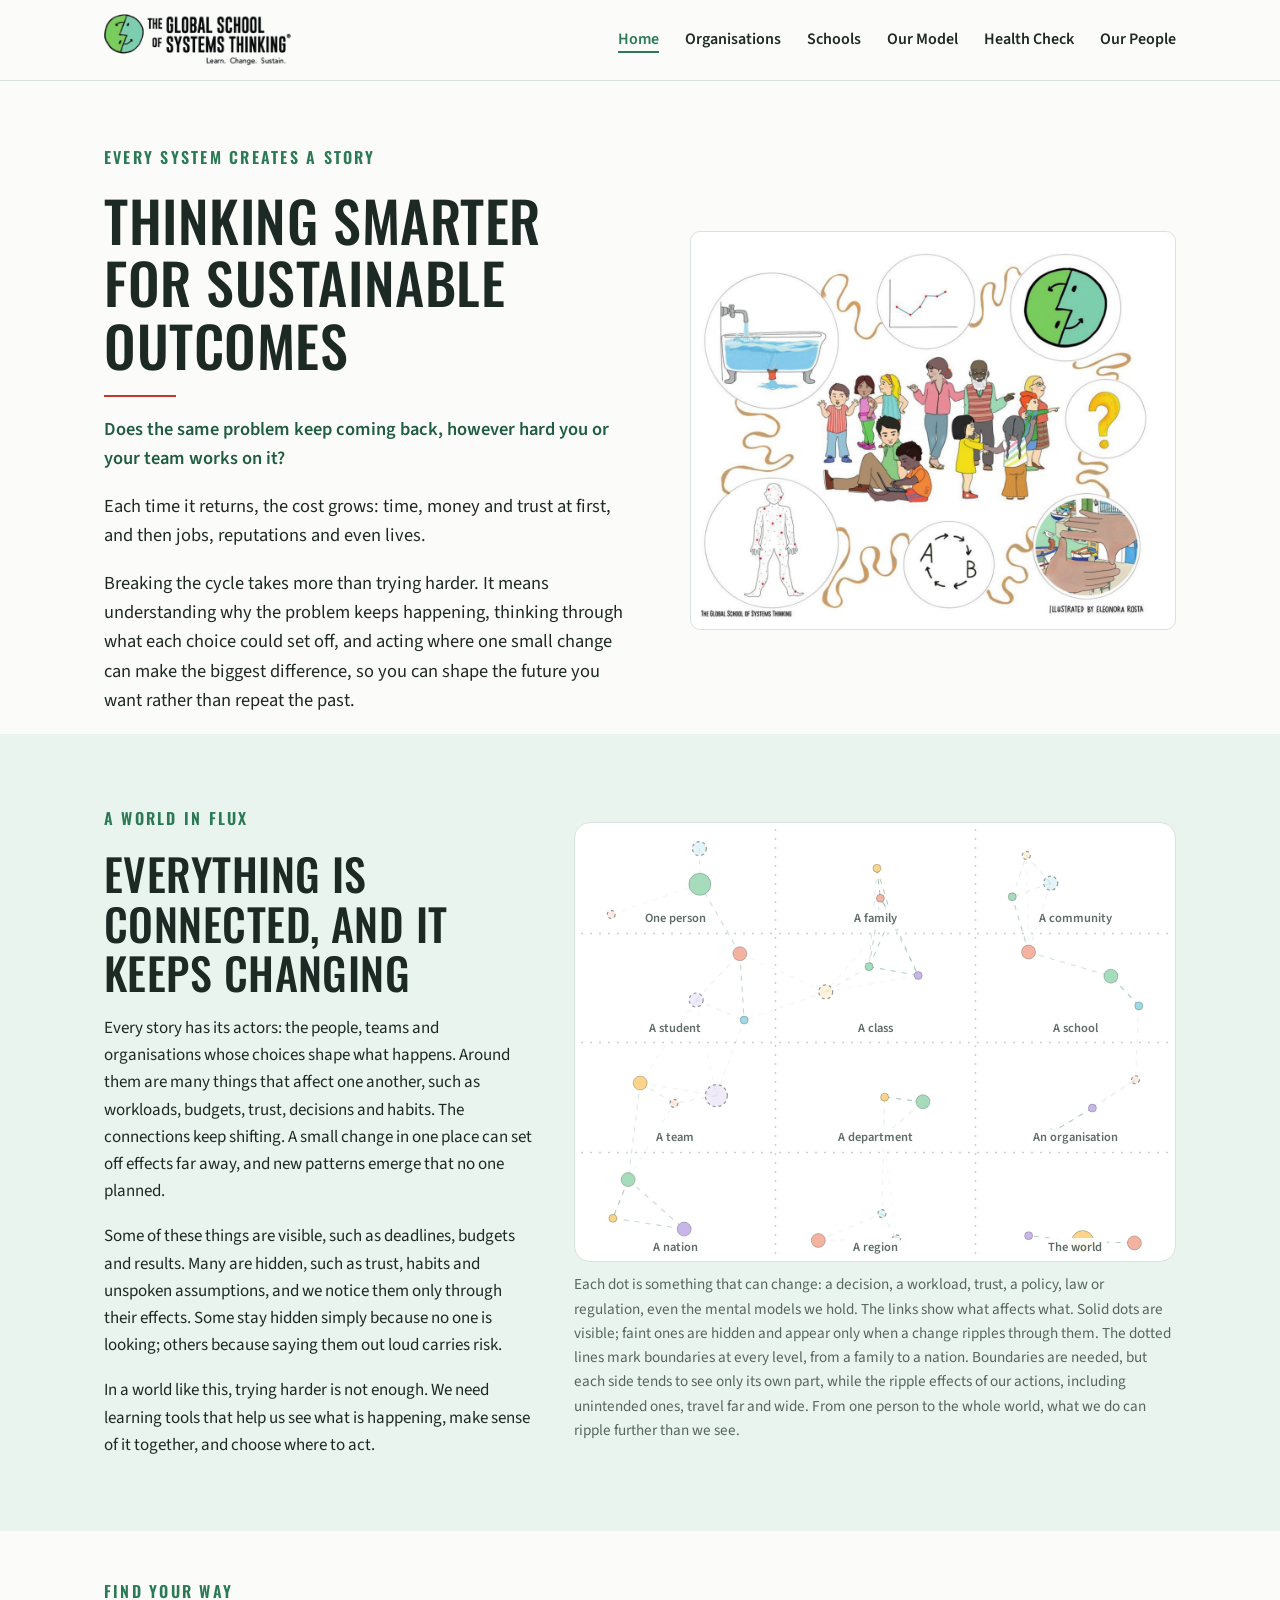
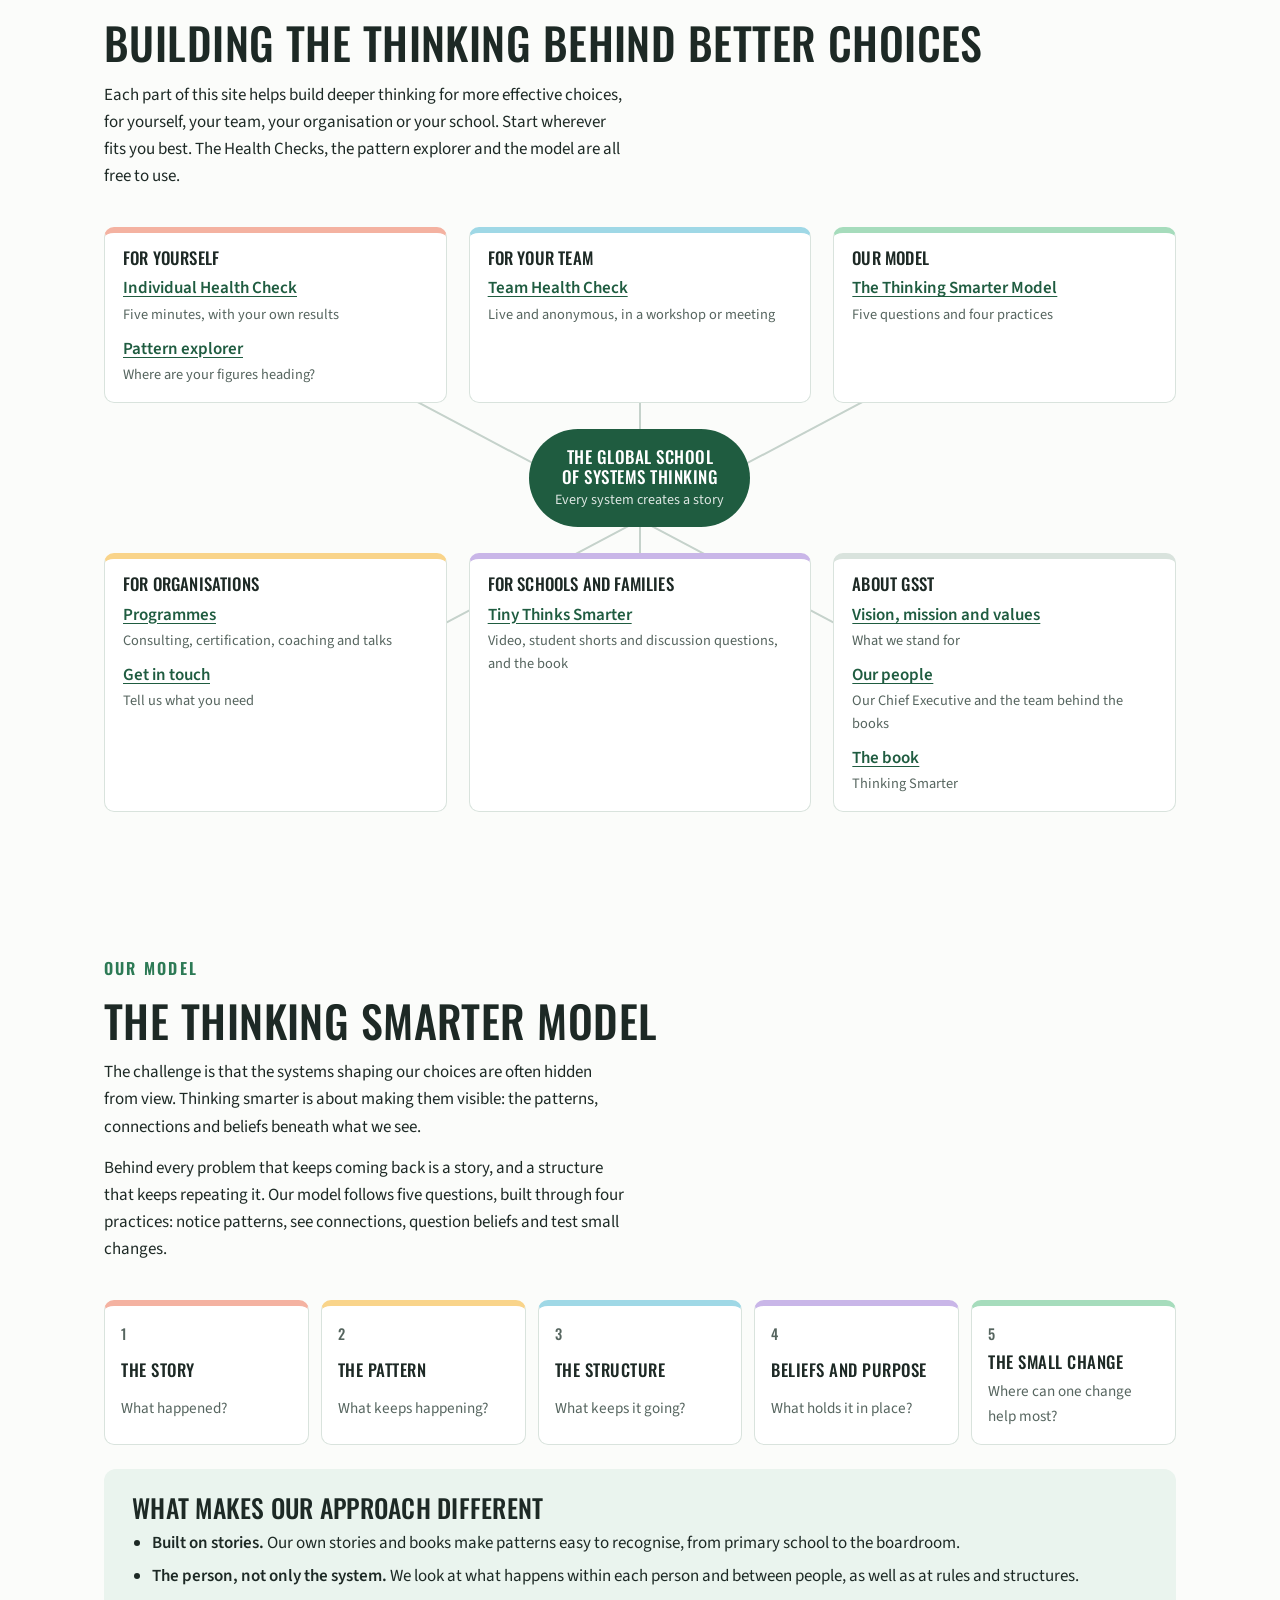
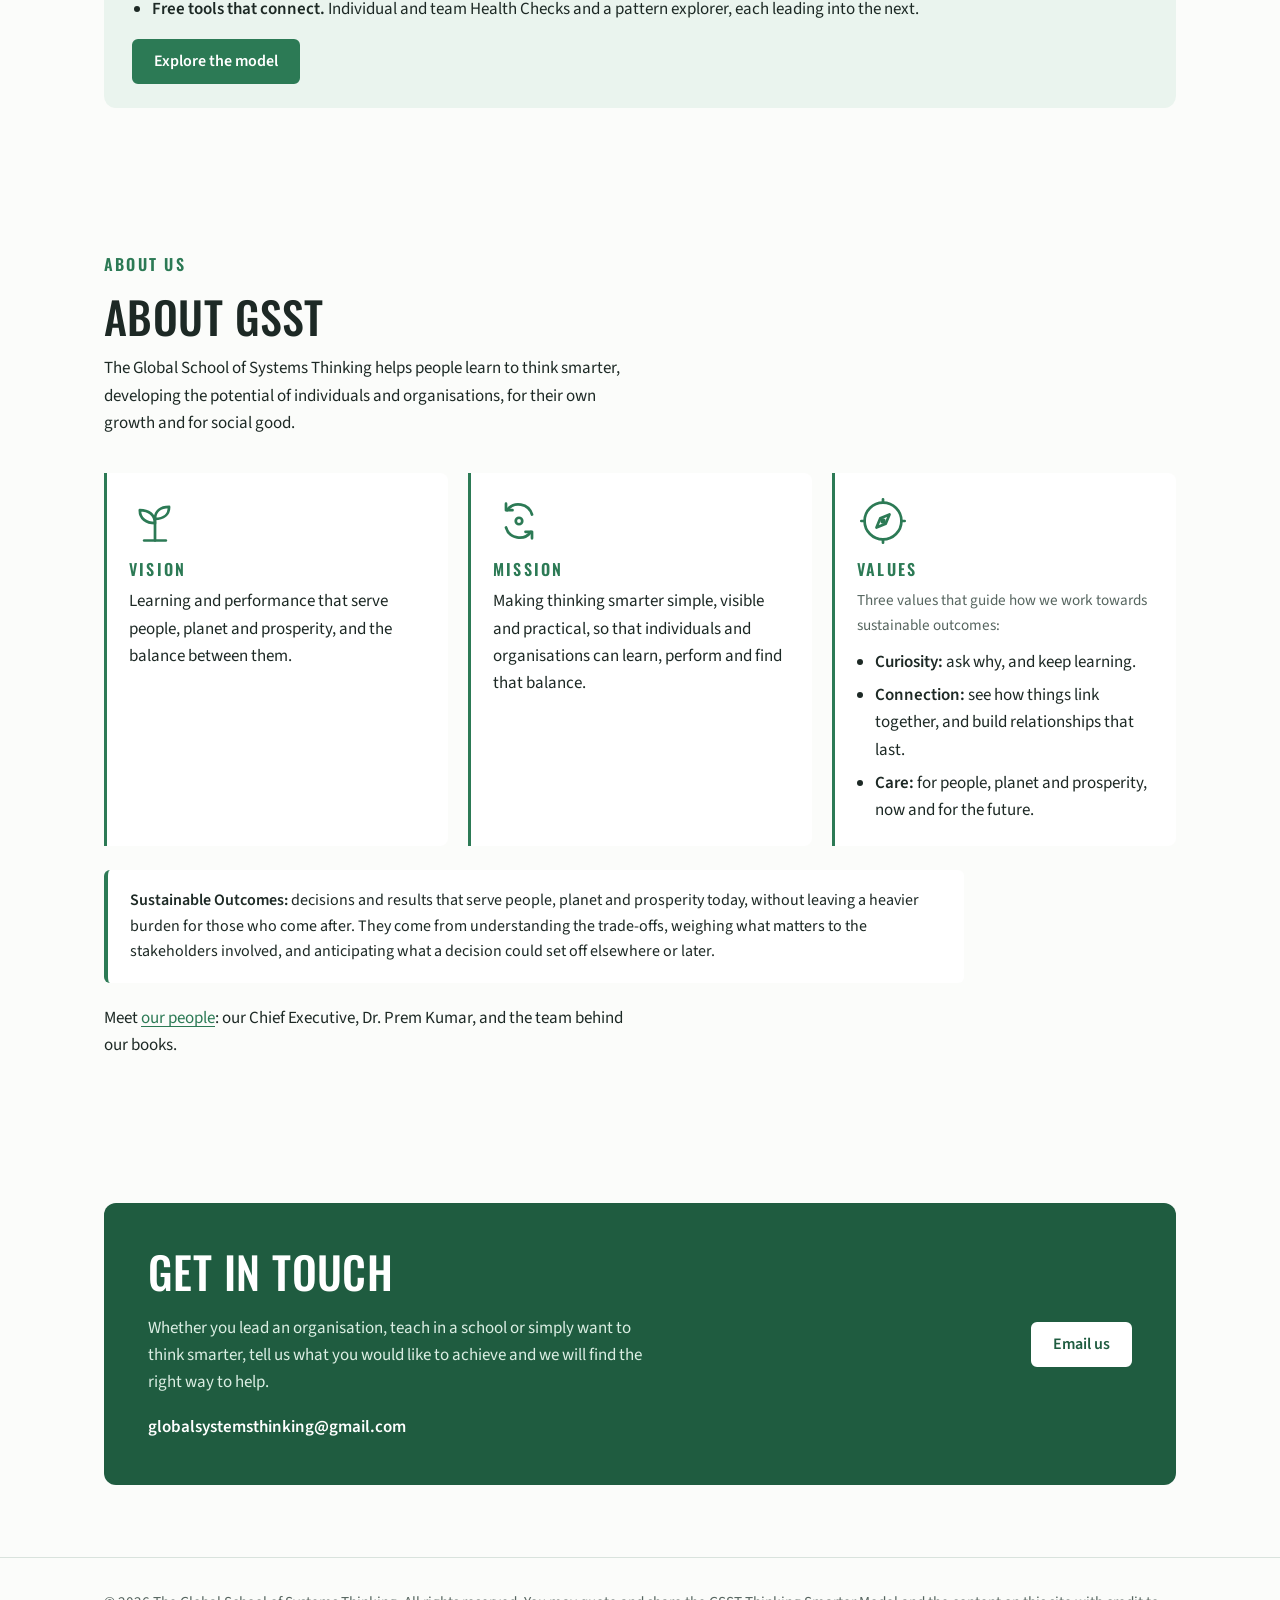
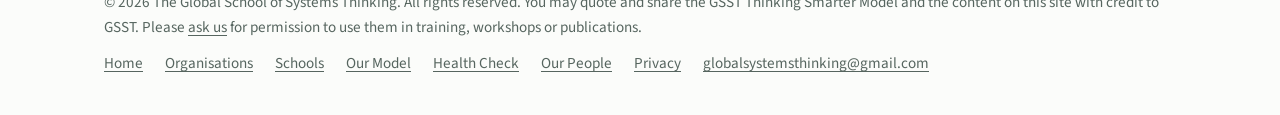
==== commit 3cfc276e: "Flux picture: 12-area grid from one person to the world, fewer dots, ripples in different directions" ====
--- a/index.html
+++ b/index.html
@@ -19,7 +19,7 @@
 <meta name="twitter:description" content="Thinking Smarter consulting, certified training and coaching for organisations, from The Global School of Systems Thinking in Singapore.">
 <meta name="twitter:image" content="https://globalsystemsthinking.org/assets/share/og-home.jpg">
 <link rel="icon" type="image/png" href="assets/favicon.png">
-<link rel="stylesheet" href="styles.css?v=20261127a">
+<link rel="stylesheet" href="styles.css?v=20261127c">
 <script type="application/ld+json">
 {"@context":"https://schema.org","@type":"EducationalOrganization","name":"The Global School of Systems Thinking","alternateName":"GSST",
 "url":"https://globalsystemsthinking.org/","logo":"https://globalsystemsthinking.org/assets/logo.png","email":"globalsystemsthinking@gmail.com",
@@ -27,7 +27,7 @@
 "address":{"@type":"PostalAddress","addressCountry":"SG"},
 "founder":{"@type":"Person","name":"Dr. Prem Kumar"}}
 </script>
-<script src="complexity.js?v=20261127j" defer></script>
+<script src="complexity.js?v=20261127m" defer></script>
 <script src="share.js?v=20261124a" defer></script>
 </head>
 <body id="top">
@@ -69,8 +69,8 @@
       <p>In a world like this, trying harder is not enough. We need learning tools that help us see what is happening, make sense of it together, and choose where to act.</p>
     </div>
     <figure class="flux-fig">
-      <canvas id="flux" role="img" aria-label="Dots of different sizes drift and connect with dashed lines; some are solid and some faint; every few seconds one changes colour and the change ripples out to the dots linked to it, briefly revealing faint ones. Dotted vertical lines divide the picture into areas whose labels change: a person, family and community; a student, class and school; a team, department and organisation; a nation, region and the world."></canvas>
-      <figcaption>Each dot is something that can change: a decision, a workload, trust, a policy, law or regulation, even the mental models we hold. The links show what affects what. Solid dots are visible; faint ones are hidden and appear only when a change ripples through them. The upright dotted lines mark boundaries between people, families, teams, communities or nations. Boundaries are needed, but each side tends to see only its own part, while the ripple effects of our actions, including unintended ones, travel far and wide. From one person to the whole world, what we do can ripple further than we see.</figcaption>
+      <canvas id="flux" role="img" aria-label="A grid of twelve areas in four rows: one person, a family and a community; a student, a class and a school; a team, a department and an organisation; a nation, a region and the world. Dots, some solid and some faint, drift across the dotted boundaries, linked by dashed lines. Every few seconds a change starts in one area and ripples from dot to dot in that area's own direction, so ripples cross and overlap."></canvas>
+      <figcaption>Each dot is something that can change: a decision, a workload, trust, a policy, law or regulation, even the mental models we hold. The links show what affects what. Solid dots are visible; faint ones are hidden and appear only when a change ripples through them. The dotted lines mark boundaries at every level, from a family to a nation. Boundaries are needed, but each side tends to see only its own part, while the ripple effects of our actions, including unintended ones, travel far and wide. From one person to the whole world, what we do can ripple further than we see.</figcaption>
     </figure>
   </div>
 </section>
--- a/styles.css
+++ b/styles.css
@@ -493,6 +493,6 @@
 /* A world in flux (home) */
 .flux-grid { display: grid; grid-template-columns: minmax(0, 5fr) minmax(0, 7fr); gap: 40px; align-items: center; }
 .flux-fig { margin: 0; }
-.flux-fig canvas { display: block; width: 100%; height: 380px; border-radius: 16px; background: #fff; border: 1px solid var(--line); }
+.flux-fig canvas { display: block; width: 100%; height: 440px; border-radius: 16px; background: #fff; border: 1px solid var(--line); }
 .flux-fig figcaption { margin-top: 10px; font-size: 0.95rem; color: var(--muted); }
-@media (max-width: 820px) { .flux-grid { grid-template-columns: 1fr; gap: 24px; } .flux-fig canvas { height: 300px; } }
+@media (max-width: 820px) { .flux-grid { grid-template-columns: 1fr; gap: 24px; } .flux-fig canvas { height: 420px; } }
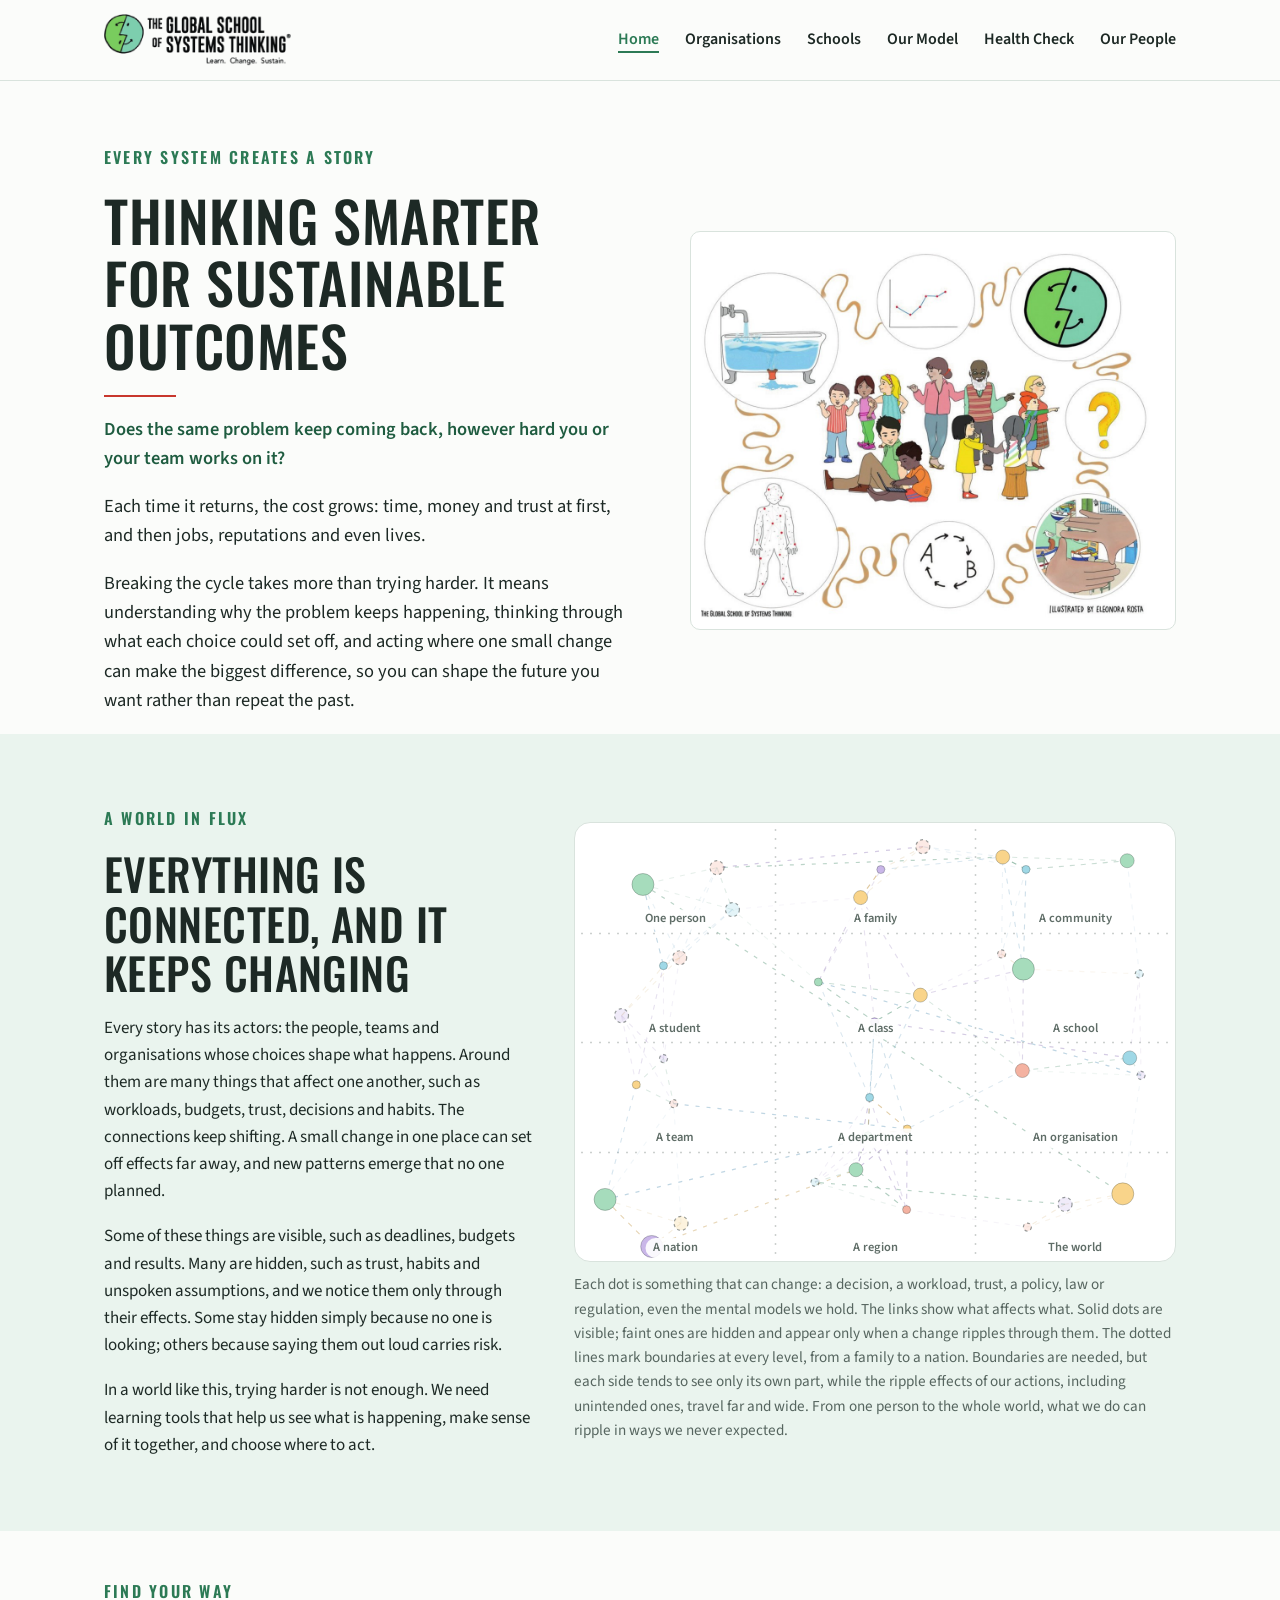
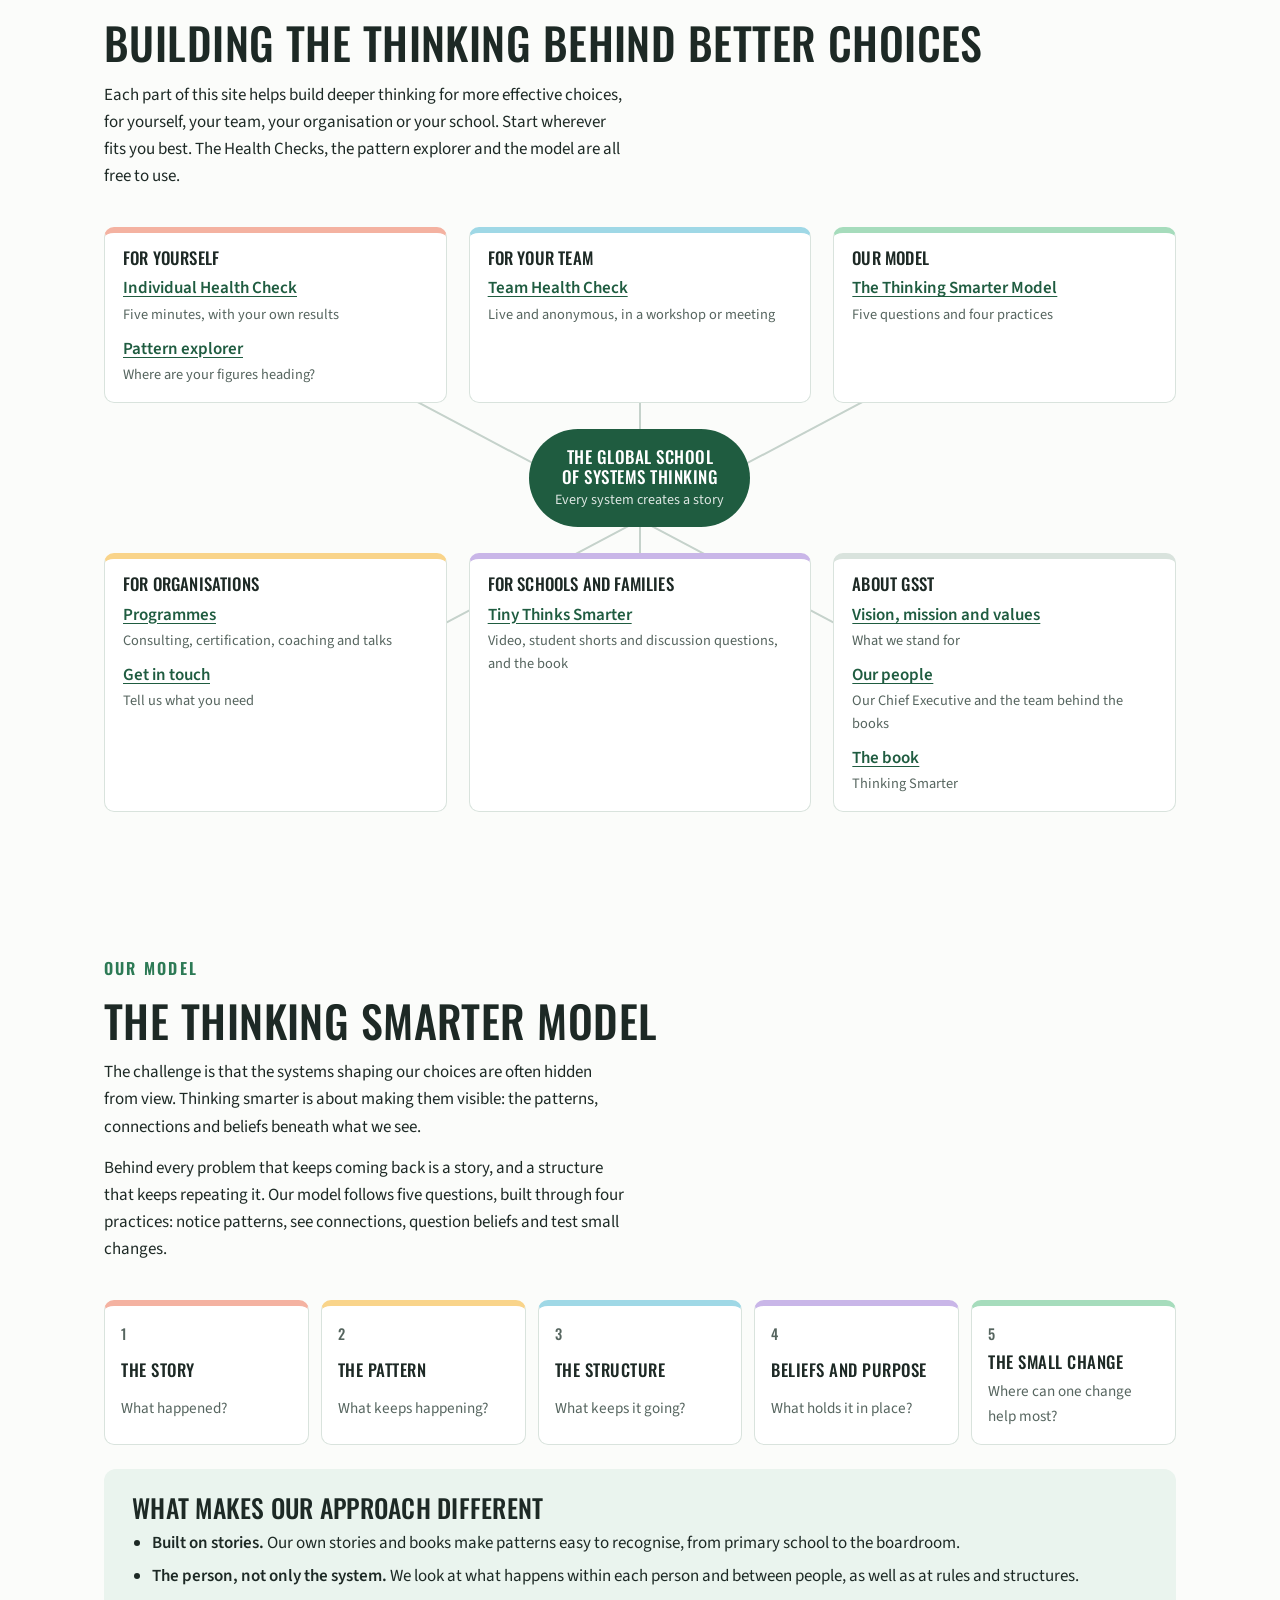
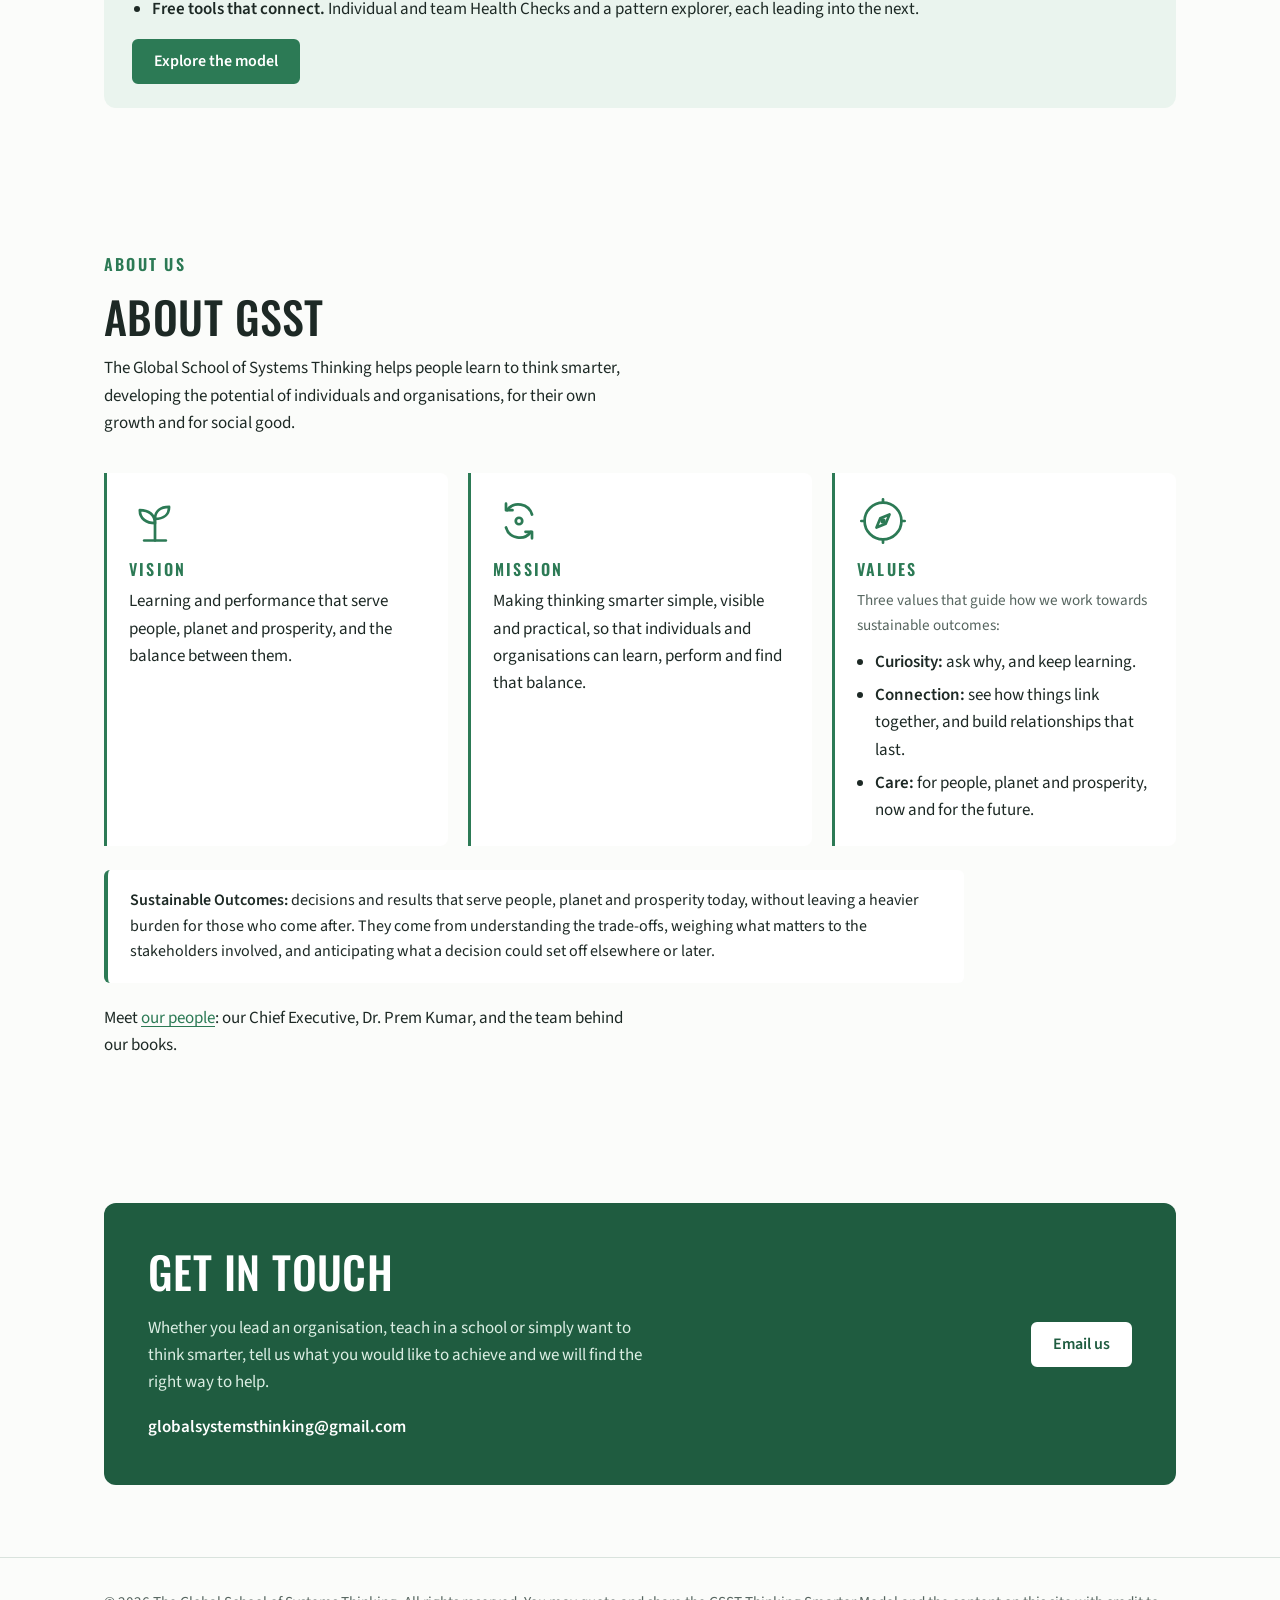
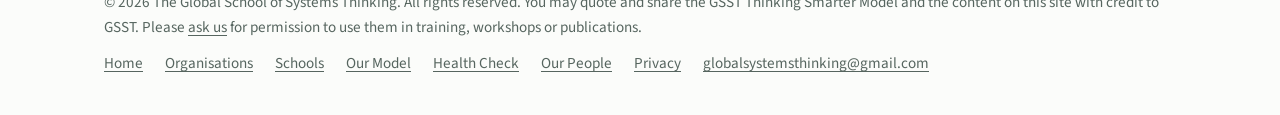
==== commit 11f5e6af: "Flux picture: coloured flows, quiet red dot from one person to the world; caption ends on the unexpe" ====
--- a/index.html
+++ b/index.html
@@ -27,7 +27,7 @@
 "address":{"@type":"PostalAddress","addressCountry":"SG"},
 "founder":{"@type":"Person","name":"Dr. Prem Kumar"}}
 </script>
-<script src="complexity.js?v=20261127m" defer></script>
+<script src="complexity.js?v=20261127o" defer></script>
 <script src="share.js?v=20261124a" defer></script>
 </head>
 <body id="top">
@@ -69,8 +69,8 @@
       <p>In a world like this, trying harder is not enough. We need learning tools that help us see what is happening, make sense of it together, and choose where to act.</p>
     </div>
     <figure class="flux-fig">
-      <canvas id="flux" role="img" aria-label="A grid of twelve areas in four rows: one person, a family and a community; a student, a class and a school; a team, a department and an organisation; a nation, a region and the world. Dots, some solid and some faint, drift across the dotted boundaries, linked by dashed lines. Every few seconds a change starts in one area and ripples from dot to dot in that area's own direction, so ripples cross and overlap."></canvas>
-      <figcaption>Each dot is something that can change: a decision, a workload, trust, a policy, law or regulation, even the mental models we hold. The links show what affects what. Solid dots are visible; faint ones are hidden and appear only when a change ripples through them. The dotted lines mark boundaries at every level, from a family to a nation. Boundaries are needed, but each side tends to see only its own part, while the ripple effects of our actions, including unintended ones, travel far and wide. From one person to the whole world, what we do can ripple further than we see.</figcaption>
+      <canvas id="flux" role="img" aria-label="A grid of twelve areas in four rows: one person, a family and a community; a student, a class and a school; a team, a department and an organisation; a nation, a region and the world. Dots, some solid and some faint, drift across the dotted boundaries, linked by dashed lines. Every few seconds a change starts in one area and ripples from dot to dot in that area's own direction, so ripples cross and overlap. A few lasting links run across the columns, and one runs all the way from one person to the world; sometimes a red dot travels its whole length. The links come in four soft colours, suggesting different kinds of flow."></canvas>
+      <figcaption>Each dot is something that can change: a decision, a workload, trust, a policy, law or regulation, even the mental models we hold. The links show what affects what. Solid dots are visible; faint ones are hidden and appear only when a change ripples through them. The dotted lines mark boundaries at every level, from a family to a nation. Boundaries are needed, but each side tends to see only its own part, while the ripple effects of our actions, including unintended ones, travel far and wide. From one person to the whole world, what we do can ripple in ways we never expected.</figcaption>
     </figure>
   </div>
 </section>
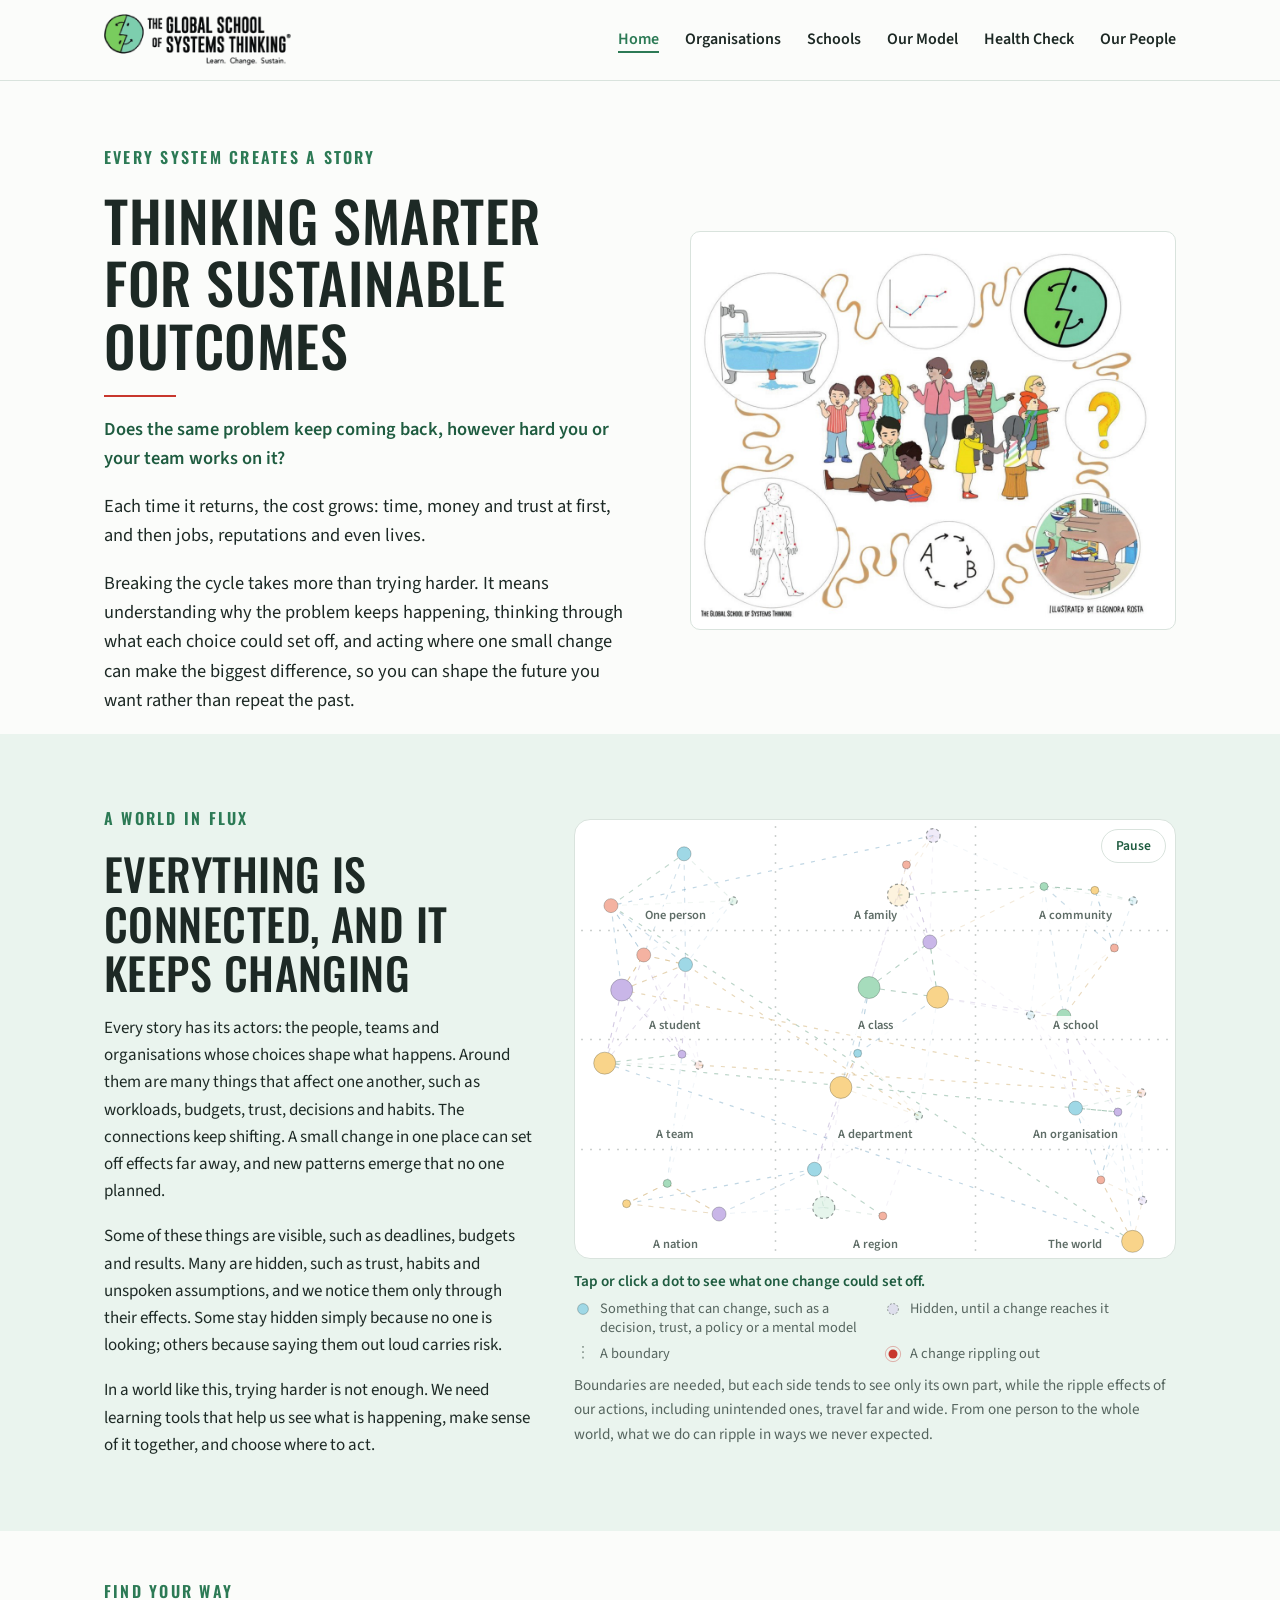
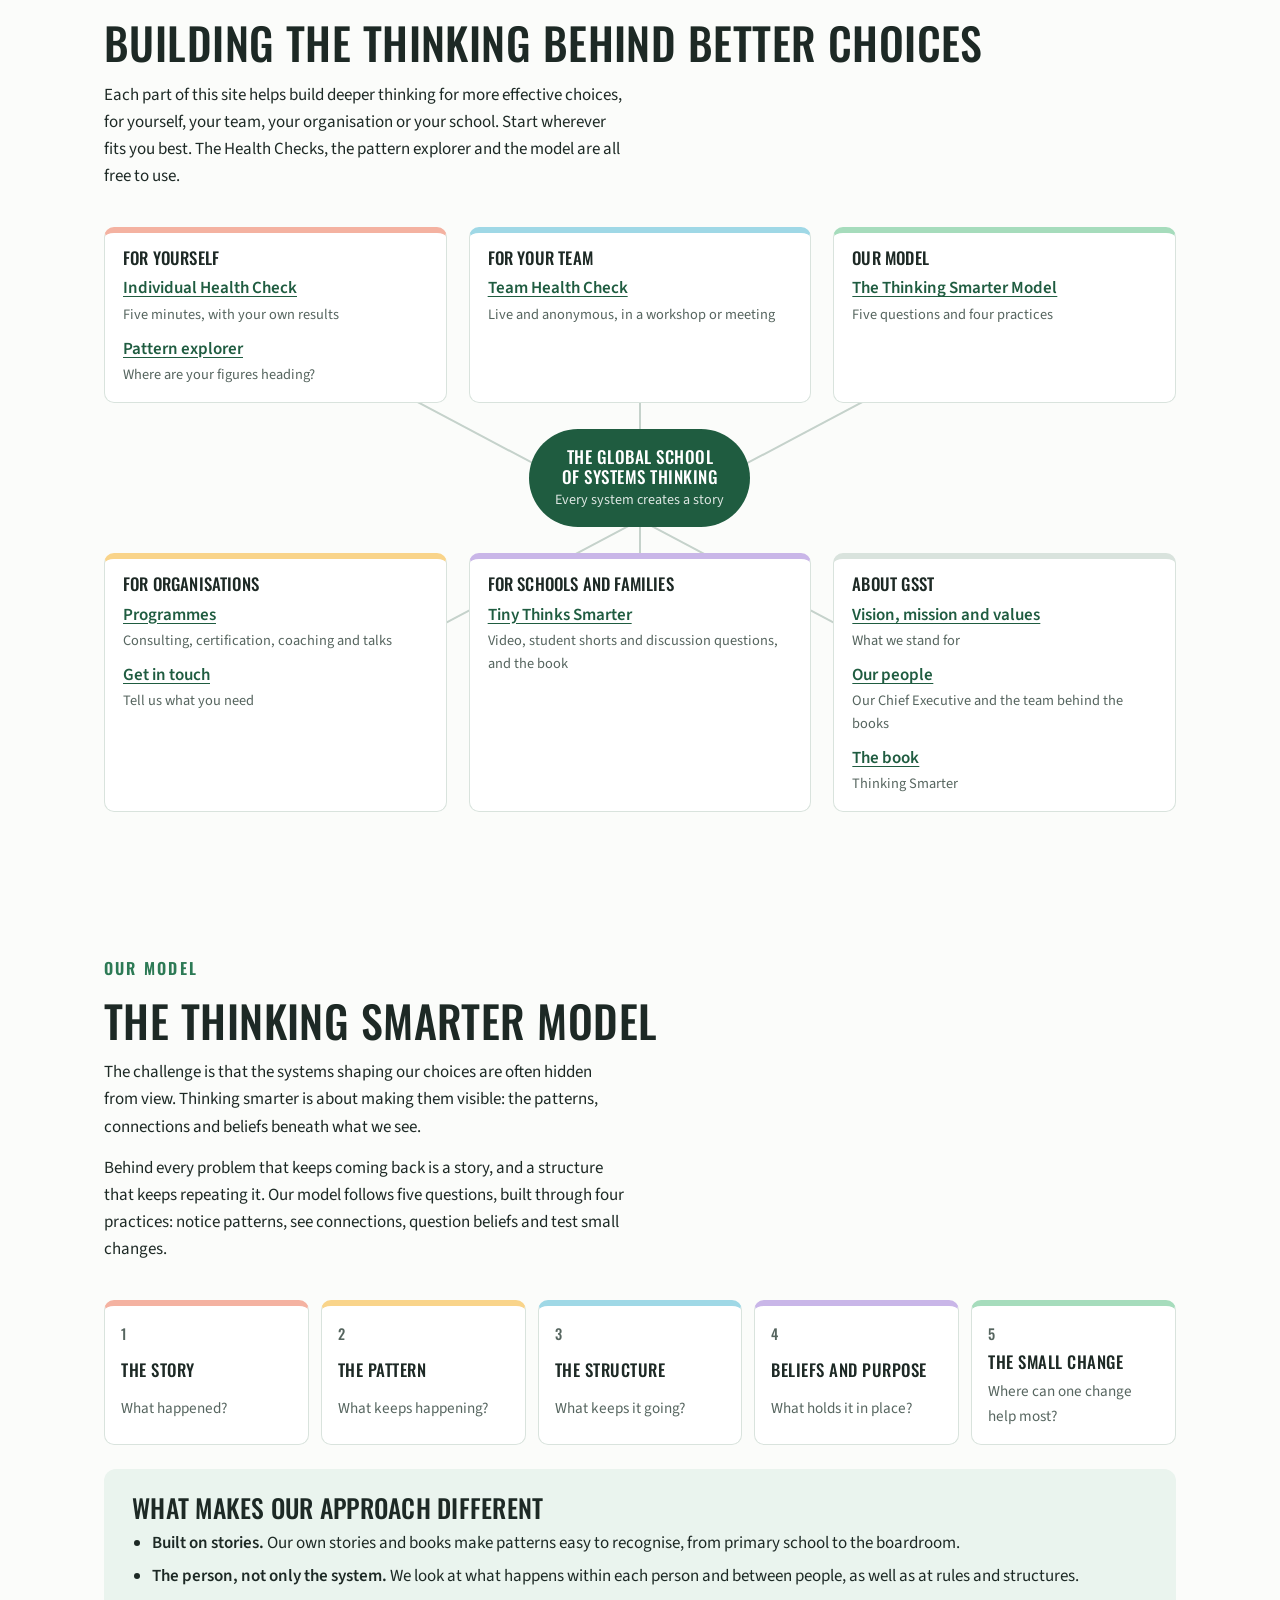
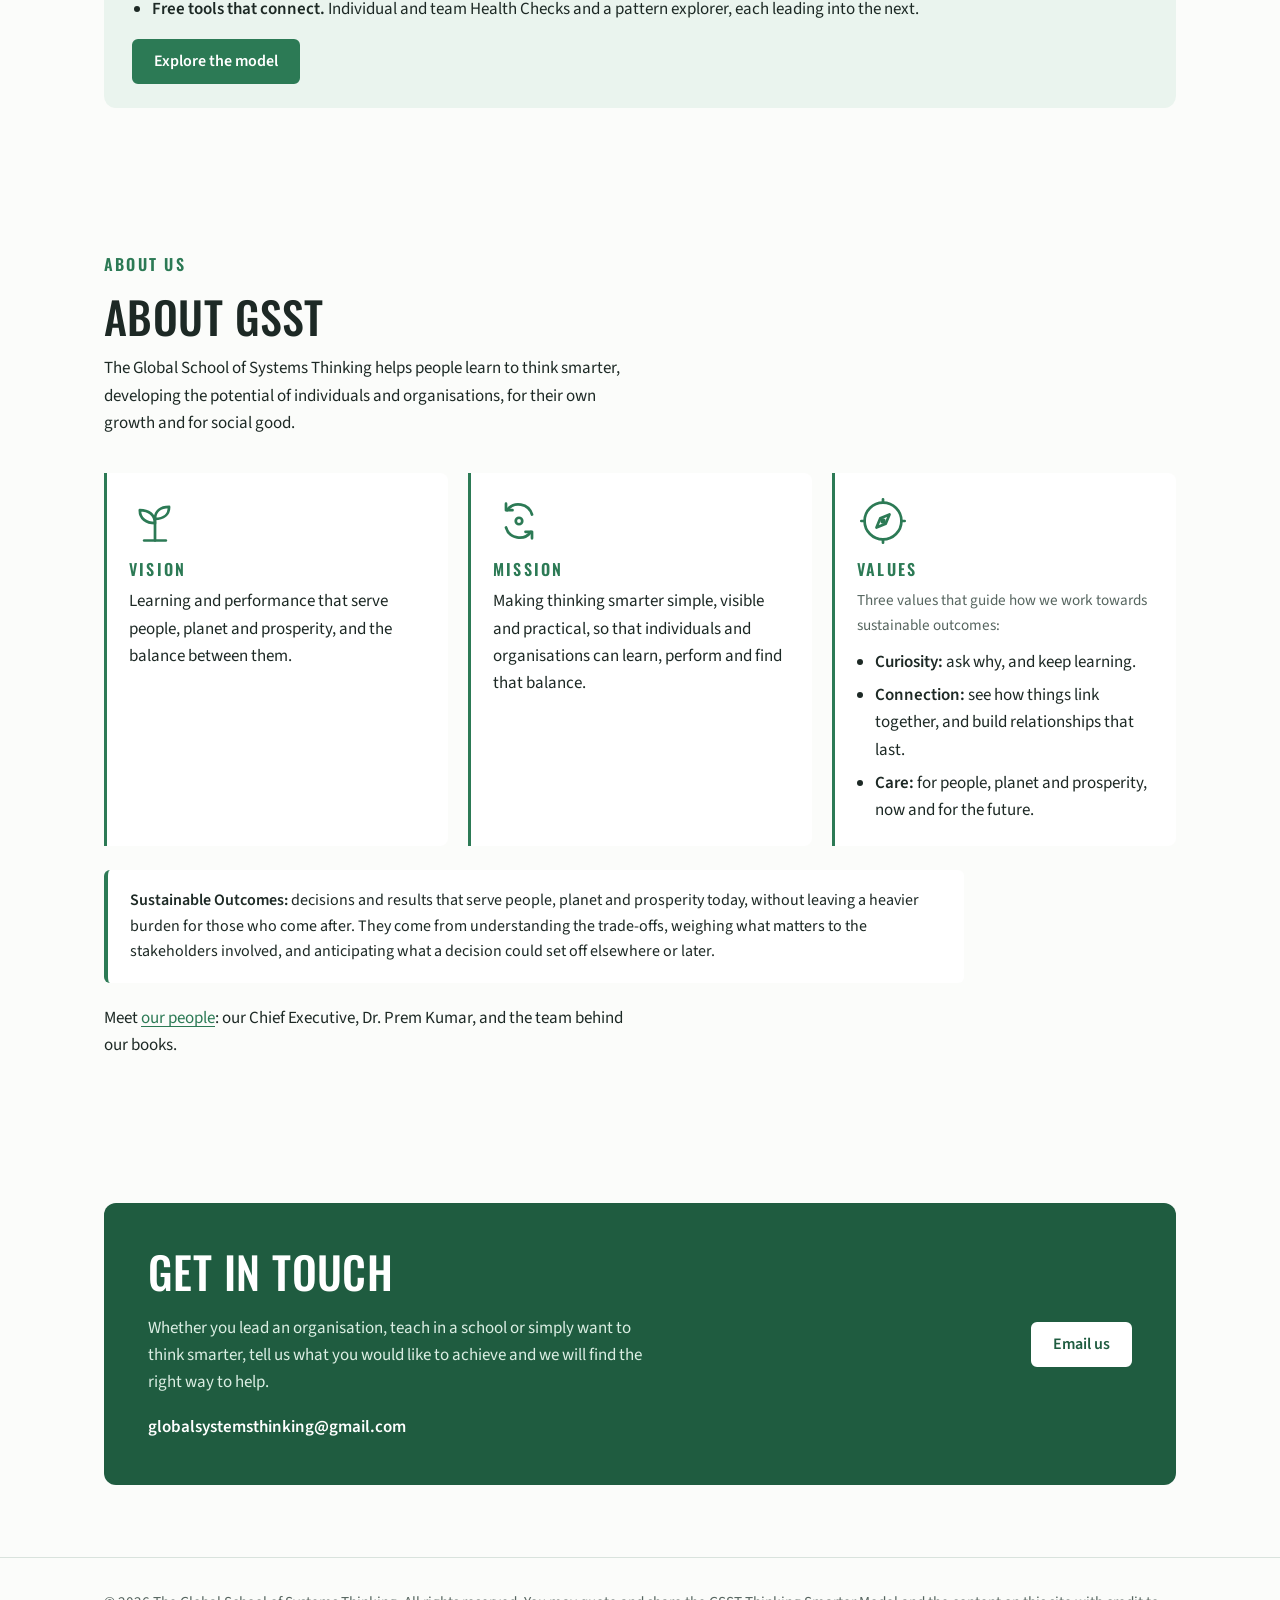
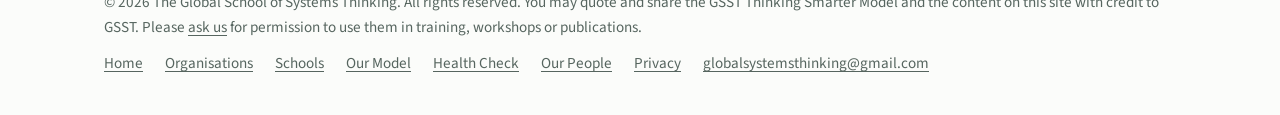
==== commit cb245ba5: "Flux picture: pause button, tap a dot to start a ripple, short visual key Co-Authored-By: Claude Opu" ====
--- a/index.html
+++ b/index.html
@@ -19,7 +19,7 @@
 <meta name="twitter:description" content="Thinking Smarter consulting, certified training and coaching for organisations, from The Global School of Systems Thinking in Singapore.">
 <meta name="twitter:image" content="https://globalsystemsthinking.org/assets/share/og-home.jpg">
 <link rel="icon" type="image/png" href="assets/favicon.png">
-<link rel="stylesheet" href="styles.css?v=20261127c">
+<link rel="stylesheet" href="styles.css?v=20261127d">
 <script type="application/ld+json">
 {"@context":"https://schema.org","@type":"EducationalOrganization","name":"The Global School of Systems Thinking","alternateName":"GSST",
 "url":"https://globalsystemsthinking.org/","logo":"https://globalsystemsthinking.org/assets/logo.png","email":"globalsystemsthinking@gmail.com",
@@ -27,7 +27,7 @@
 "address":{"@type":"PostalAddress","addressCountry":"SG"},
 "founder":{"@type":"Person","name":"Dr. Prem Kumar"}}
 </script>
-<script src="complexity.js?v=20261127o" defer></script>
+<script src="complexity.js?v=20261127p" defer></script>
 <script src="share.js?v=20261124a" defer></script>
 </head>
 <body id="top">
@@ -69,8 +69,18 @@
       <p>In a world like this, trying harder is not enough. We need learning tools that help us see what is happening, make sense of it together, and choose where to act.</p>
     </div>
     <figure class="flux-fig">
-      <canvas id="flux" role="img" aria-label="A grid of twelve areas in four rows: one person, a family and a community; a student, a class and a school; a team, a department and an organisation; a nation, a region and the world. Dots, some solid and some faint, drift across the dotted boundaries, linked by dashed lines. Every few seconds a change starts in one area and ripples from dot to dot in that area's own direction, so ripples cross and overlap. A few lasting links run across the columns, and one runs all the way from one person to the world; sometimes a red dot travels its whole length. The links come in four soft colours, suggesting different kinds of flow."></canvas>
-      <figcaption>Each dot is something that can change: a decision, a workload, trust, a policy, law or regulation, even the mental models we hold. The links show what affects what. Solid dots are visible; faint ones are hidden and appear only when a change ripples through them. The dotted lines mark boundaries at every level, from a family to a nation. Boundaries are needed, but each side tends to see only its own part, while the ripple effects of our actions, including unintended ones, travel far and wide. From one person to the whole world, what we do can ripple in ways we never expected.</figcaption>
+      <div class="flux-stage">
+        <canvas id="flux" role="img" tabindex="0" aria-label="A grid of twelve areas in four rows: one person, a family and a community; a student, a class and a school; a team, a department and an organisation; a nation, a region and the world. Dots, some solid and some faint, drift across the dotted boundaries, linked by dashed lines. Every few seconds a change starts in one area and ripples from dot to dot in that area's own direction, so ripples cross and overlap. A few lasting links run across the columns, and one runs all the way from one person to the world; sometimes a red dot travels its whole length. The links come in four soft colours, suggesting different kinds of flow."></canvas>
+        <button type="button" class="flux-pause" id="flux-pause" aria-pressed="false">Pause</button>
+      </div>
+      <p class="flux-hint" id="flux-hint">Tap or click a dot to see what one change could set off.</p>
+      <ul class="flux-key" aria-label="Key">
+        <li><svg viewBox="0 0 20 20" aria-hidden="true"><circle cx="10" cy="10" r="6" fill="#9fd8e6" stroke="rgba(29,41,37,.3)"/></svg>Something that can change, such as a decision, trust, a policy or a mental model</li>
+        <li><svg viewBox="0 0 20 20" aria-hidden="true"><circle cx="10" cy="10" r="6" fill="rgba(201,182,232,.35)" stroke="rgba(29,41,37,.5)" stroke-dasharray="2 2"/></svg>Hidden, until a change reaches it</li>
+        <li><svg viewBox="0 0 20 20" aria-hidden="true"><line x1="10" y1="1" x2="10" y2="19" stroke="rgba(86,101,95,.6)" stroke-width="2" stroke-dasharray="2 4"/></svg>A boundary</li>
+        <li><svg viewBox="0 0 20 20" aria-hidden="true"><circle cx="10" cy="10" r="5" fill="#c8372d"/><circle cx="10" cy="10" r="8.5" fill="none" stroke="rgba(200,55,45,.4)"/></svg>A change rippling out</li>
+      </ul>
+      <figcaption>Boundaries are needed, but each side tends to see only its own part, while the ripple effects of our actions, including unintended ones, travel far and wide. From one person to the whole world, what we do can ripple in ways we never expected.</figcaption>
     </figure>
   </div>
 </section>
--- a/styles.css
+++ b/styles.css
@@ -496,3 +496,13 @@
 .flux-fig canvas { display: block; width: 100%; height: 440px; border-radius: 16px; background: #fff; border: 1px solid var(--line); }
 .flux-fig figcaption { margin-top: 10px; font-size: 0.95rem; color: var(--muted); }
 @media (max-width: 820px) { .flux-grid { grid-template-columns: 1fr; gap: 24px; } .flux-fig canvas { height: 420px; } }
+.flux-stage { position: relative; }
+.flux-fig canvas { cursor: pointer; }
+.flux-pause { position: absolute; top: 10px; right: 10px; font: inherit; font-size: 0.85rem; font-weight: 600; min-height: 34px; padding: 4px 14px; border-radius: 999px; border: 1px solid var(--line); background: rgba(255,255,255,.92); color: var(--green-deep); cursor: pointer; }
+.flux-pause:hover { border-color: var(--green); }
+.flux-pause:focus-visible, .flux-fig canvas:focus-visible { outline: 3px solid var(--green); outline-offset: 2px; }
+.flux-hint { margin: 10px 0 6px; font-size: 0.95rem; font-weight: 600; color: var(--green-deep); }
+.flux-key { list-style: none; margin: 0 0 8px; padding: 0; display: grid; grid-template-columns: repeat(2, minmax(0, 1fr)); gap: 6px 18px; font-size: 0.9rem; color: var(--muted); }
+.flux-key li { display: flex; gap: 8px; align-items: flex-start; line-height: 1.35; }
+.flux-key svg { flex: none; width: 18px; height: 18px; margin-top: 1px; }
+@media (max-width: 520px) { .flux-key { grid-template-columns: 1fr; } }
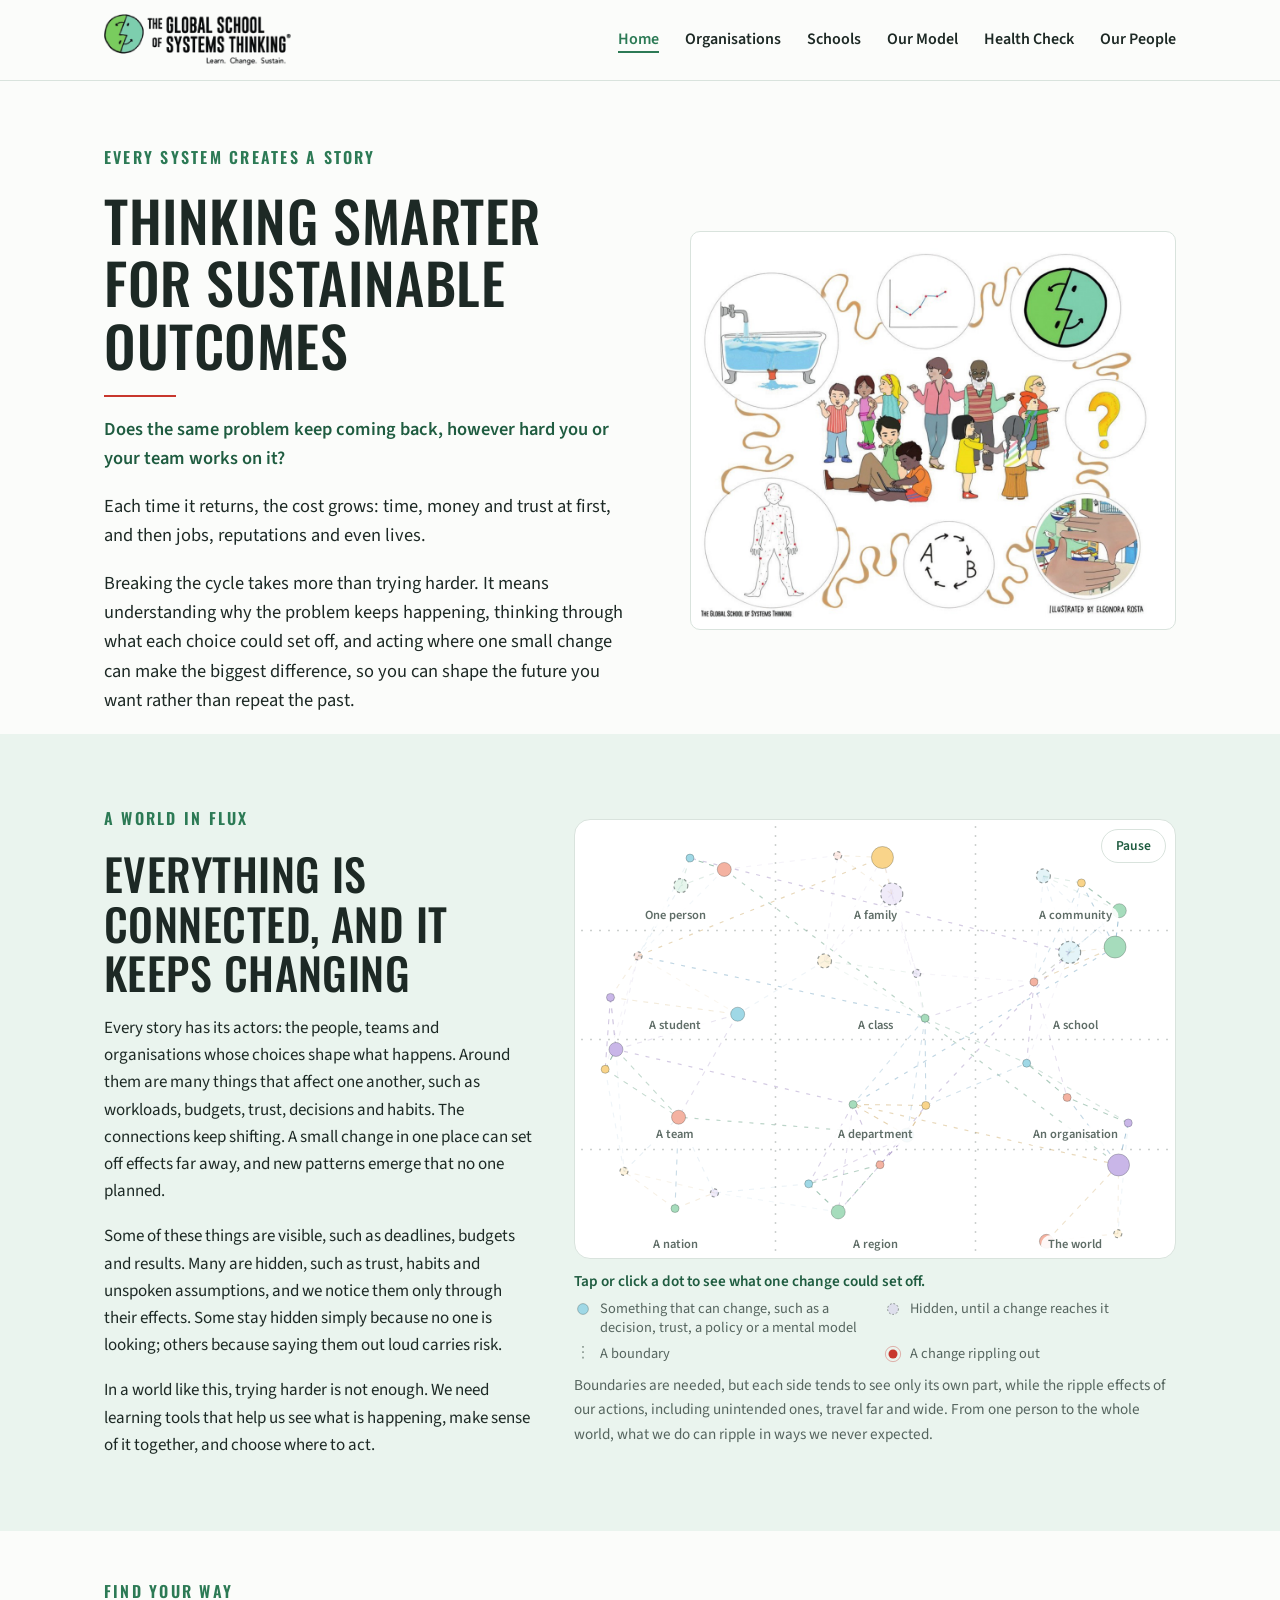
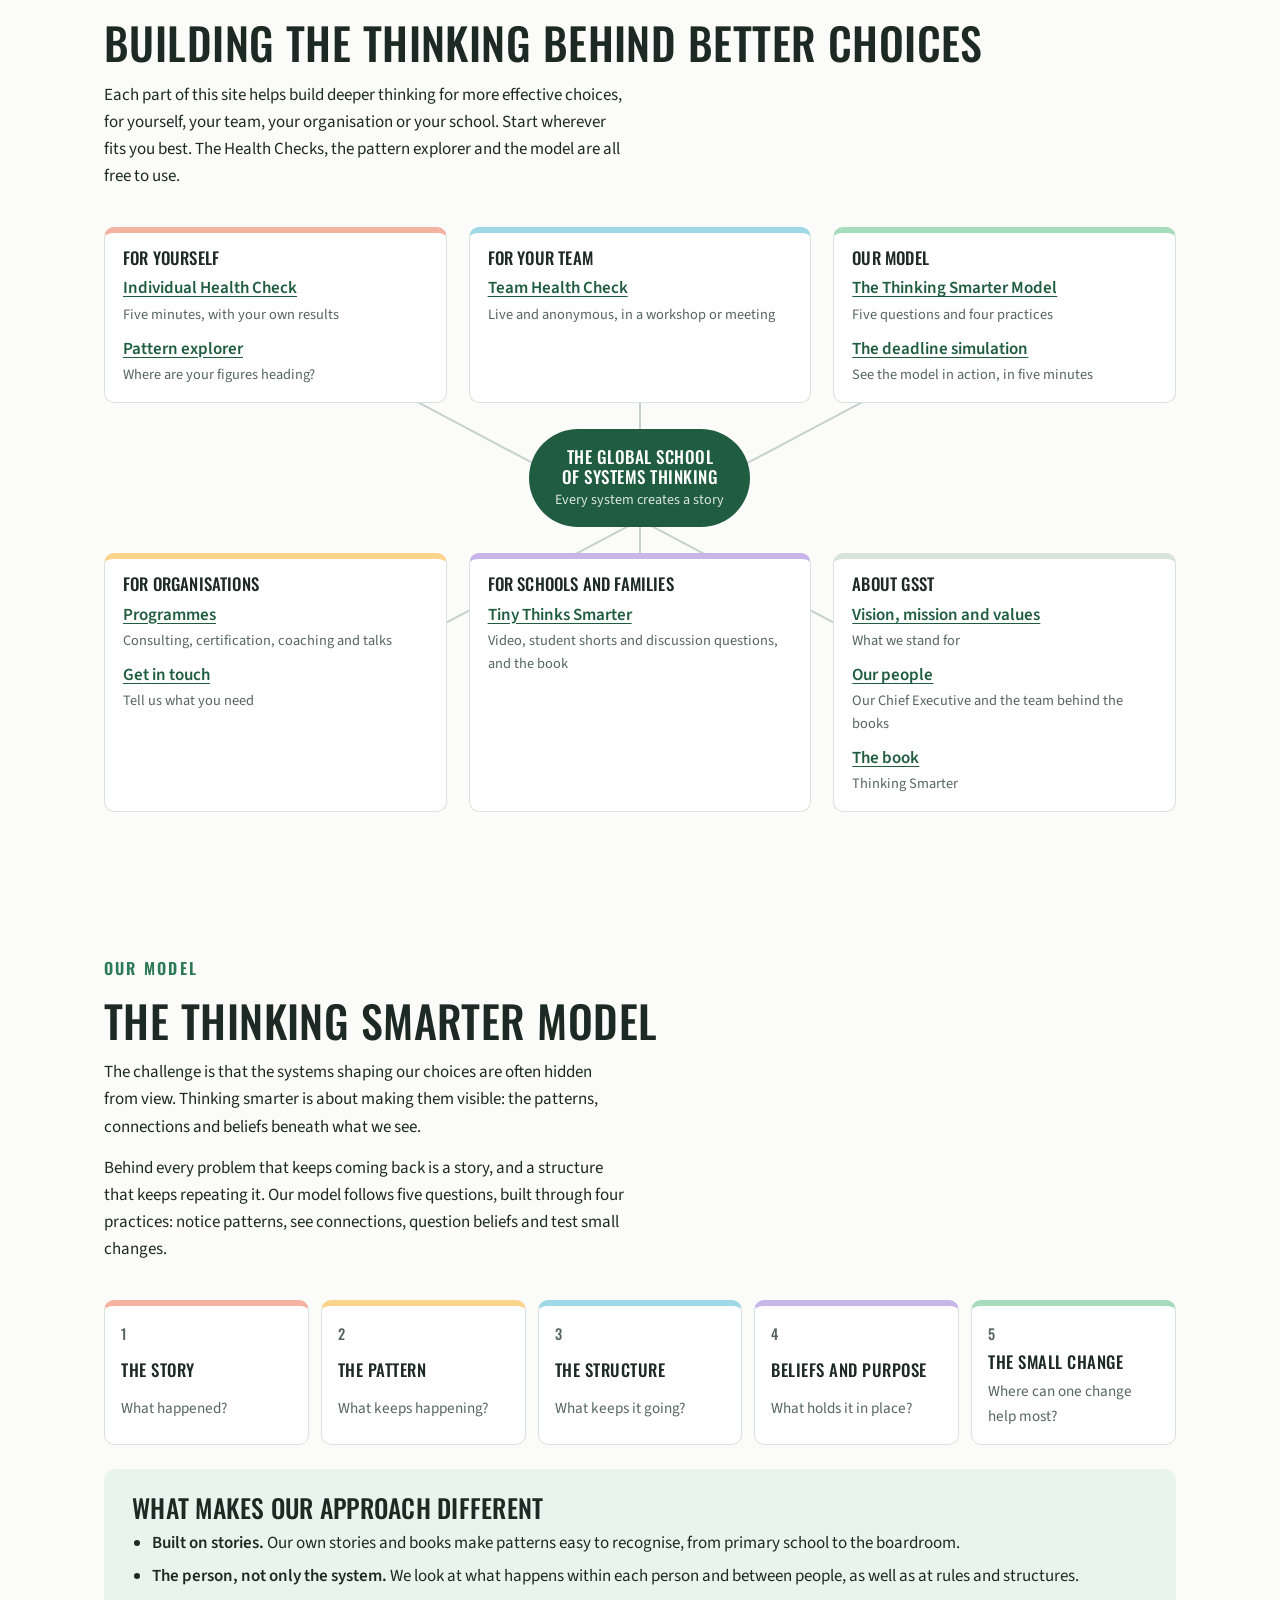
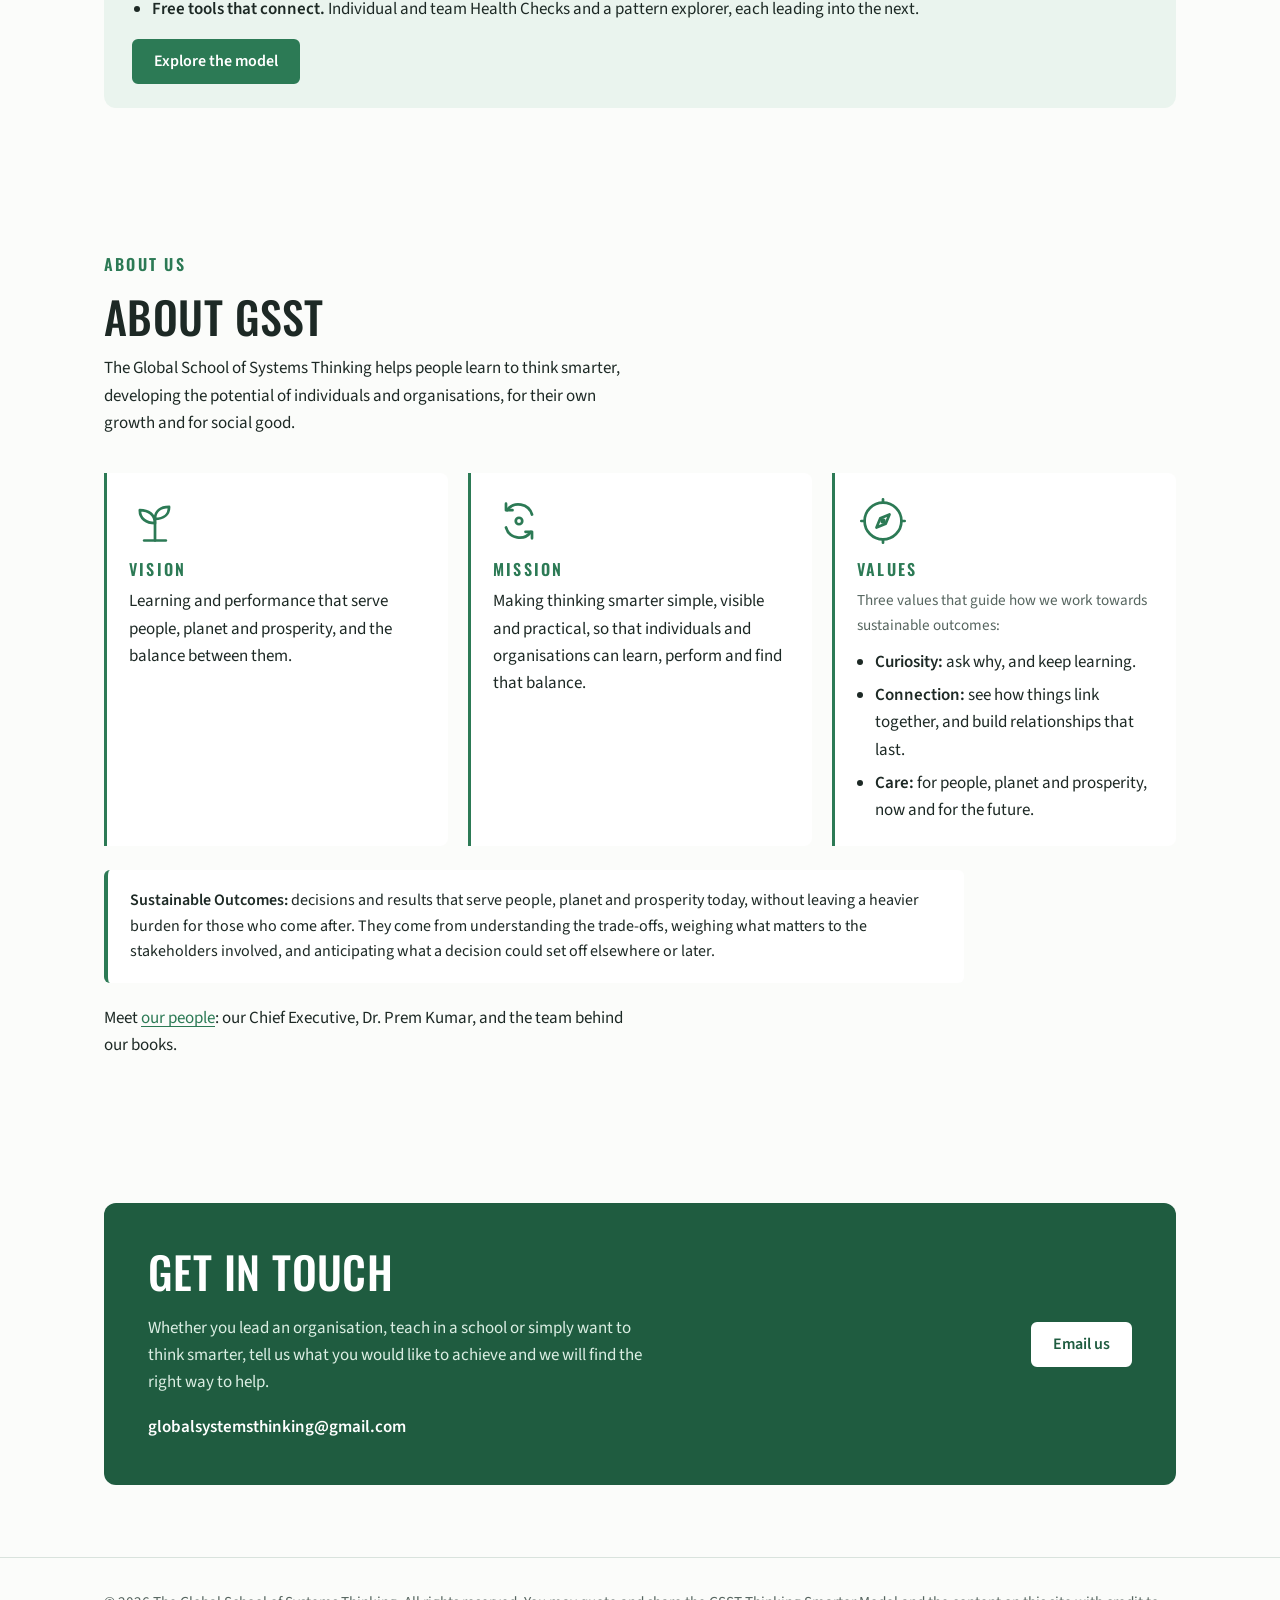
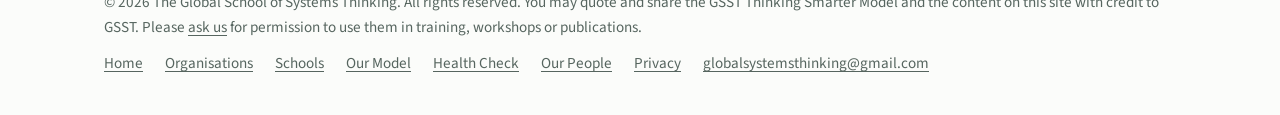
==== commit 67d46c6c: "Add deadline simulation page with links, privacy note and sitemap entry Co-Authored-By: Claude Opus " ====
--- a/index.html
+++ b/index.html
@@ -94,7 +94,7 @@
     </div>
     <div class="sitemap">
       <svg class="mm-lines" viewBox="0 0 100 100" preserveAspectRatio="none" aria-hidden="true"><line x1="50" y1="50" x2="17" y2="18"/><line x1="50" y1="50" x2="50" y2="18"/><line x1="50" y1="50" x2="83" y2="18"/><line x1="50" y1="50" x2="17" y2="82"/><line x1="50" y1="50" x2="50" y2="82"/><line x1="50" y1="50" x2="83" y2="82"/></svg>
-      <div class="mm-b b1" style="--c:#f4b2a1"><h3>For yourself</h3><ul><li><a href="health-check.html">Individual Health Check</a><span class="d">Five minutes, with your own results</span></li><li><a href="pattern.html">Pattern explorer</a><span class="d">Where are your figures heading?</span></li></ul></div><div class="mm-b b2" style="--c:#9fd8e6"><h3>For your team</h3><ul><li><a href="session.html">Team Health Check</a><span class="d">Live and anonymous, in a workshop or meeting</span></li></ul></div><div class="mm-b b3" style="--c:#a6dcbc"><h3>Our model</h3><ul><li><a href="model.html">The Thinking Smarter Model</a><span class="d">Five questions and four practices</span></li></ul></div>
+      <div class="mm-b b1" style="--c:#f4b2a1"><h3>For yourself</h3><ul><li><a href="health-check.html">Individual Health Check</a><span class="d">Five minutes, with your own results</span></li><li><a href="pattern.html">Pattern explorer</a><span class="d">Where are your figures heading?</span></li></ul></div><div class="mm-b b2" style="--c:#9fd8e6"><h3>For your team</h3><ul><li><a href="session.html">Team Health Check</a><span class="d">Live and anonymous, in a workshop or meeting</span></li></ul></div><div class="mm-b b3" style="--c:#a6dcbc"><h3>Our model</h3><ul><li><a href="model.html">The Thinking Smarter Model</a><span class="d">Five questions and four practices</span></li><li><a href="simulation.html">The deadline simulation</a><span class="d">See the model in action, in five minutes</span></li></ul></div>
       <div class="mm-c"><span>The Global School<br>of Systems Thinking</span><small>Every system creates a story</small></div>
       <div class="mm-b b4" style="--c:#f9d48a"><h3>For organisations</h3><ul><li><a href="organisations.html#services">Programmes</a><span class="d">Consulting, certification, coaching and talks</span></li><li><a href="organisations.html#contact">Get in touch</a><span class="d">Tell us what you need</span></li></ul></div><div class="mm-b b5" style="--c:#c9b6e8"><h3>For schools and families</h3><ul><li><a href="schools.html">Tiny Thinks Smarter</a><span class="d">Video, student shorts and discussion questions, and the book</span></li></ul></div><div class="mm-b b6" style="--c:#d9e3dd"><h3>About GSST</h3><ul><li><a href="#about">Vision, mission and values</a><span class="d">What we stand for</span></li><li><a href="people.html">Our people</a><span class="d">Our Chief Executive and the team behind the books</span></li><li><a href="organisations.html#publications">The book</a><span class="d">Thinking Smarter</span></li></ul></div>
     </div>
